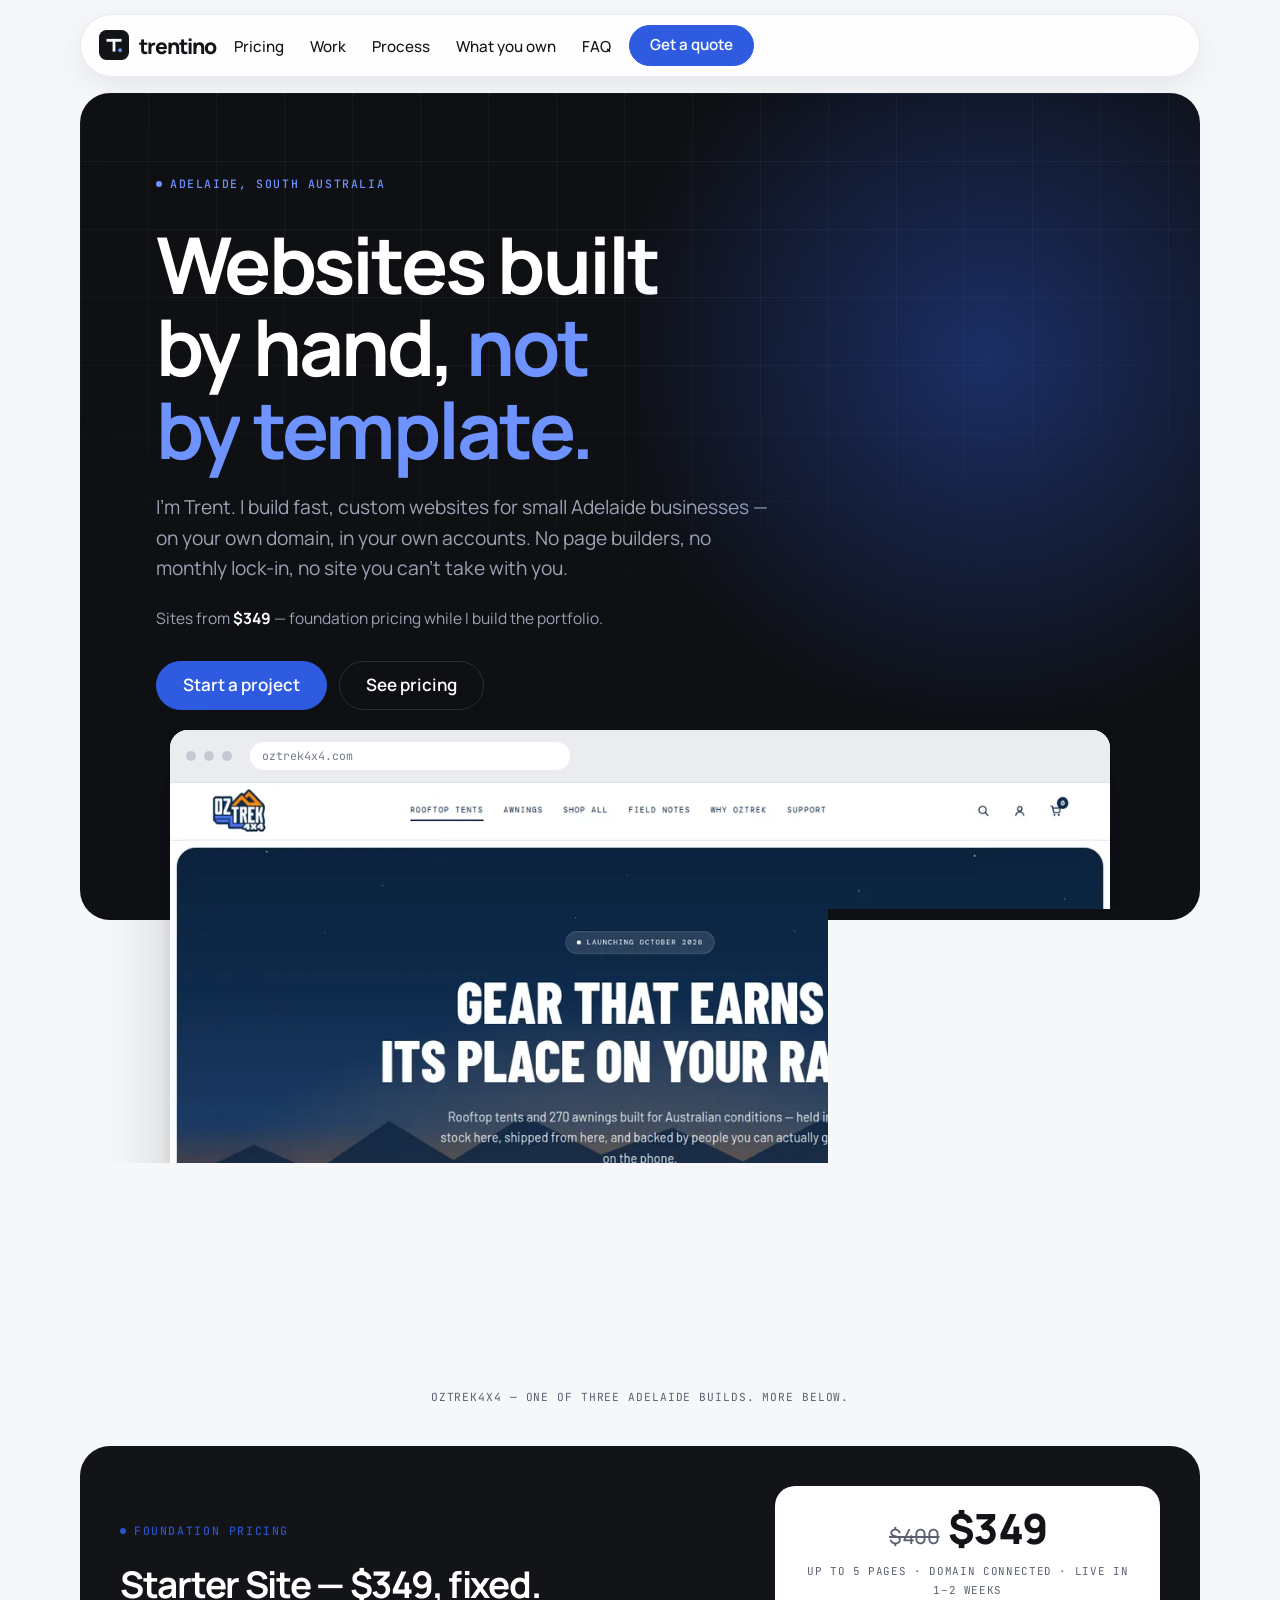
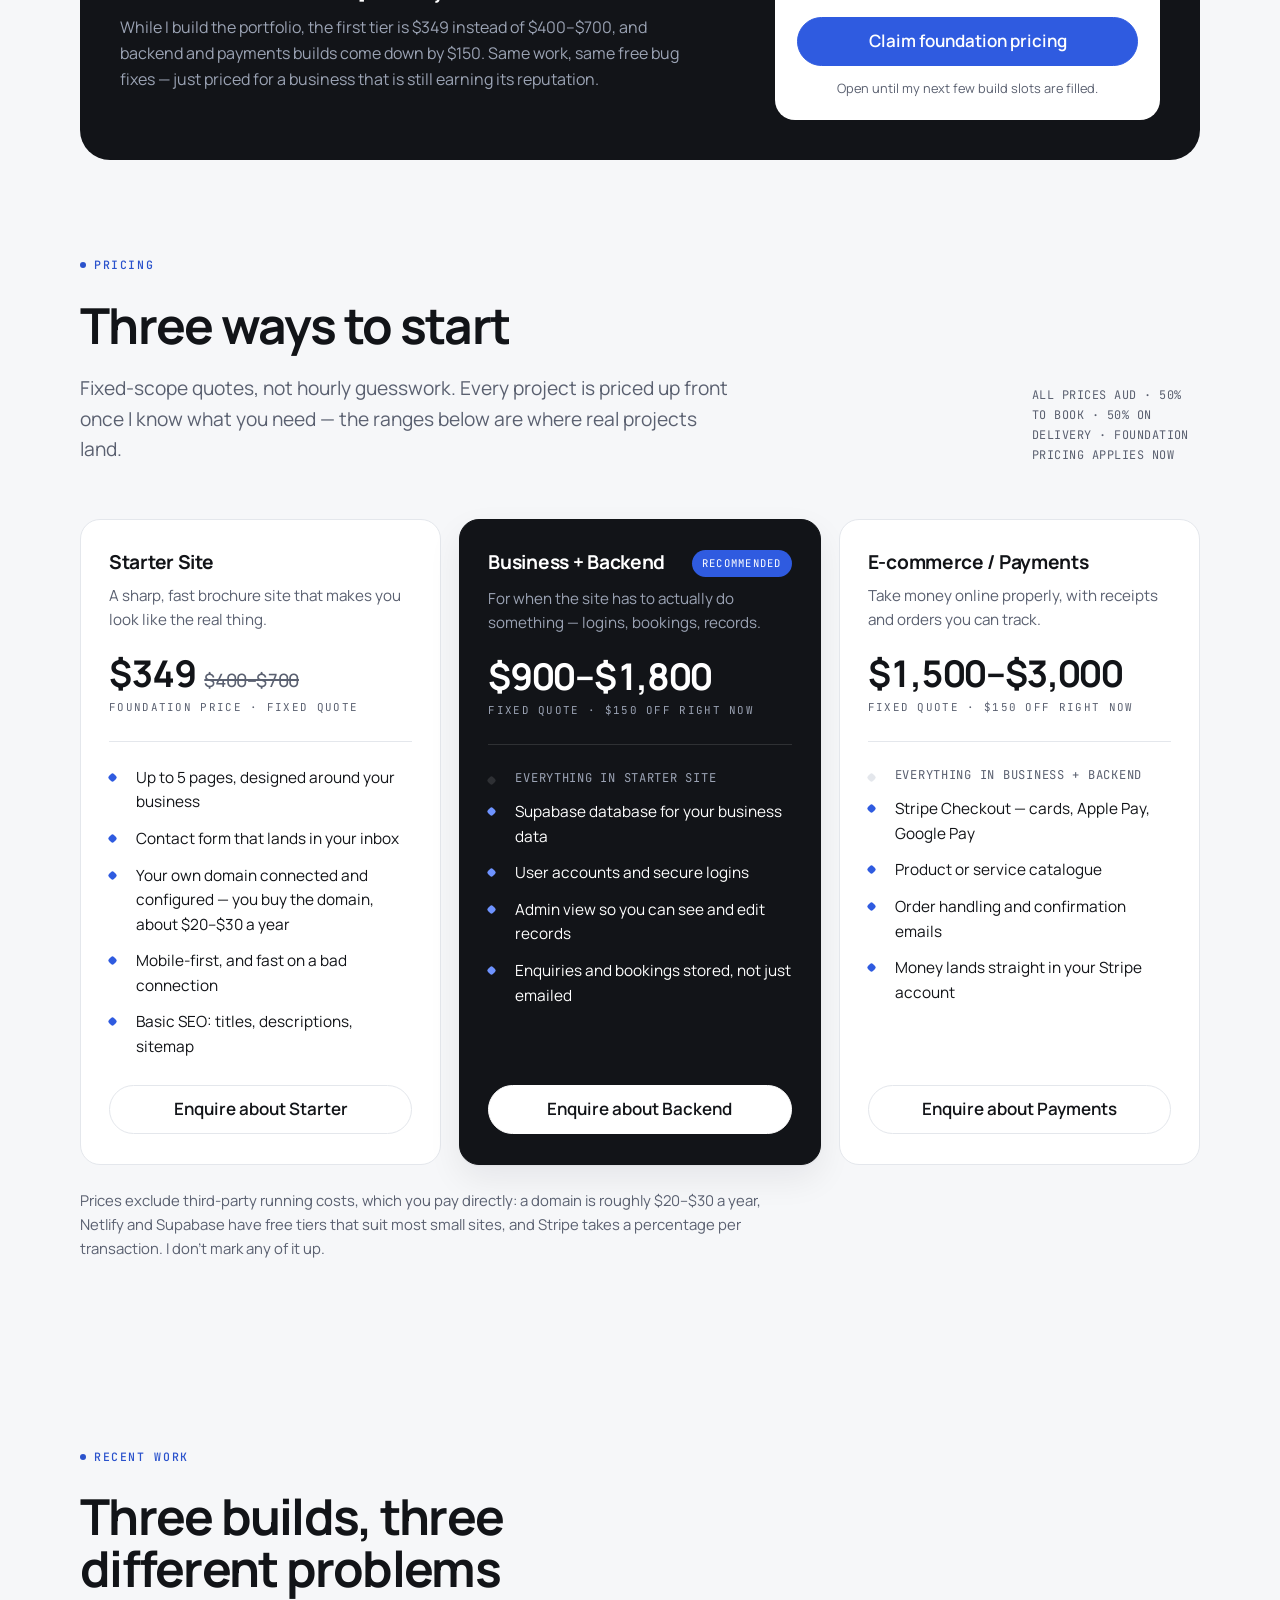
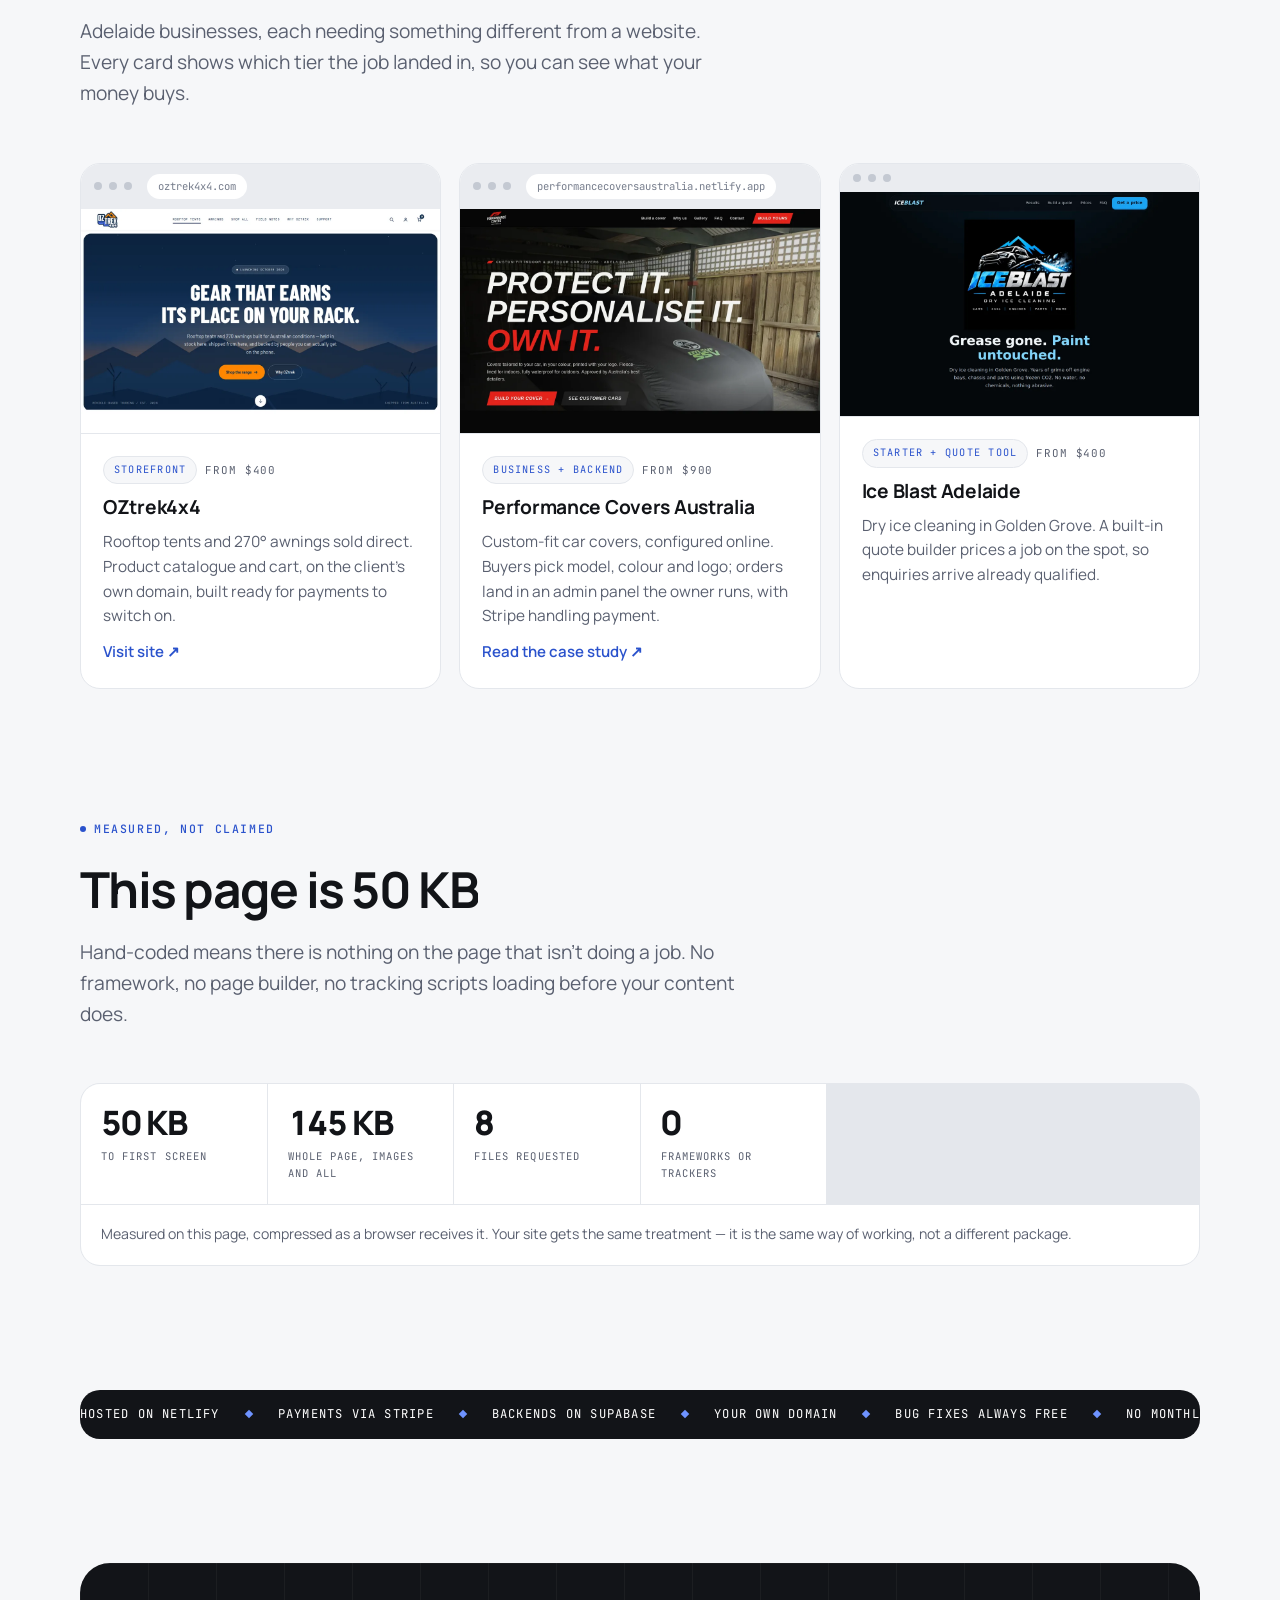
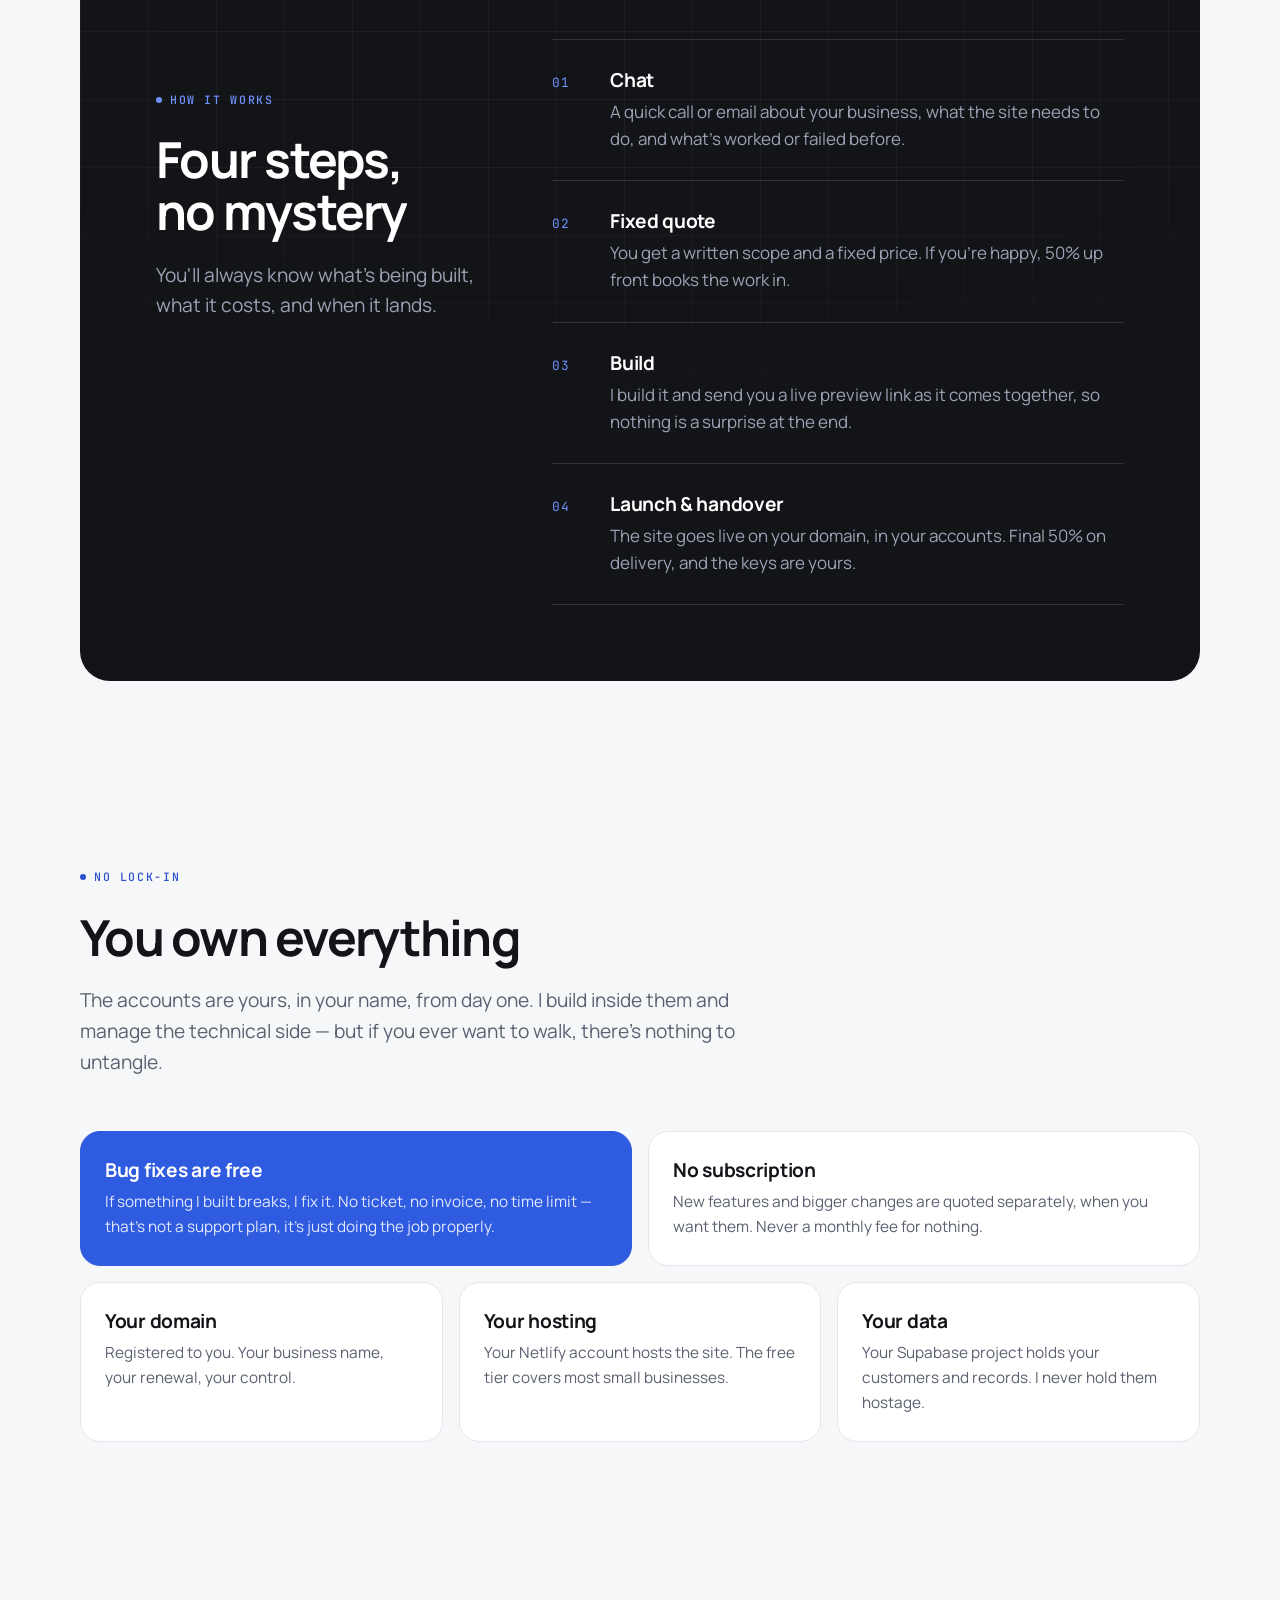
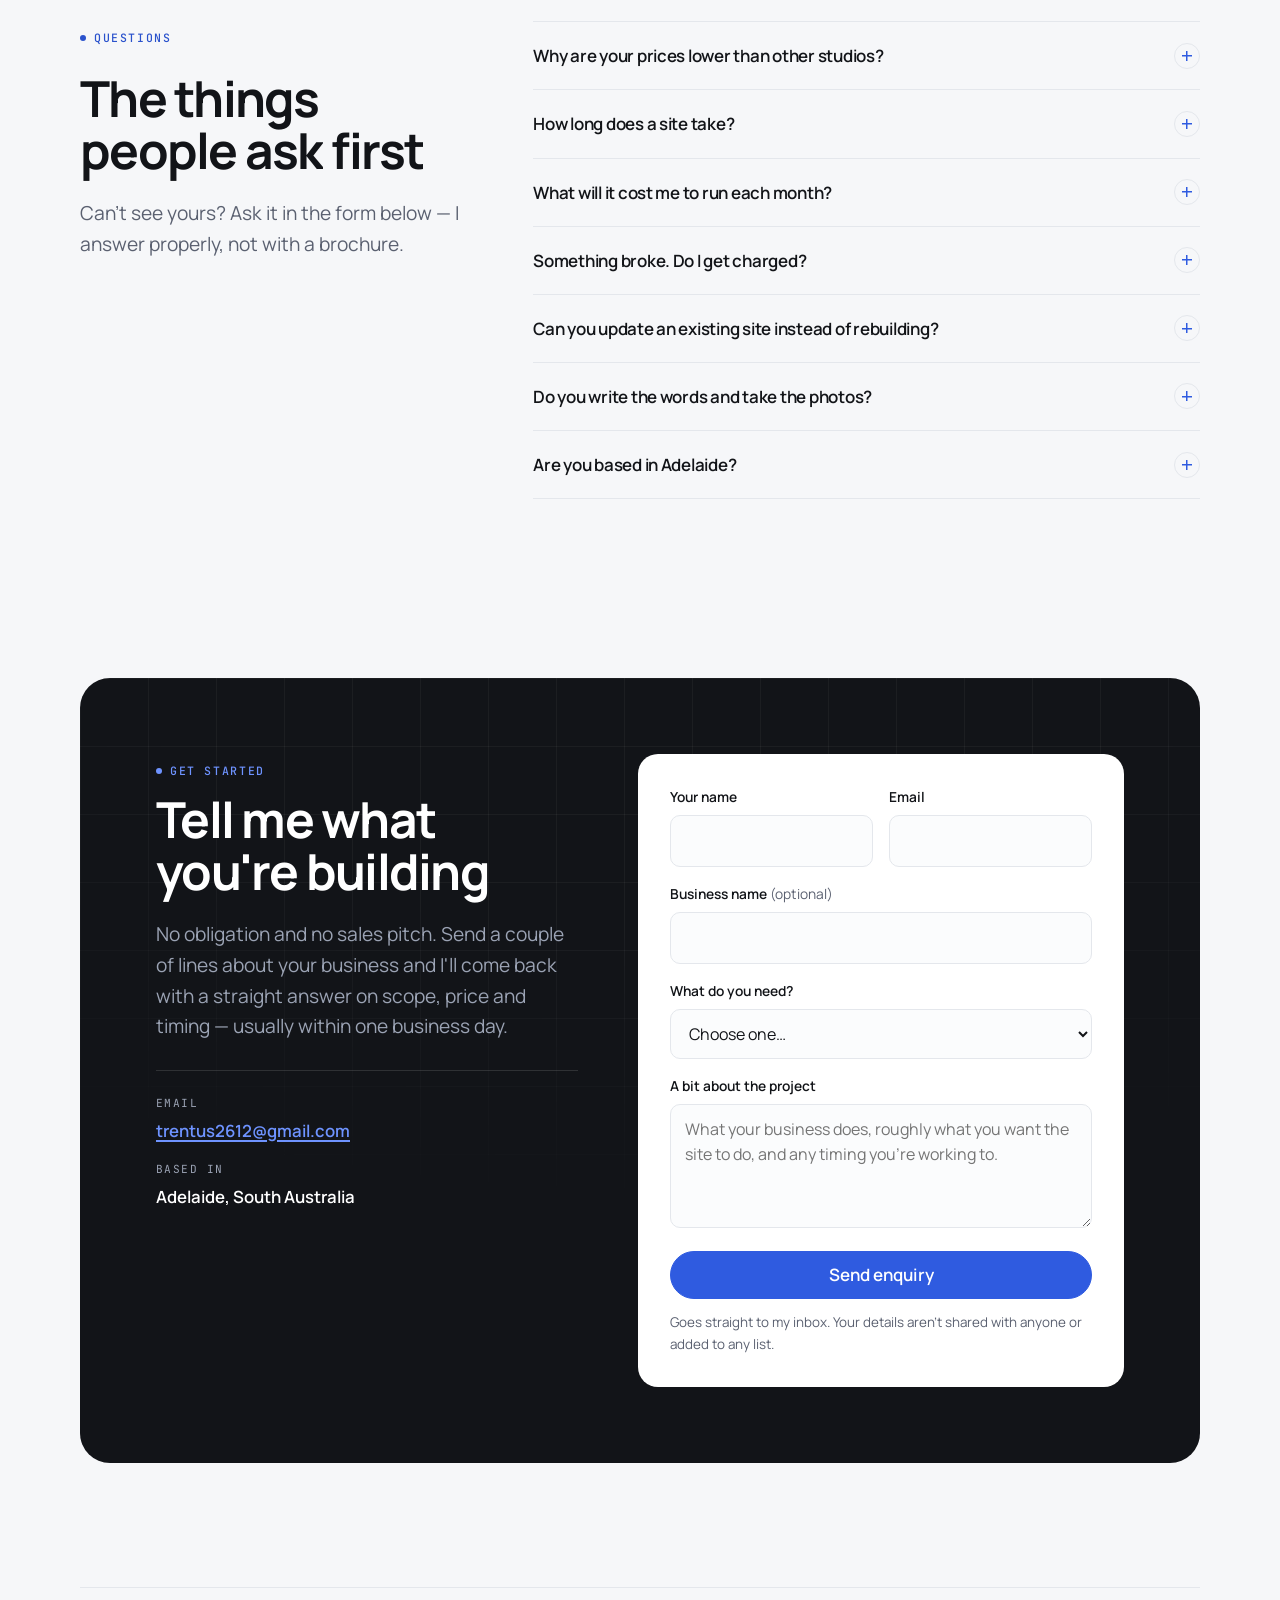
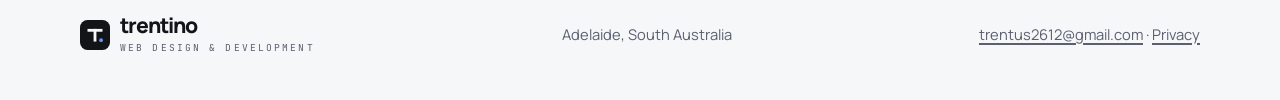
==== index.html @ 26097603 "Add a sticky mobile CTA, FAQ structured data and a privacy page [skip ci] Three additions, batched i" ====
<!doctype html>
<html lang="en-AU">
<head>
<meta charset="utf-8">
<meta name="viewport" content="width=device-width, initial-scale=1">
<title>Trentino — Custom Websites for Adelaide Businesses</title>
<meta name="description" content="Trentino builds fast, hand-coded websites for Adelaide businesses — on your own domain, your own accounts. Starter sites from $349, Supabase backends, Stripe payments. Bug fixes always free.">
<link rel="canonical" href="https://trentino-adelaide.netlify.app/">

<meta property="og:type" content="website">
<meta property="og:title" content="Trentino — Custom Websites for Adelaide Businesses">
<meta property="og:description" content="Fast, hand-coded websites on your own domain and your own accounts. Starter sites from $349. Bug fixes always free.">
<meta property="og:url" content="https://trentino-adelaide.netlify.app/">
<meta property="og:image" content="https://trentino-adelaide.netlify.app/assets/img/og-image.png">
<meta property="og:image:width" content="1200">
<meta property="og:image:height" content="630">
<meta property="og:image:alt" content="Trentino — websites built by hand, not by template. Adelaide, SA.">
<meta name="twitter:image" content="https://trentino-adelaide.netlify.app/assets/img/og-image.png">
<meta name="twitter:card" content="summary_large_image">
<meta name="theme-color" content="#0e1014">

<script>document.documentElement.className += " js";</script>
<link rel="icon" href="/favicon.svg" type="image/svg+xml">
<link rel="preconnect" href="https://fonts.googleapis.com">
<link rel="preconnect" href="https://fonts.gstatic.com" crossorigin>
<link rel="stylesheet" href="https://fonts.googleapis.com/css2?family=JetBrains+Mono:wght@400;500&family=Manrope:wght@400;500;700;800&display=swap">
<link rel="stylesheet" href="/assets/css/styles.css?v=2">

<script type="application/ld+json">
{
  "@context": "https://schema.org",
  "@type": "ProfessionalService",
  "name": "Trentino",
  "description": "Custom website design and development for small businesses in Adelaide, South Australia.",
  "url": "https://trentino-adelaide.netlify.app/",
  "email": "trentus2612@gmail.com",
  "founder": { "@type": "Person", "name": "Trent Harrison" },
  "areaServed": { "@type": "City", "name": "Adelaide", "address": { "@type": "PostalAddress", "addressRegion": "SA", "addressCountry": "AU" } },
  "priceRange": "$349-$3000"
}
</script>

<script type="application/ld+json">
{
  "@context": "https://schema.org",
  "@type": "FAQPage",
  "mainEntity": [
    {
      "@type": "Question",
      "name": "Why are your prices lower than other studios?",
      "acceptedAnswer": {
        "@type": "Answer",
        "text": "Because Trentino is early. I have real builds behind me — three of them are above — but not the long back catalogue an established studio charges against. You get a hand-built site for less than the going rate, and I get work I'm proud to point at. That's the trade, and I'd rather say it plainly than pretend otherwise. Prices will go up as the list of finished work does."
      }
    },
    {
      "@type": "Question",
      "name": "How long does a site take?",
      "acceptedAnswer": {
        "@type": "Answer",
        "text": "A Starter Site is usually 1–2 weeks from the day content is ready. Backend and payments work typically runs 2–4 weeks. The honest bottleneck is almost always getting copy and photos, not the code."
      }
    },
    {
      "@type": "Question",
      "name": "What will it cost me to run each month?",
      "acceptedAnswer": {
        "@type": "Answer",
        "text": "Usually close to nothing. A domain is about $20–$30 a year. Netlify and Supabase both have free tiers that comfortably handle a small business site. Stripe only charges a percentage when you actually take a payment. You pay these directly — I don't mark them up."
      }
    },
    {
      "@type": "Question",
      "name": "Something broke. Do I get charged?",
      "acceptedAnswer": {
        "@type": "Answer",
        "text": "No. If it's something I built and it stops working, fixing it is free. New features or changes of direction get quoted separately so you're never paying for work you didn't ask for."
      }
    },
    {
      "@type": "Question",
      "name": "Can you update an existing site instead of rebuilding?",
      "acceptedAnswer": {
        "@type": "Answer",
        "text": "Sometimes. If it's on a platform I can work with, I'll tell you honestly whether fixing it or rebuilding it is better value. I'd rather give you the cheaper answer than sell you a rebuild you don't need."
      }
    },
    {
      "@type": "Question",
      "name": "Do you write the words and take the photos?",
      "acceptedAnswer": {
        "@type": "Answer",
        "text": "I'll help shape the copy and lay it out so it reads well, and I'll work with photos you provide. Full copywriting or a photo shoot isn't included, but I can point you at people in Adelaide who do it well."
      }
    },
    {
      "@type": "Question",
      "name": "Are you based in Adelaide?",
      "acceptedAnswer": {
        "@type": "Answer",
        "text": "Yes — Adelaide based, and happy to meet in person if that's easier. Remote works fine too; plenty of the process is a shared preview link and a few messages."
      }
    }
  ]
}
</script>
</head>
<body>

<a class="skip-link" href="#main">Skip to content</a>

<header class="site-header">
  <div class="wrap">
    <div class="nav-bar">
      <a class="brand" href="/" aria-label="Trentino home">
        <svg class="brand-mark" viewBox="0 0 64 64" aria-hidden="true" focusable="false">
          <rect width="64" height="64" rx="16" fill="#121418"/>
          <rect x="16" y="19" width="32" height="6" fill="#F6F7F9"/>
          <rect x="29" y="19" width="6" height="27" fill="#F6F7F9"/>
          <circle cx="45" cy="43" r="4" fill="#6E93FF"/>
        </svg>
        <span class="brand-word">Trentino</span>
      </a>
      <nav aria-label="Primary" id="primary-nav">
        <ul class="nav-links">
          <li><a href="#pricing">Pricing</a></li>
          <li><a href="#work">Work</a></li>
          <li><a href="#process">Process</a></li>
          <li><a href="#ownership">What you own</a></li>
          <li><a href="#faq">FAQ</a></li>
        </ul>
      </nav>
      <a class="btn btn-primary" href="#contact">Get a quote</a>
      <button class="nav-toggle" type="button" aria-expanded="false" aria-label="Open menu" aria-controls="primary-nav"><span></span></button>
      <span class="scroll-progress"></span>
    </div>
  </div>
</header>

<main id="main">

  <!-- ===================== Hero ===================== -->
  <section class="hero">
    <div class="wrap">
      <div class="slab hero-slab">
        <div class="hero-inner">
          <p class="label" data-enter="1">Adelaide, South Australia</p>
          <h1 data-split>Websites built by hand, <span class="accent">not by template.</span></h1>
          <p class="lede" data-enter="3">
            I'm Trent. I build fast, custom websites for small Adelaide businesses —
            on your own domain, in your own accounts. No page builders, no monthly
            lock-in, no site you can't take with you.
          </p>
          <p class="hero-price" data-enter="4">Sites from <strong>$349</strong> — foundation pricing while I build the portfolio.</p>
          <div class="hero-actions" data-enter="5">
            <a class="btn btn-primary" href="#contact">Start a project</a>
            <a class="btn btn-outline" href="#pricing">See pricing</a>
          </div>
        </div>
      </div>

      <div class="hero-visual" data-enter="6">
        <div class="mockup">
          <div class="mockup-bar">
            <span class="mockup-dot"></span>
            <span class="mockup-dot"></span>
            <span class="mockup-dot"></span>
            <span class="mockup-url">oztrek4x4.com</span>
          </div>
          <img src="/assets/img/work/oztrek4x4.webp" width="1120" height="700"
               alt="The OZtrek4x4 storefront homepage, built by Trentino." loading="eager" decoding="async">
        </div>
      </div>

      <p class="mockup-caption">OZtrek4x4 — one of three Adelaide builds. More below.</p>
    </div>
  </section>

  <!-- ===================== Offer ===================== -->
  <section class="section" id="offer" style="padding-block:clamp(22px,3.5vw,40px)">
    <div class="wrap">
      <div class="promo" data-reveal>
        <div class="promo-copy">
          <p class="label">Foundation pricing</p>
          <h2 data-split>Starter Site — $349, fixed.</h2>
          <p class="lede">
            While I build the portfolio, the first tier is $349 instead of $400–$700, and
            backend and payments builds come down by $150. Same work, same free bug fixes —
            just priced for a business that is still earning its reputation.
          </p>
        </div>
        <div class="promo-act">
          <span class="promo-price"><s>$400</s> $349</span>
          <span class="promo-terms">Up to 5 pages · domain connected · live in 1–2 weeks</span>
          <a class="btn btn-primary btn-block" href="#contact">Claim foundation pricing</a>
          <p class="promo-fine">Open until my next few build slots are filled.</p>
        </div>
      </div>
    </div>
  </section>

  <!-- ===================== Pricing ===================== -->
  <section class="section" id="pricing" style="padding-top:clamp(28px,4vw,48px)">
    <div class="wrap">
      <div class="pricing-head">
        <div class="section-head" data-reveal>
          <p class="label">Pricing</p>
          <h2 data-split>Three ways to start</h2>
          <p class="lede">
            Fixed-scope quotes, not hourly guesswork. Every project is priced up front
            once I know what you need — the ranges below are where real projects land.
          </p>
        </div>
        <p class="note">All prices AUD · 50% to book · 50% on delivery · foundation pricing applies now</p>
      </div>

      <div class="tiers" data-stagger>

        <article class="tier">
          <div class="tier-top"><h3>Starter Site</h3></div>
          <p class="tier-note">A sharp, fast brochure site that makes you look like the real thing.</p>
          <span class="tier-price">$349 <s>$400–$700</s></span>
          <span class="tier-terms">Foundation price · fixed quote</span>
          <ul>
            <li>Up to 5 pages, designed around your business</li>
            <li>Contact form that lands in your inbox</li>
            <li>Your own domain connected and configured &mdash; you buy the domain, about $20&ndash;$30 a year</li>
            <li>Mobile-first, and fast on a bad connection</li>
            <li>Basic SEO: titles, descriptions, sitemap</li>
          </ul>
          <a class="btn btn-outline btn-block" href="#contact">Enquire about Starter</a>
        </article>

        <article class="tier tier-dark">
          <div class="tier-top">
            <h3>Business&nbsp;+&nbsp;Backend</h3>
            <span class="tier-mark">Recommended</span>
          </div>
          <p class="tier-note">For when the site has to actually do something — logins, bookings, records.</p>
          <span class="tier-price">$900–$1,800</span>
          <span class="tier-terms">Fixed quote · $150 off right now</span>
          <ul>
            <li class="carried">Everything in Starter Site</li>
            <li>Supabase database for your business data</li>
            <li>User accounts and secure logins</li>
            <li>Admin view so you can see and edit records</li>
            <li>Enquiries and bookings stored, not just emailed</li>
          </ul>
          <a class="btn btn-light btn-block" href="#contact">Enquire about Backend</a>
        </article>

        <article class="tier">
          <div class="tier-top"><h3>E-commerce&nbsp;/&nbsp;Payments</h3></div>
          <p class="tier-note">Take money online properly, with receipts and orders you can track.</p>
          <span class="tier-price">$1,500–$3,000</span>
          <span class="tier-terms">Fixed quote · $150 off right now</span>
          <ul>
            <li class="carried">Everything in Business + Backend</li>
            <li>Stripe Checkout — cards, Apple&nbsp;Pay, Google&nbsp;Pay</li>
            <li>Product or service catalogue</li>
            <li>Order handling and confirmation emails</li>
            <li>Money lands straight in your Stripe account</li>
          </ul>
          <a class="btn btn-outline btn-block" href="#contact">Enquire about Payments</a>
        </article>

      </div>

      <p class="pricing-foot" data-reveal>
        Prices exclude third-party running costs, which you pay directly: a domain is roughly
        $20–$30 a year, Netlify and Supabase have free tiers that suit most small sites, and
        Stripe takes a percentage per transaction. I don't mark any of it up.
      </p>
    </div>
  </section>

  <!-- ===================== Work ===================== -->
  <section class="section" id="work">
    <div class="wrap">
      <div class="section-head" data-reveal>
        <p class="label">Recent work</p>
        <h2 data-split>Three builds, three different problems</h2>
        <p class="lede">
          Adelaide businesses, each needing something different from a website. Every card
          shows which tier the job landed in, so you can see what your money buys.
        </p>
      </div>

      <div class="work-grid" data-stagger>

        <article class="work-card">
          <div class="work-shot">
            <div class="work-chrome">
              <span class="work-dot"></span><span class="work-dot"></span><span class="work-dot"></span>
              <span class="work-url">oztrek4x4.com</span>
            </div>
            <img src="/assets/img/work/oztrek4x4.webp" width="1120" height="700" alt="OZtrek4x4 homepage: a dark hero reading Gear that earns its place on your rack, above a product navigation bar." loading="lazy" decoding="async">
          </div>
          <div class="work-body">
            <div class="work-meta">
              <span class="work-tag">Storefront</span>
              <span class="work-price">from $400</span>
            </div>
            <h3>OZtrek4x4</h3>
            <p>Rooftop tents and 270° awnings sold direct. Product catalogue and cart, on the client's own domain, built ready for payments to switch on.</p>
            <a class="work-link" href="https://oztrek4x4.com" target="_blank" rel="noopener">Visit site</a>
          </div>
        </article>

        <article class="work-card">
          <div class="work-shot">
            <div class="work-chrome">
              <span class="work-dot"></span><span class="work-dot"></span><span class="work-dot"></span>
              <span class="work-url">performancecoversaustralia.netlify.app</span>
            </div>
            <img src="/assets/img/work/performance-covers.webp" width="1120" height="700" alt="Performance Covers Australia homepage: a car under a fitted cover behind the headline Protect it. Personalise it. Own it." loading="lazy" decoding="async">
          </div>
          <div class="work-body">
            <div class="work-meta">
              <span class="work-tag">Business + Backend</span>
              <span class="work-price">from $900</span>
            </div>
            <h3>Performance Covers Australia</h3>
            <p>Custom-fit car covers, configured online. Buyers pick model, colour and logo; orders land in an admin panel the owner runs, with Stripe handling payment.</p>
            <a class="work-link" href="/work/performance-covers.html">Read the case study</a>
          </div>
        </article>

        <article class="work-card">
          <div class="work-shot">
            <div class="work-chrome">
              <span class="work-dot"></span><span class="work-dot"></span><span class="work-dot"></span>
            </div>
            <img src="/assets/img/work/ice-blast-adelaide.webp" width="1120" height="700" alt="Ice Blast Adelaide homepage: the business logo above the headline Grease gone. Paint untouched." loading="lazy" decoding="async">
          </div>
          <div class="work-body">
            <div class="work-meta">
              <span class="work-tag">Starter + quote tool</span>
              <span class="work-price">from $400</span>
            </div>
            <h3>Ice Blast Adelaide</h3>
            <p>Dry ice cleaning in Golden Grove. A built-in quote builder prices a job on the spot, so enquiries arrive already qualified.</p>
          </div>
        </article>
      </div>
    </div>
  </section>

  <!-- ===================== Proof ===================== -->
  <section class="section" id="speed" style="padding-top:clamp(20px,3vw,34px)">
    <div class="wrap">
      <div class="section-head" data-reveal>
        <p class="label">Measured, not claimed</p>
        <h2 data-split>This page is 50 KB</h2>
        <p class="lede">
          Hand-coded means there is nothing on the page that isn't doing a job. No framework,
          no page builder, no tracking scripts loading before your content does.
        </p>
      </div>
      <div class="proof" data-reveal>
        <div><span class="proof-n">50 KB</span><span class="proof-l">to first screen</span></div>
        <div><span class="proof-n">145 KB</span><span class="proof-l">whole page, images and all</span></div>
        <div><span class="proof-n">8</span><span class="proof-l">files requested</span></div>
        <div><span class="proof-n">0</span><span class="proof-l">frameworks or trackers</span></div>
        <p class="proof-note">
          Measured on this page, compressed as a browser receives it. Your site gets the same
          treatment — it is the same way of working, not a different package.
        </p>
      </div>
    </div>
  </section>

  <!-- ===================== Marquee ===================== -->
  <section class="section" style="padding-block:clamp(20px,3vw,34px)" aria-label="How Trentino builds">
    <div class="wrap">
      <div class="marquee-band" data-reveal>
        <div class="marquee">
        <ul>
          <li>Hosted on Netlify</li>
          <li>Payments via Stripe</li>
          <li>Backends on Supabase</li>
          <li>Your own domain</li>
          <li>Bug fixes always free</li>
          <li>No monthly lock-in</li>
        </ul>
        <ul aria-hidden="true">
          <li>Hosted on Netlify</li>
          <li>Payments via Stripe</li>
          <li>Backends on Supabase</li>
          <li>Your own domain</li>
          <li>Bug fixes always free</li>
          <li>No monthly lock-in</li>
        </ul>
        </div>
      </div>
    </div>
  </section>

  <!-- ===================== Testimonials =====================
       SWITCH THIS ON once you have quotes: delete this comment line and the
       closing one below it. Replace each quote and name with the real thing.
       Do not publish it with these placeholders in place.

  <section class="section" id="quotes">
    <div class="wrap">
      <div class="section-head" data-reveal>
        <p class="label">What clients say</p>
        <h2 data-split>In their words</h2>
      </div>
      <div class="quotes" data-stagger>
        <figure class="quote">
          <blockquote>&ldquo;QUOTE GOES HERE.&rdquo;</blockquote>
          <figcaption>Name · Business name</figcaption>
        </figure>
        <figure class="quote">
          <blockquote>&ldquo;QUOTE GOES HERE.&rdquo;</blockquote>
          <figcaption>Name · Business name</figcaption>
        </figure>
        <figure class="quote">
          <blockquote>&ldquo;QUOTE GOES HERE.&rdquo;</blockquote>
          <figcaption>Name · Business name</figcaption>
        </figure>
      </div>
    </div>
  </section>

       ===================== end testimonials ===================== -->

  <!-- ===================== Process ===================== -->
  <section class="section" id="process">
    <div class="wrap">
      <div class="slab">
        <div class="slab-inner">
          <div class="process-grid">
          <div class="section-head" data-reveal>
            <p class="label">How it works</p>
            <h2 data-split>Four steps, no mystery</h2>
            <p class="lede">You'll always know what's being built, what it costs, and when it lands.</p>
          </div>

          <ol class="track" data-stagger>
            <li>
              <div>
                <h3>Chat</h3>
                <p>A quick call or email about your business, what the site needs to do, and what's worked or failed before.</p>
              </div>
            </li>
            <li>
              <div>
                <h3>Fixed quote</h3>
                <p>You get a written scope and a fixed price. If you're happy, 50% up front books the work in.</p>
              </div>
            </li>
            <li>
              <div>
                <h3>Build</h3>
                <p>I build it and send you a live preview link as it comes together, so nothing is a surprise at the end.</p>
              </div>
            </li>
            <li>
              <div>
                <h3>Launch &amp; handover</h3>
                <p>The site goes live on your domain, in your accounts. Final 50% on delivery, and the keys are yours.</p>
              </div>
            </li>
          </ol>
          </div>
        </div>
      </div>
    </div>
  </section>

  <!-- ===================== Ownership ===================== -->
  <section class="section" id="ownership">
    <div class="wrap">
      <div class="section-head" data-reveal>
        <p class="label">No lock-in</p>
        <h2 data-split>You own everything</h2>
        <p class="lede">
          The accounts are yours, in your name, from day one. I build inside them and manage
          the technical side — but if you ever want to walk, there's nothing to untangle.
        </p>
      </div>

      <div class="bento" data-stagger>
        <div class="cell cell-accent">
          <h3>Bug fixes are free</h3>
          <p>If something I built breaks, I fix it. No ticket, no invoice, no time limit — that's not a support plan, it's just doing the job properly.</p>
        </div>
        <div class="cell cell-wide">
          <h3>No subscription</h3>
          <p>New features and bigger changes are quoted separately, when you want them. Never a monthly fee for nothing.</p>
        </div>
        <div class="cell">
          <h3>Your domain</h3>
          <p>Registered to you. Your business name, your renewal, your control.</p>
        </div>
        <div class="cell">
          <h3>Your hosting</h3>
          <p>Your Netlify account hosts the site. The free tier covers most small businesses.</p>
        </div>
        <div class="cell">
          <h3>Your data</h3>
          <p>Your Supabase project holds your customers and records. I never hold them hostage.</p>
        </div>
      </div>
    </div>
  </section>

  <!-- ===================== FAQ ===================== -->
  <section class="section" id="faq">
    <div class="wrap">
      <div class="faq-grid">
        <div class="section-head" data-reveal>
          <p class="label">Questions</p>
          <h2 data-split>The things people ask first</h2>
          <p class="lede">Can't see yours? Ask it in the form below — I answer properly, not with a brochure.</p>
        </div>

        <div class="faq" data-stagger>
          <details>
            <summary>Why are your prices lower than other studios?</summary>
            <p>
              Because Trentino is early. I have real builds behind me — three of them are
              above — but not the long back catalogue an established studio charges against.
              You get a hand-built site for less than the going rate, and I get work I'm
              proud to point at. That's the trade, and I'd rather say it plainly than
              pretend otherwise. Prices will go up as the list of finished work does.
            </p>
          </details>
          <details>
            <summary>How long does a site take?</summary>
            <p>
              A Starter Site is usually 1–2 weeks from the day content is ready. Backend and
              payments work typically runs 2–4 weeks. The honest bottleneck is almost always
              getting copy and photos, not the code.
            </p>
          </details>
          <details>
            <summary>What will it cost me to run each month?</summary>
            <p>
              Usually close to nothing. A domain is about $20–$30 a year. Netlify and Supabase
              both have free tiers that comfortably handle a small business site. Stripe only
              charges a percentage when you actually take a payment. You pay these directly —
              I don't mark them up.
            </p>
          </details>
          <details>
            <summary>Something broke. Do I get charged?</summary>
            <p>
              No. If it's something I built and it stops working, fixing it is free. New features
              or changes of direction get quoted separately so you're never paying for work you
              didn't ask for.
            </p>
          </details>
          <details>
            <summary>Can you update an existing site instead of rebuilding?</summary>
            <p>
              Sometimes. If it's on a platform I can work with, I'll tell you honestly whether
              fixing it or rebuilding it is better value. I'd rather give you the cheaper answer
              than sell you a rebuild you don't need.
            </p>
          </details>
          <details>
            <summary>Do you write the words and take the photos?</summary>
            <p>
              I'll help shape the copy and lay it out so it reads well, and I'll work with photos
              you provide. Full copywriting or a photo shoot isn't included, but I can point you
              at people in Adelaide who do it well.
            </p>
          </details>
          <details>
            <summary>Are you based in Adelaide?</summary>
            <p>
              Yes — Adelaide based, and happy to meet in person if that's easier. Remote works
              fine too; plenty of the process is a shared preview link and a few messages.
            </p>
          </details>
        </div>
      </div>
    </div>
  </section>

  <!-- ===================== Contact ===================== -->
  <section class="section" id="contact">
    <div class="wrap">
      <div class="slab">
        <div class="slab-inner">
          <div class="contact-grid" data-stagger>

            <div>
              <p class="label">Get started</p>
              <h2 data-split>Tell me what you're building</h2>
              <p class="lede">
                No obligation and no sales pitch. Send a couple of lines about your business and
                I'll come back with a straight answer on scope, price and timing — usually within
                one business day.
              </p>
              <!-- BOOKING LINK: once you have one (Cal.com is free), paste it in and
                   delete the comment markers around this block.
              <p style="margin-top:22px">
                <a class="btn btn-light" href="PASTE_YOUR_BOOKING_LINK">Book a 15-minute call</a>
              </p>
              -->
              <dl class="contact-direct">
                <div>
                  <dt>Email</dt>
                  <dd><a href="mailto:trentus2612@gmail.com">trentus2612@gmail.com</a></dd>
                </div>
                <div>
                  <dt>Based in</dt>
                  <dd>Adelaide, South Australia</dd>
                </div>
              </dl>
            </div>

            <div class="form-card">
              <!-- Netlify detects this form while processing index.html during a deploy.
                   Detection must be ON in the dashboard BEFORE the deploy that carries this
                   file, and deploys are incremental: if index.html has not changed, it is not
                   re-uploaded and not re-scanned. Turning detection on later does nothing until
                   this file changes again. -->
              <form name="enquiry" method="POST" data-netlify="true" netlify-honeypot="company-website" action="/thanks.html">
                <input type="hidden" name="form-name" value="enquiry">
                <p class="form-hp">
                  <label>Leave this field empty: <input name="company-website" tabindex="-1" autocomplete="off"></label>
                </p>

                <div class="field-row">
                  <div class="field">
                    <label for="name">Your name</label>
                    <input id="name" name="name" type="text" autocomplete="name" required>
                  </div>
                  <div class="field">
                    <label for="email">Email</label>
                    <input id="email" name="email" type="email" autocomplete="email" required>
                  </div>
                </div>

                <div class="field">
                  <label for="business">Business name <span class="hint">(optional)</span></label>
                  <input id="business" name="business" type="text" autocomplete="organization">
                </div>

                <div class="field">
                  <label for="project">What do you need?</label>
                  <select id="project" name="project" required>
                    <option value="">Choose one…</option>
                    <option>Starter Site — up to 5 pages</option>
                    <option>Business + Backend — data &amp; logins</option>
                    <option>E-commerce / Payments — Stripe checkout</option>
                    <option>Not sure yet — need advice</option>
                  </select>
                </div>

                <div class="field">
                  <label for="message">A bit about the project</label>
                  <textarea id="message" name="message" required placeholder="What your business does, roughly what you want the site to do, and any timing you're working to."></textarea>
                </div>

                <button class="btn btn-primary btn-block" type="submit">Send enquiry</button>
                <p class="form-fine">Goes straight to my inbox. Your details aren't shared with anyone or added to any list.</p>
              </form>
            </div>

          </div>
        </div>
      </div>
    </div>
  </section>

</main>

<footer class="site-footer">
  <div class="wrap">
    <div class="footer-bar">
      <a class="brand" href="/" aria-label="Trentino home">
        <svg class="brand-mark" viewBox="0 0 64 64" aria-hidden="true" focusable="false">
          <rect width="64" height="64" rx="16" fill="#121418"/>
          <rect x="16" y="19" width="32" height="6" fill="#F6F7F9"/>
          <rect x="29" y="19" width="6" height="27" fill="#F6F7F9"/>
          <circle cx="45" cy="43" r="4" fill="#6E93FF"/>
        </svg>
        <span class="brand-lockup">
          <span class="brand-word">Trentino</span>
          <span class="brand-tagline">Web design &amp; development</span>
        </span>
      </a>
      <p style="margin:0">Adelaide, South Australia</p>
      <p style="margin:0"><a href="mailto:trentus2612@gmail.com">trentus2612@gmail.com</a> · <a href="/privacy.html">Privacy</a></p>
    </div>
  </div>
</footer>

<!-- Phones only: a persistent way to act without scrolling back up. -->
<div class="action-bar">
  <a class="btn btn-outline" href="mailto:trentus2612@gmail.com">Email me</a>
  <a class="btn btn-primary" href="#contact">Get a quote</a>
</div>


<script src="/assets/js/nav.js?v=2" defer></script>
<script src="/assets/js/motion.js?v=2" defer></script>

</body>
</html>
---- assets/css/styles.css ----
/* ==========================================================================
   Trentino — design tokens
   Brand: graphite #121418 + signal blue #2F5BE0.
   The blue appears only where something is clickable or live; spending it on
   decoration is what would break this palette. Neutrals are cool and faintly
   blue rather than pure grey, so the accent belongs to the same family as
   the ground instead of sitting on top of it.
   ========================================================================== */

:root {
  /* Graphite — the ground. Cool and near-black, never pure grey. */
  --graphite-900: #0e1014;
  --graphite-800: #121418;
  --graphite-700: #1d2027;

  /* Signal — used only where something is clickable or live. Three values,
     by job: --signal for fills and graphics, --signal-ink for small text on
     light grounds, --signal-soft for anything on graphite. */
  --signal: #2f5be0;
  --signal-600: #244ac4;
  --signal-ink: #2a52cc;
  --signal-soft: #6e93ff;

  /* Light surfaces */
  --paper: #f6f7f9;
  --card: #ffffff;
  --line: #e4e7ec;
  --ink: #121418;
  --ink-muted: #5a6070;

  /* Dark surfaces */
  --d-ink: #ffffff;
  --d-muted: #9ba3b4;
  --d-line: rgba(255, 255, 255, 0.12);

  /* Type — one family plus a mono, rather than the four this carried before. */
  --display: "Manrope", -apple-system, BlinkMacSystemFont, "Segoe UI", sans-serif;
  --body: "Manrope", -apple-system, BlinkMacSystemFont, "Segoe UI", sans-serif;
  --mono: "JetBrains Mono", ui-monospace, "SFMono-Regular", Menlo, monospace;

  /* Shape */
  --r-slab: 30px;
  --r-card: 20px;
  --r-chip: 10px;
  --shadow-card: 0 1px 2px rgba(18, 20, 24, 0.04), 0 14px 34px rgba(18, 20, 24, 0.07);
  --shadow-float: 0 4px 10px rgba(18, 20, 24, 0.07), 0 30px 70px rgba(18, 20, 24, 0.20);

  /* Rhythm */
  --wrap: 1180px;
  --gutter: clamp(16px, 4vw, 30px);
  --section: clamp(54px, 7vw, 94px);
}

* , *::before, *::after { box-sizing: border-box; }

html {
  scroll-behavior: smooth;
  scroll-padding-top: 110px;
  -webkit-text-size-adjust: 100%;
}

body {
  margin: 0;
  background: var(--paper);
  color: var(--ink);
  font-family: var(--body);
  font-size: 17px;
  line-height: 1.6;
  -webkit-font-smoothing: antialiased;
}

h1, h2, h3 {
  font-family: var(--display);
  font-weight: 700;
  letter-spacing: -0.035em;
  line-height: 1.05;
  text-wrap: balance;
  margin: 0 0 0.45em;
}

h1 { font-size: clamp(2.7rem, 7vw, 4.9rem); }
h2 { font-size: clamp(2rem, 4.4vw, 3.1rem); }
h3 { font-size: 1.2rem; letter-spacing: -0.015em; line-height: 1.25; }

p { margin: 0 0 1.05em; }
p:last-child { margin-bottom: 0; }

a { color: var(--signal-ink); text-underline-offset: 3px; text-decoration-thickness: 1.5px; }
a:hover { color: var(--signal-600); }

img, svg { max-width: 100%; }

:focus-visible { outline: 3px solid var(--signal); outline-offset: 3px; border-radius: 6px; }

.skip-link { position: absolute; left: -9999px; top: 0; z-index: 100; background: var(--graphite-800); color: #fff; padding: 12px 18px; border-radius: 0 0 12px 0; }
.skip-link:focus { left: 0; color: #fff; }

/* --------------------------------------------------------------------------
   Layout primitives
   -------------------------------------------------------------------------- */

.wrap { width: 100%; max-width: var(--wrap); margin-inline: auto; padding-inline: var(--gutter); }

.section { padding-block: var(--section); }

/* A slab is a big rounded panel floating on the page ground, inset from the
   page edges — the page never uses edge-to-edge colour bands. */
.slab {
  position: relative;
  border-radius: var(--r-slab);
  background: var(--graphite-800);
  color: var(--d-ink);
  overflow: hidden;
}

/* Faint drafting-grid texture: this is a site about building sites. */
.slab::before {
  content: "";
  position: absolute;
  inset: 0;
  background-image:
    linear-gradient(rgba(255, 255, 255, 0.045) 1px, transparent 1px),
    linear-gradient(90deg, rgba(255, 255, 255, 0.045) 1px, transparent 1px);
  background-size: 68px 68px;
  mask-image: radial-gradient(120% 90% at 50% 0%, #000 35%, transparent 78%);
  pointer-events: none;
}

.slab-inner { position: relative; padding: clamp(32px, 6vw, 76px); }

.label {
  display: inline-flex;
  align-items: center;
  gap: 8px;
  font-family: var(--mono);
  font-size: 0.72rem;
  font-weight: 500;
  letter-spacing: 0.14em;
  text-transform: uppercase;
  color: var(--signal-ink);
}
.label::before { content: ""; width: 6px; height: 6px; border-radius: 50%; background: currentColor; }
.on-dark .label, .slab .label { color: var(--signal-soft); }

.lede { font-size: clamp(1.03rem, 1.6vw, 1.2rem); color: var(--ink-muted); max-width: 58ch; }
.slab .lede, .on-dark .lede { color: var(--d-muted); }

.section-head { max-width: 660px; margin-bottom: clamp(30px, 5vw, 54px); }
.section-head h2 { margin-top: 12px; }

/* --------------------------------------------------------------------------
   Buttons
   -------------------------------------------------------------------------- */

.btn {
  display: inline-flex;
  align-items: center;
  justify-content: center;
  gap: 9px;
  padding: 14px 26px;
  border: 1.5px solid transparent;
  border-radius: 999px;
  font: inherit;
  font-weight: 600;
  line-height: 1.1;
  text-decoration: none;
  cursor: pointer;
  transition: background-color 0.16s ease, border-color 0.16s ease, color 0.16s ease, transform 0.16s ease;
}
.btn:hover { transform: translateY(-1px); }
.btn:active { transform: translateY(0); }

.btn-primary { background: var(--signal); border-color: var(--signal); color: #fff; }
.btn-primary:hover { background: var(--signal-600); border-color: var(--signal-600); color: #fff; }

.btn-light { background: #fff; border-color: #fff; color: var(--graphite-800); }
.btn-light:hover { background: #e8ebf1; border-color: #e8ebf1; color: var(--graphite-800); }

.btn-outline { border-color: var(--line); color: var(--ink); background: transparent; }
.btn-outline:hover { border-color: var(--graphite-800); color: var(--graphite-800); }
.slab .btn-outline, .on-dark .btn-outline { border-color: var(--d-line); color: #fff; }
.slab .btn-outline:hover, .on-dark .btn-outline:hover { border-color: #fff; background: rgba(255, 255, 255, 0.07); color: #fff; }

.btn-block { width: 100%; }

/* --------------------------------------------------------------------------
   Header — a floating pill bar, not a full-width band
   -------------------------------------------------------------------------- */

.site-header { position: sticky; top: 0; z-index: 60; padding-top: 14px; padding-bottom: 6px; }

.nav-bar {
  display: flex;
  align-items: center;
  gap: 18px;
  padding: 10px 10px 10px 18px;
  background: rgba(255, 255, 255, 0.86);
  backdrop-filter: saturate(150%) blur(12px);
  border: 1px solid var(--line);
  border-radius: 999px;
  box-shadow: 0 10px 30px rgba(18, 20, 24, 0.07);
}

/* Logo lockup: the T monogram plus a lowercase Manrope wordmark, tightly
   tracked. Swap both for exported artwork when there is any — see README. */
.brand { display: inline-flex; align-items: center; gap: 10px; text-decoration: none; }
.brand:hover { color: inherit; }
.brand-mark { width: 30px; height: 30px; flex: none; }
.brand-word {
  font-family: var(--display);
  font-weight: 800;
  font-size: 1.32rem;
  line-height: 1;
  letter-spacing: -0.045em;
  text-transform: lowercase;
  color: var(--graphite-800);
}
.on-dark .brand-word, .slab .brand-word { color: #fff; }

.brand-lockup { display: inline-flex; flex-direction: column; gap: 5px; }
.brand-tagline {
  font-family: var(--mono);
  font-size: 0.6rem;
  letter-spacing: 0.22em;
  text-transform: uppercase;
  color: var(--ink-muted);
}

.nav-links { margin-left: auto; display: flex; gap: 26px; list-style: none; margin-block: 0; padding: 0; }
.nav-links a { color: var(--ink); text-decoration: none; font-size: 0.95rem; font-weight: 500; }
.nav-links a:hover { color: var(--signal-ink); }

.nav-bar .btn { padding: 11px 20px; font-size: 0.95rem; }

/* The hamburger only exists when JS is there to run it. */
.nav-toggle { display: none; }

@media (max-width: 880px) {
  .nav-bar { position: relative; flex-wrap: wrap; gap: 10px; align-items: center; }
  /* A pill that has wrapped to three rows renders as an ellipse — once the
     menu is open the bar has to become an ordinary rounded rectangle. */
  .nav-bar.is-open { border-radius: 24px; }
  /* With no JS the links are always shown, so the bar is never a pill. */
  html:not(.js) .nav-bar { border-radius: 24px; }

  /* The flex child here is the <nav> wrapper, not the list inside it. */
  .nav-bar > nav { order: 3; flex-basis: 100%; }
  .js .nav-bar > nav { display: none; }
  .js .nav-bar.is-open > nav { display: block; }
  .nav-bar .btn { padding: 10px 17px; font-size: 0.9rem; }

  /* Without JS the links simply stack under the bar: plain, but usable. */
  .nav-links {
    flex-direction: column;
    align-items: stretch;
    gap: 0;
    margin-top: 6px;
    padding-top: 6px;
    border-top: 1px solid var(--line);
  }
  .nav-links a { display: block; padding: 13px 8px; font-size: 1rem; text-align: left; }
  .nav-links a::after { display: none; }

  .js .nav-toggle {
    display: inline-flex;
    align-items: center;
    justify-content: center;
    order: 2;
    width: 42px;
    height: 42px;
    flex: none;
    padding: 0;
    background: transparent;
    border: 1px solid var(--line);
    border-radius: 999px;
    color: var(--ink);
    cursor: pointer;
  }
  .js .nav-toggle span {
    position: relative;
    display: block;
    width: 16px;
    height: 1.5px;
    background: currentColor;
    transition: transform 0.22s ease, opacity 0.22s ease;
  }
  .js .nav-toggle span::before,
  .js .nav-toggle span::after {
    content: "";
    position: absolute;
    left: 0;
    width: 16px;
    height: 1.5px;
    background: currentColor;
    transition: transform 0.22s ease;
  }
  .js .nav-toggle span::before { top: -5px; }
  .js .nav-toggle span::after { top: 5px; }

  .js .nav-bar.is-open .nav-toggle span { background: transparent; }
  .js .nav-bar.is-open .nav-toggle span::before { transform: translateY(5px) rotate(45deg); }
  .js .nav-bar.is-open .nav-toggle span::after { transform: translateY(-5px) rotate(-45deg); }


  .nav-bar > .btn { margin-left: auto; order: 1; }
}

/* --------------------------------------------------------------------------
   Hero
   -------------------------------------------------------------------------- */

.hero { padding-top: 10px; }

.hero .slab { background: var(--graphite-900); }
.hero .slab::after {
  content: "";
  position: absolute;
  top: -28%;
  right: -12%;
  width: 62%;
  height: 120%;
  background: radial-gradient(circle at 50% 50%, rgba(47, 91, 224, 0.40), transparent 62%);
  pointer-events: none;
}

/* The slab leaves a deep footwell; the mockup below is pulled up into it so
   the browser window straddles the edge of the dark panel. */
.hero-inner {
  position: relative;
  padding: clamp(34px, 6vw, 74px) clamp(24px, 6vw, 76px) clamp(130px, 17vw, 210px);
}
.hero h1 { margin: 18px 0 22px; color: #fff; max-width: 15ch; }
.hero h1 .accent { color: var(--signal-soft); }
.hero .lede { max-width: 52ch; }
.hero-actions { display: flex; flex-wrap: wrap; gap: 12px; margin-top: 30px; }

.hero-visual {
  position: relative;
  z-index: 2;
  margin-top: clamp(-190px, -15vw, -110px);
  padding-inline: clamp(12px, 4vw, 56px);
}

.mockup {
  border-radius: 18px;
  background: #fff;
  box-shadow: var(--shadow-float);
  overflow: hidden;
  max-width: 940px;
  margin-inline: auto;
}

.mockup-bar {
  display: flex;
  align-items: center;
  gap: 8px;
  padding: 12px 16px;
  background: #eaecf0;
  border-bottom: 1px solid #dfe2e8;
}
.mockup-dot { width: 10px; height: 10px; border-radius: 50%; background: #c4c9d2; flex: none; }
.mockup-url {
  margin-left: 10px;
  flex: 1;
  max-width: 320px;
  padding: 5px 12px;
  background: #fff;
  border-radius: 999px;
  font-family: var(--mono);
  font-size: 0.72rem;
  color: #767d8c;
}

.mockup img { display: block; width: 100%; height: auto; }

.mockup-caption {
  margin: 18px 0 0;
  text-align: center;
  font-family: var(--mono);
  font-size: 0.7rem;
  letter-spacing: 0.08em;
  text-transform: uppercase;
  color: var(--ink-muted);
}

/* --------------------------------------------------------------------------
   Fact strip
   -------------------------------------------------------------------------- */

.facts {
  display: grid;
  grid-template-columns: repeat(auto-fit, minmax(210px, 1fr));
  gap: 1px;
  margin: 0;
  padding: 0;
  background: var(--line);
  border: 1px solid var(--line);
  border-radius: var(--r-card);
  overflow: hidden;
}
.facts > div { background: var(--paper); padding: 24px 22px; }
.facts dt { font-family: var(--mono); font-size: 0.7rem; letter-spacing: 0.13em; text-transform: uppercase; color: var(--signal-ink); }
.facts dd { margin: 8px 0 0; font-family: var(--display); font-size: 1.1rem; font-weight: 600; letter-spacing: -0.02em; color: var(--ink); }


/* --------------------------------------------------------------------------
   Hero price line + the foundation offer
   -------------------------------------------------------------------------- */

.hero-price { margin: 22px 0 0; color: var(--d-muted); font-size: 0.97rem; }
.hero-price strong { color: #fff; font-weight: 700; }

.promo {
  display: grid;
  grid-template-columns: minmax(0, 1.5fr) minmax(0, 0.95fr);
  gap: clamp(24px, 4vw, 48px);
  align-items: center;
  padding: clamp(26px, 4vw, 40px);
  background: var(--graphite-800);
  color: var(--d-ink);
  border-radius: var(--r-slab);
}
@media (max-width: 860px) { .promo { grid-template-columns: 1fr; } }

.promo-copy h2 { color: #fff; font-size: clamp(1.6rem, 3.2vw, 2.3rem); margin: 12px 0 12px; }
.promo-copy .lede { color: var(--d-muted); font-size: 1rem; }

/* The action panel is the only place on the page that inverts to a light card
   on a dark slab — it should read as the one thing to act on. */
.promo-act {
  background: var(--card);
  color: var(--ink);
  border-radius: var(--r-card);
  padding: 22px;
  text-align: center;
}
.promo-price {
  display: block;
  font-size: clamp(2rem, 4vw, 2.6rem);
  font-weight: 800;
  letter-spacing: -0.04em;
  line-height: 1;
  font-variant-numeric: tabular-nums;
  color: var(--ink);
}
.promo-price s, .tier-price s {
  font-size: 0.5em;
  font-weight: 500;
  letter-spacing: -0.02em;
  color: var(--ink-muted);
  text-decoration-thickness: 1.5px;
  margin-right: 0.1em;
}
.tier-price s { display: inline-block; margin-left: 0.15em; margin-right: 0; }
.promo-terms {
  display: block;
  margin: 12px 0 18px;
  font-family: var(--mono);
  font-size: 0.68rem;
  letter-spacing: 0.06em;
  text-transform: uppercase;
  color: var(--ink-muted);
  line-height: 1.7;
}
.promo-fine { margin: 12px 0 0; font-size: 0.8rem; color: var(--ink-muted); }

/* --------------------------------------------------------------------------
   Work
   -------------------------------------------------------------------------- */

.work-grid { display: grid; grid-template-columns: repeat(auto-fit, minmax(298px, 1fr)); gap: 18px; }

.work-card {
  display: flex;
  flex-direction: column;
  background: var(--card);
  border: 1px solid var(--line);
  border-radius: var(--r-card);
  overflow: hidden;
}

.work-shot { background: #eaecf0; border-bottom: 1px solid var(--line); }
.work-chrome { display: flex; align-items: center; gap: 7px; padding: 10px 13px; }
.work-dot { width: 8px; height: 8px; border-radius: 50%; background: #c4c9d2; flex: none; }
.work-url {
  margin-left: 8px;
  padding: 4px 11px;
  background: #fff;
  border-radius: 999px;
  font-family: var(--mono);
  font-size: 0.66rem;
  color: #767d8c;
  overflow: hidden;
  text-overflow: ellipsis;
  white-space: nowrap;
}
.work-shot img { display: block; width: 100%; height: auto; }

.work-body { padding: 22px 22px 24px; display: flex; flex-direction: column; gap: 11px; flex: 1; }
.work-meta { display: flex; flex-wrap: wrap; align-items: center; gap: 8px; }
.work-price {
  font-family: var(--mono);
  font-size: 0.68rem;
  letter-spacing: 0.08em;
  text-transform: uppercase;
  color: var(--ink-muted);
}
.work-body h3 { color: var(--graphite-800); margin: 0; }
.work-body p { color: var(--ink-muted); font-size: 0.96rem; margin: 0; }

.work-tag {
  font-family: var(--mono);
  font-size: 0.64rem;
  letter-spacing: 0.12em;
  text-transform: uppercase;
  padding: 5px 10px;
  border-radius: 999px;
  background: var(--paper);
  border: 1px solid var(--line);
  color: var(--signal-ink);
}

.work-stack { display: flex; flex-wrap: wrap; gap: 7px; margin-top: auto; padding-top: 4px; }
.work-stack span {
  font-family: var(--mono);
  font-size: 0.66rem;
  letter-spacing: 0.06em;
  color: var(--ink-muted);
  padding: 4px 9px;
  border: 1px solid var(--line);
  border-radius: 7px;
}

.work-link { font-weight: 600; font-size: 0.94rem; text-decoration: none; align-self: flex-start; }
.work-link:hover { text-decoration: underline; }
.work-link::after { content: " \2197"; }

@media (max-width: 620px) {
  .work-grid { grid-template-columns: 1fr; }
}

/* --------------------------------------------------------------------------
   Pricing
   -------------------------------------------------------------------------- */

.pricing-head { display: flex; flex-wrap: wrap; gap: 24px; align-items: flex-end; justify-content: space-between; margin-bottom: clamp(30px, 5vw, 54px); }
.pricing-head .section-head { margin-bottom: 0; }
.pricing-head .note { font-family: var(--mono); font-size: 0.74rem; line-height: 1.7; letter-spacing: 0.04em; text-transform: uppercase; color: var(--ink-muted); max-width: 24ch; }

.tiers { display: grid; grid-template-columns: repeat(auto-fit, minmax(292px, 1fr)); gap: 18px; align-items: stretch; }

.tier {
  display: flex;
  flex-direction: column;
  padding: 30px 28px;
  background: var(--card);
  border: 1px solid var(--line);
  border-radius: var(--r-card);
}
.tier-dark { background: var(--graphite-800); border-color: var(--graphite-800); color: var(--d-ink); box-shadow: var(--shadow-card); }

.tier-top { display: flex; align-items: flex-start; justify-content: space-between; gap: 12px; }
.tier h3 { margin: 0; color: var(--graphite-800); }
.tier-dark h3 { color: #fff; }

.tier-mark {
  font-family: var(--mono);
  font-size: 0.66rem;
  letter-spacing: 0.12em;
  text-transform: uppercase;
  padding: 5px 10px;
  border-radius: 999px;
  background: var(--signal);
  color: #fff;
  white-space: nowrap;
}

.tier-note { margin: 10px 0 22px; color: var(--ink-muted); font-size: 0.95rem; }
.tier-dark .tier-note { color: var(--d-muted); }

.tier-price {
  display: block;
  font-family: var(--display);
  font-size: clamp(1.9rem, 3vw, 2.3rem);
  font-weight: 700;
  letter-spacing: -0.035em;
  font-variant-numeric: tabular-nums;
  line-height: 1;
}
.tier-price + .tier-terms {
  display: block;
  margin-top: 8px;
  font-family: var(--mono);
  font-size: 0.68rem;
  letter-spacing: 0.12em;
  text-transform: uppercase;
  color: var(--ink-muted);
}
.tier-dark .tier-terms { color: var(--d-muted); }

.tier ul {
  list-style: none;
  margin: 24px 0 26px;
  padding: 24px 0 0;
  border-top: 1px solid var(--line);
  display: grid;
  gap: 12px;
  font-size: 0.96rem;
}
.tier-dark ul { border-top-color: var(--d-line); }
.tier ul li { display: grid; grid-template-columns: 16px 1fr; gap: 11px; align-items: start; }
.tier ul li::before {
  content: "";
  width: 7px;
  height: 7px;
  margin-top: 8px;
  border-radius: 2px;
  background: var(--signal);
  transform: rotate(45deg);
}
.tier-dark ul li::before { background: var(--signal-soft); }

/* "Everything in X" is not a feature — it is a pointer to the tier below. */
.tier ul li.carried { color: var(--ink-muted); font-family: var(--mono); font-size: 0.76rem; letter-spacing: 0.06em; text-transform: uppercase; }
.tier ul li.carried::before { background: var(--line); }
.tier-dark ul li.carried { color: var(--d-muted); }
.tier-dark ul li.carried::before { background: var(--d-line); }

.tier .btn { margin-top: auto; }

.pricing-foot { margin-top: 24px; font-size: 0.93rem; color: var(--ink-muted); max-width: 80ch; }

/* --------------------------------------------------------------------------
   Speed proof — measured, not claimed
   -------------------------------------------------------------------------- */

.proof {
  display: grid;
  grid-template-columns: repeat(auto-fit, minmax(160px, 1fr));
  gap: 1px;
  background: var(--line);
  border: 1px solid var(--line);
  border-radius: var(--r-card);
  overflow: hidden;
}
.proof > div { background: var(--card); padding: 22px 20px; }
.proof-n {
  display: block;
  font-size: clamp(1.7rem, 3vw, 2.1rem);
  font-weight: 800;
  letter-spacing: -0.04em;
  line-height: 1;
  font-variant-numeric: tabular-nums;
  color: var(--ink);
}
.proof-l {
  display: block;
  margin-top: 8px;
  font-family: var(--mono);
  font-size: 0.66rem;
  letter-spacing: 0.1em;
  text-transform: uppercase;
  color: var(--ink-muted);
}
.proof-note { grid-column: 1 / -1; background: var(--card); margin: 0; padding: 18px 20px 20px; font-size: 0.88rem; color: var(--ink-muted); }

/* --------------------------------------------------------------------------
   Case study page
   -------------------------------------------------------------------------- */

.case-head h1 { font-size: clamp(2.2rem, 5vw, 3.4rem); margin: 14px 0 18px; max-width: 18ch; }
.case-facts {
  display: flex;
  flex-wrap: wrap;
  gap: 10px 40px;
  margin: 30px 0 0;
  padding-top: 24px;
  border-top: 1px solid var(--line);
}
.case-facts dt { font-family: var(--mono); font-size: 0.66rem; letter-spacing: 0.12em; text-transform: uppercase; color: var(--ink-muted); }
.case-facts dd { margin: 6px 0 0; font-weight: 600; font-size: 0.97rem; }
.case-shot { border: 1px solid var(--line); border-radius: var(--r-card); overflow: hidden; }
.case-body { max-width: 68ch; }
.case-body h2 { font-size: clamp(1.5rem, 3vw, 2rem); margin-top: 48px; }
.case-body h2:first-child { margin-top: 0; }
.case-body h3 { margin-top: 34px; }
.case-list { list-style: none; margin: 18px 0 0; padding: 0; display: grid; gap: 12px; }
/* Not a grid: these items hold a <b> plus a text node, and grid would make
   those two separate items — the sentence would drop onto the next row and
   wrap inside the 16px marker column, one word per line. The marker is
   positioned instead, so the text flows as one paragraph. */
.case-list li { position: relative; padding-left: 27px; color: var(--ink-muted); }
.case-list li::before {
  content: "";
  position: absolute;
  left: 0;
  top: 0.62em;
  width: 7px;
  height: 7px;
  border-radius: 2px;
  background: var(--signal);
  transform: rotate(45deg);
}
.case-list b { color: var(--ink); font-weight: 600; }

/* --------------------------------------------------------------------------
   Testimonials — hidden until there are real ones (see README)
   -------------------------------------------------------------------------- */

.quotes { display: grid; grid-template-columns: repeat(auto-fit, minmax(280px, 1fr)); gap: 18px; }
.quote {
  padding: 26px 24px;
  background: var(--card);
  border: 1px solid var(--line);
  border-radius: var(--r-card);
}
.quote blockquote { margin: 0 0 16px; font-size: 1.04rem; line-height: 1.55; color: var(--ink); }
.quote figcaption { font-family: var(--mono); font-size: 0.68rem; letter-spacing: 0.08em; text-transform: uppercase; color: var(--ink-muted); }

/* --------------------------------------------------------------------------
   Process — a real sequence, so it is numbered and tracked
   -------------------------------------------------------------------------- */

.track { counter-reset: step; margin: 0; padding: 0; list-style: none; display: grid; gap: 0; }

.track li {
  counter-increment: step;
  display: grid;
  grid-template-columns: 96px 1fr;
  gap: clamp(16px, 4vw, 48px);
  padding: 28px 0;
  border-top: 1px solid var(--d-line);
}
.track li:last-child { border-bottom: 1px solid var(--d-line); }

.track li::before {
  content: counter(step, decimal-leading-zero);
  font-family: var(--mono);
  font-size: 0.8rem;
  letter-spacing: 0.1em;
  color: var(--signal-soft);
  padding-top: 5px;
}
.track h3 { color: #fff; margin-bottom: 6px; }
.track p { color: var(--d-muted); margin: 0; max-width: 62ch; }

@media (max-width: 620px) {
  .track li { grid-template-columns: 1fr; gap: 6px; }
}

/* --------------------------------------------------------------------------
   Ownership — bento grid
   -------------------------------------------------------------------------- */

.bento { display: grid; grid-template-columns: repeat(6, 1fr); gap: 16px; }

.bento .cell {
  grid-column: span 2;
  padding: 26px 24px;
  background: var(--card);
  border: 1px solid var(--line);
  border-radius: var(--r-card);
}
.bento .cell h3 { color: var(--graphite-800); margin-bottom: 8px; }
.bento .cell p { color: var(--ink-muted); font-size: 0.96rem; margin: 0; }

/* The free-bug-fix promise is the strongest thing on the page, so it gets
   the wide cell and the only filled background in the grid. */
.bento .cell-wide { grid-column: span 3; }
.bento .cell-accent {
  grid-column: span 3;
  background: var(--signal);
  border-color: var(--signal);
  color: #fff;
}
.bento .cell-accent h3 { color: #fff; }
.bento .cell-accent p { color: rgba(255, 255, 255, 0.86); }

@media (max-width: 900px) {
  .bento { grid-template-columns: repeat(2, 1fr); }
  .bento .cell, .bento .cell-wide, .bento .cell-accent { grid-column: span 1; }
}
@media (max-width: 560px) {
  .bento { grid-template-columns: 1fr; }
}

/* --------------------------------------------------------------------------
   FAQ
   -------------------------------------------------------------------------- */

.faq-grid { display: grid; grid-template-columns: minmax(0, 0.8fr) minmax(0, 1.4fr); gap: clamp(28px, 6vw, 72px); align-items: start; }
.faq-grid .section-head { position: sticky; top: 110px; margin-bottom: 0; }

@media (max-width: 860px) {
  .faq-grid { grid-template-columns: 1fr; }
  .faq-grid .section-head { position: static; }
}

.faq details { border-bottom: 1px solid var(--line); }
.faq details:first-child { border-top: 1px solid var(--line); }
.faq summary {
  display: flex;
  align-items: center;
  justify-content: space-between;
  gap: 20px;
  padding: 20px 0;
  cursor: pointer;
  list-style: none;
  font-family: var(--display);
  font-weight: 600;
  font-size: 1.06rem;
  letter-spacing: -0.015em;
  color: var(--graphite-800);
}
.faq summary::-webkit-details-marker { display: none; }
.faq summary::after {
  content: "";
  flex: none;
  width: 26px;
  height: 26px;
  border-radius: 50%;
  border: 1.5px solid var(--line);
  background:
    linear-gradient(var(--signal), var(--signal)) center / 10px 1.5px no-repeat,
    linear-gradient(var(--signal), var(--signal)) center / 1.5px 10px no-repeat;
  transition: transform 0.18s ease, border-color 0.18s ease;
}
.faq details[open] summary::after {
  transform: rotate(45deg);
  border-color: var(--signal);
}
.faq details p { margin: 0 0 22px; padding-right: 46px; color: var(--ink-muted); }

/* --------------------------------------------------------------------------
   Contact
   -------------------------------------------------------------------------- */

.contact-grid { display: grid; grid-template-columns: minmax(0, 1fr) minmax(0, 1.15fr); gap: clamp(30px, 5vw, 60px); align-items: start; }
@media (max-width: 880px) { .contact-grid { grid-template-columns: 1fr; } }

.contact-direct { margin: 28px 0 0; padding-top: 24px; border-top: 1px solid var(--d-line); display: grid; gap: 16px; }
.contact-direct dt { font-family: var(--mono); font-size: 0.7rem; letter-spacing: 0.13em; text-transform: uppercase; color: var(--d-muted); }
.contact-direct dd { margin: 5px 0 0; font-size: 1.05rem; font-weight: 600; }
.contact-direct a { color: var(--signal-soft); }
.contact-direct a:hover { color: #fff; }

.form-card { background: #fff; color: var(--ink); border-radius: var(--r-card); padding: clamp(22px, 4vw, 32px); }

.field { margin-bottom: 16px; }
.field label { display: block; margin-bottom: 7px; font-size: 0.86rem; font-weight: 600; color: var(--graphite-800); }
.field .hint { font-weight: 400; color: var(--ink-muted); }
.field input, .field select, .field textarea {
  width: 100%;
  padding: 12px 14px;
  border: 1px solid var(--line);
  border-radius: var(--r-chip);
  background: #fbfcfd;
  color: var(--ink);
  font: inherit;
  font-size: 1rem;
}
.field textarea { min-height: 124px; resize: vertical; }
.field input:focus, .field select:focus, .field textarea:focus {
  border-color: var(--signal);
  outline: 2px solid rgba(47, 91, 224, 0.18);
  background: #fff;
}
.field-row { display: grid; grid-template-columns: 1fr 1fr; gap: 16px; }
@media (max-width: 540px) { .field-row { grid-template-columns: 1fr; } }

.form-hp { position: absolute; left: -9999px; }
.form-fine { margin: 13px 0 0; font-size: 0.84rem; color: var(--ink-muted); }

.form-sent h3 { color: var(--graphite-800); font-size: 1.45rem; }
.form-sent p { color: var(--ink-muted); }

/* --------------------------------------------------------------------------
   Sticky action bar — phones only
   A visitor two-thirds down a long page should not have to scroll anywhere to
   act. Hidden on desktop, where the nav CTA is always in view anyway.
   -------------------------------------------------------------------------- */

.action-bar { display: none; }

@media (max-width: 880px) {
  .action-bar {
    position: fixed;
    left: 0;
    right: 0;
    bottom: 0;
    z-index: 55;
    display: flex;
    gap: 9px;
    padding: 10px 14px calc(10px + env(safe-area-inset-bottom, 0px));
    background: rgba(255, 255, 255, 0.94);
    backdrop-filter: saturate(150%) blur(12px);
    border-top: 1px solid var(--line);
  }
  .action-bar .btn { flex: 1; padding: 13px 14px; font-size: 0.95rem; }
  /* Keep the footer clear of the bar. */
  body { padding-bottom: 74px; }
}

/* --------------------------------------------------------------------------
   Footer
   -------------------------------------------------------------------------- */

.site-footer { padding: 34px 0 44px; }
.footer-bar {
  display: flex;
  flex-wrap: wrap;
  gap: 14px 28px;
  align-items: center;
  justify-content: space-between;
  padding-top: 26px;
  border-top: 1px solid var(--line);
  font-size: 0.92rem;
  color: var(--ink-muted);
}
.footer-bar a { color: var(--ink-muted); }
.footer-bar a:hover { color: var(--signal-ink); }


/* --------------------------------------------------------------------------
   Motion
   Everything here is gated on the `.js` class, set inline in the head, so the
   page renders fully visible when JS is off. The reduced-motion block at the
   bottom of this file turns all of it off.
   -------------------------------------------------------------------------- */

/* Reveal on scroll. Opacity + transform only, so it stays on the compositor. */
.js [data-reveal],
.js [data-stagger] > * {
  opacity: 0;
  transform: translateY(20px);
  transition:
    opacity 0.7s cubic-bezier(0.22, 0.61, 0.36, 1) var(--reveal-delay, 0ms),
    transform 0.7s cubic-bezier(0.22, 0.61, 0.36, 1) var(--reveal-delay, 0ms);
  will-change: opacity, transform;
}
.js [data-reveal].is-in,
.js [data-stagger] > *.is-in { opacity: 1; transform: none; will-change: auto; }

/* Hero entrance: the same idea, but time-based rather than scroll-based. */
.js .hero [data-enter] {
  opacity: 0;
  transform: translateY(22px);
  transition: opacity 0.75s cubic-bezier(0.22, 0.61, 0.36, 1) var(--enter-delay, 0ms),
              transform 0.75s cubic-bezier(0.22, 0.61, 0.36, 1) var(--enter-delay, 0ms);
}
.js.is-loaded .hero [data-enter] { opacity: 1; transform: none; }

.js .hero [data-enter="1"] { --enter-delay: 40ms; }
.js .hero [data-enter="2"] { --enter-delay: 140ms; }
.js .hero [data-enter="3"] { --enter-delay: 240ms; }
.js .hero [data-enter="4"] { --enter-delay: 330ms; }
.js .hero [data-enter="5"] { --enter-delay: 420ms; }
.js .hero [data-enter="6"] { --enter-delay: 510ms; }

/* The hero screenshot also scales up slightly as it arrives. */
.js .hero [data-enter="6"] { transform: translateY(34px) scale(0.985); }
.js.is-loaded .hero [data-enter="6"] { transform: none; }

/* Reading progress, pinned under the nav pill. */
.scroll-progress {
  position: absolute;
  left: 0;
  right: 0;
  bottom: 0;
  height: 2px;
  background: var(--signal);
  transform: scaleX(0);
  transform-origin: 0 50%;
  pointer-events: none;
}


/* --- 3. Word-by-word headings ------------------------------------------- */
/* Each word sits in a masked wrapper and rises out of it. The padding/margin
   pair keeps descenders (g, y, p) from being clipped by that mask. */
.js .split .w {
  display: inline-block;
  overflow: hidden;
  vertical-align: top;
  padding-bottom: 0.14em;
  margin-bottom: -0.14em;
}
.js .split .w-i {
  display: inline-block;
  transform: translateY(108%);
  transition: transform 0.85s cubic-bezier(0.22, 0.61, 0.36, 1) var(--wd, 0ms);
}
.js .split.is-in .w-i { transform: none; }
/* The hero headline waits for the eyebrow above it. */
.js .hero h1 .w-i { transition-delay: calc(var(--wd, 0ms) + 130ms); }

/* --- 4. Work screenshots uncovered by a wipe ----------------------------- */
.work-shot { position: relative; }
.js .work-card .work-shot::after {
  content: "";
  position: absolute;
  inset: 0;
  z-index: 2;
  background: var(--paper);
  transform-origin: 100% 50%;
  transition: transform 0.9s cubic-bezier(0.76, 0, 0.24, 1) 0.15s;
}
.js .work-card.is-in .work-shot::after { transform: scaleX(0); }
.js .work-card .work-shot img { transform: scale(1.08); transition: transform 1.2s cubic-bezier(0.22, 0.61, 0.36, 1); }
.js .work-card.is-in .work-shot img { transform: none; }
/* Beat the .is-in rule above, or the hover zoom would never apply. */
.js .work-card.is-in:hover .work-shot img { transform: scale(1.035); }

/* --- 5. Pinned process column ------------------------------------------- */
.process-grid {
  display: grid;
  grid-template-columns: minmax(0, 0.85fr) minmax(0, 1.5fr);
  gap: clamp(28px, 6vw, 72px);
  align-items: start;
}
.process-grid .section-head {
  position: sticky;
  top: calc(env(safe-area-inset-top, 0px) + 120px);
  margin-bottom: 0;
}
/* The track now sits in a narrower column, so the number gutter that suited
   full width leaves the numbers stranded from their headings. */
.process-grid .track li { grid-template-columns: 38px minmax(0, 1fr); gap: 20px; }

@media (max-width: 880px) {
  .process-grid { grid-template-columns: 1fr; }
  .process-grid .section-head { position: static; }
}

/* --------------------------------------------------------------------------
   Marquee
   -------------------------------------------------------------------------- */

.marquee-band {
  background: var(--graphite-800);
  color: #fff;
  border-radius: var(--r-card);
  overflow: hidden;
  padding-block: 15px;
}

.marquee { display: flex; width: max-content; animation: marquee-slide 42s linear infinite; }
.marquee:hover, .marquee:focus-within { animation-play-state: paused; }

.marquee ul {
  display: flex;
  align-items: center;
  gap: 0;
  margin: 0;
  padding: 0;
  list-style: none;
}
.marquee li {
  display: flex;
  align-items: center;
  gap: 26px;
  padding-right: 26px;
  font-family: var(--mono);
  font-size: 0.76rem;
  letter-spacing: 0.1em;
  text-transform: uppercase;
  white-space: nowrap;
  color: #fff;
}
.marquee li::after {
  content: "";
  width: 6px;
  height: 6px;
  flex: none;
  background: var(--signal-soft);
  transform: rotate(45deg);
}

@keyframes marquee-slide { to { transform: translateX(-50%); } }

/* --------------------------------------------------------------------------
   Hover
   -------------------------------------------------------------------------- */

.work-card { transition: transform 0.3s cubic-bezier(0.22, 0.61, 0.36, 1), box-shadow 0.3s ease; }
.work-card:hover { transform: translateY(-4px); box-shadow: var(--shadow-card); }
.work-shot { overflow: hidden; }
.work-shot img { transition: transform 0.55s cubic-bezier(0.22, 0.61, 0.36, 1); }
.work-card:hover .work-shot img { transform: scale(1.035); }

.tier { transition: transform 0.3s cubic-bezier(0.22, 0.61, 0.36, 1), box-shadow 0.3s ease; }
.tier:hover { transform: translateY(-4px); box-shadow: var(--shadow-card); }

.bento .cell { transition: transform 0.3s cubic-bezier(0.22, 0.61, 0.36, 1); }
.bento .cell:hover { transform: translateY(-3px); }

/* Nav links get an underline that grows from the left. */
.nav-links a { position: relative; }
.nav-links a::after {
  content: "";
  position: absolute;
  left: 0;
  right: 0;
  bottom: -5px;
  height: 2px;
  background: var(--signal);
  transform: scaleX(0);
  transform-origin: 0 50%;
  transition: transform 0.28s cubic-bezier(0.22, 0.61, 0.36, 1);
}
.nav-links a:hover::after, .nav-links a:focus-visible::after { transform: scaleX(1); }

/* FAQ answers slide rather than snap. */
@keyframes faq-open {
  from { opacity: 0; transform: translateY(-6px); }
  to { opacity: 1; transform: none; }
}
.faq details[open] p { animation: faq-open 0.32s cubic-bezier(0.22, 0.61, 0.36, 1); }

/* --------------------------------------------------------------------------
   Thank-you page
   -------------------------------------------------------------------------- */

.centred { display: grid; place-items: center; text-align: center; padding: clamp(60px, 12vw, 130px) 0; }
.centred .inner { max-width: 560px; }
.centred h1 { font-size: clamp(2.1rem, 5vw, 3.2rem); color: #fff; }
.centred p { color: var(--d-muted); }

/* -------------------------------------------------------------------------- */

@media (prefers-reduced-motion: reduce) {
  html { scroll-behavior: auto; }
  *, *::before, *::after {
    animation-duration: 0.001ms !important;
    animation-iteration-count: 1 !important;
    transition-duration: 0.001ms !important;
  }
  .btn:hover, .work-card:hover, .tier:hover, .bento .cell:hover { transform: none; }
  .work-card:hover .work-shot img { transform: none; }
  /* Nothing stays hidden waiting on a scroll that will not be animated. */
  .js [data-reveal], .js [data-stagger] > *, .js .hero [data-enter] { opacity: 1 !important; transform: none !important; }
  .marquee { animation: none; }
  .js .split .w-i { transform: none !important; }
  .js .split .w { overflow: visible; }
  .js .work-card .work-shot::after { display: none; }
  .js .work-card .work-shot img { transform: none !important; }
  .marquee-band { overflow-x: auto; }
}
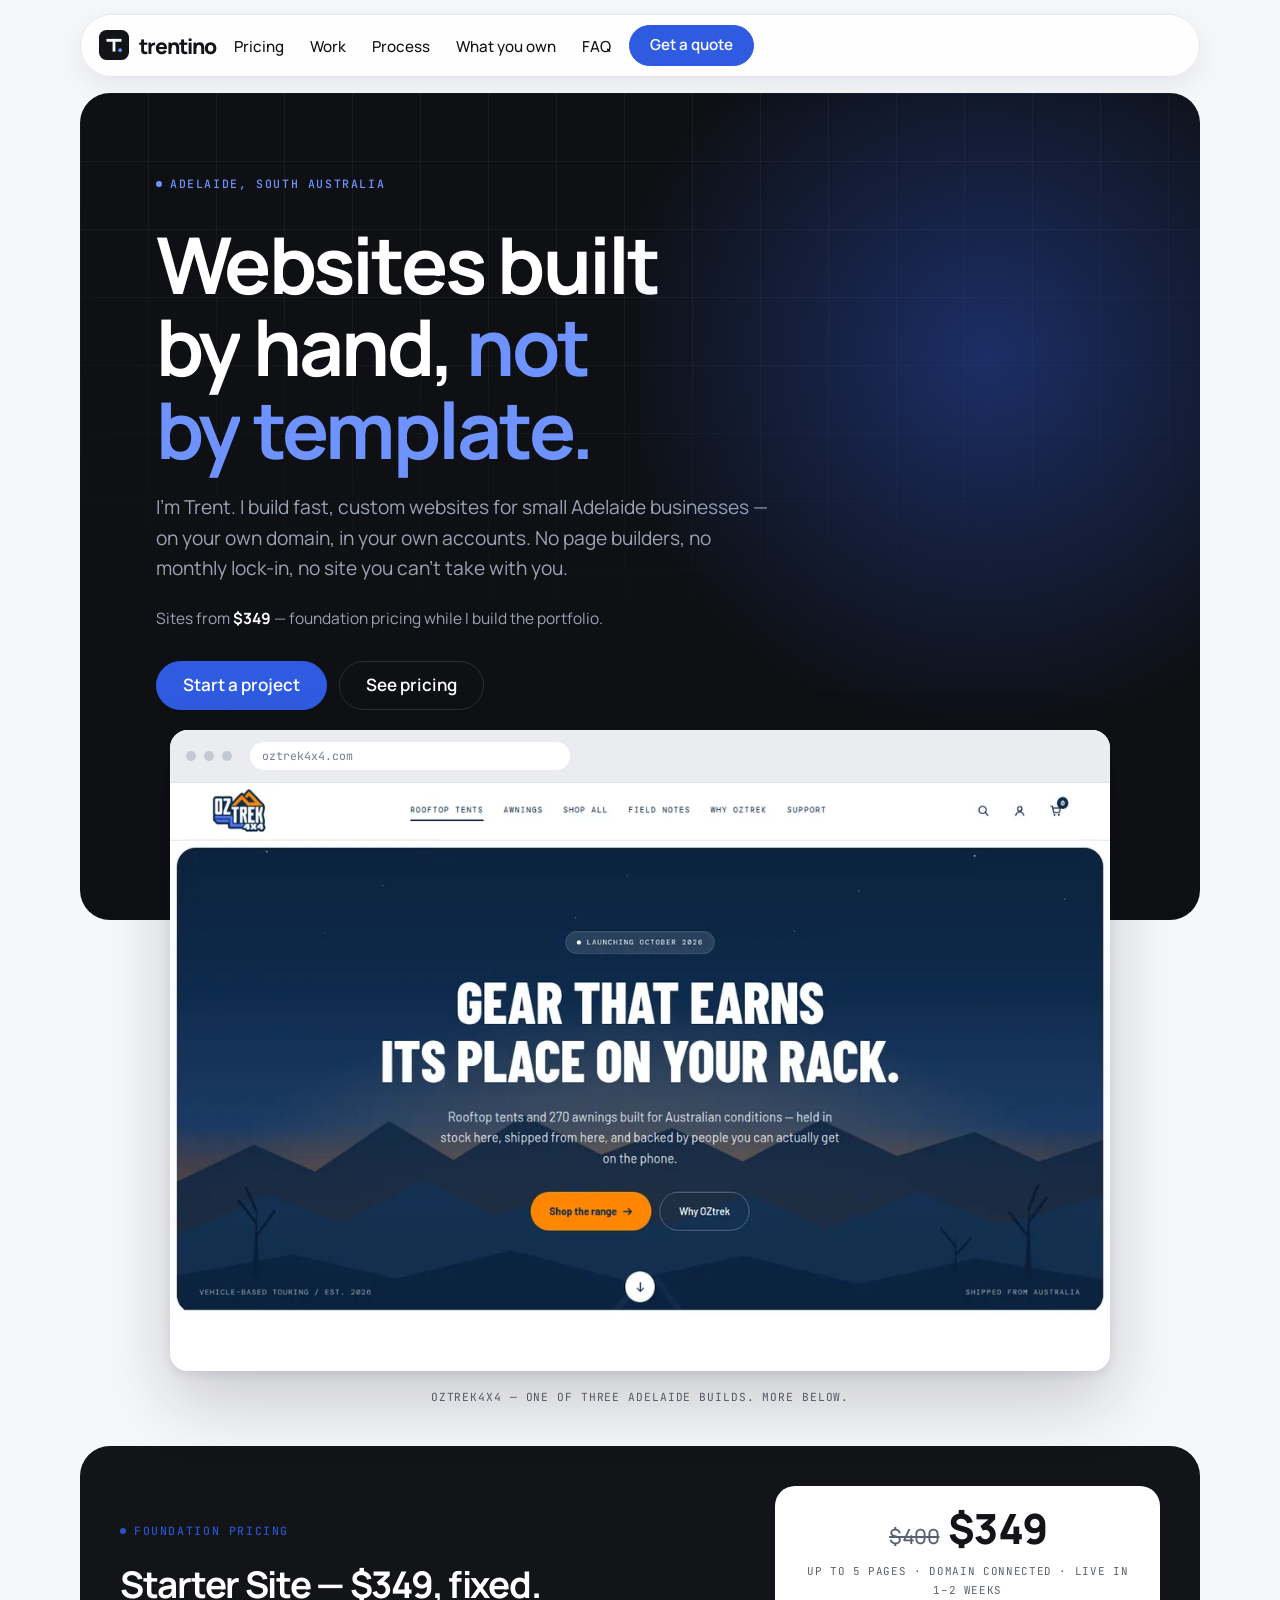
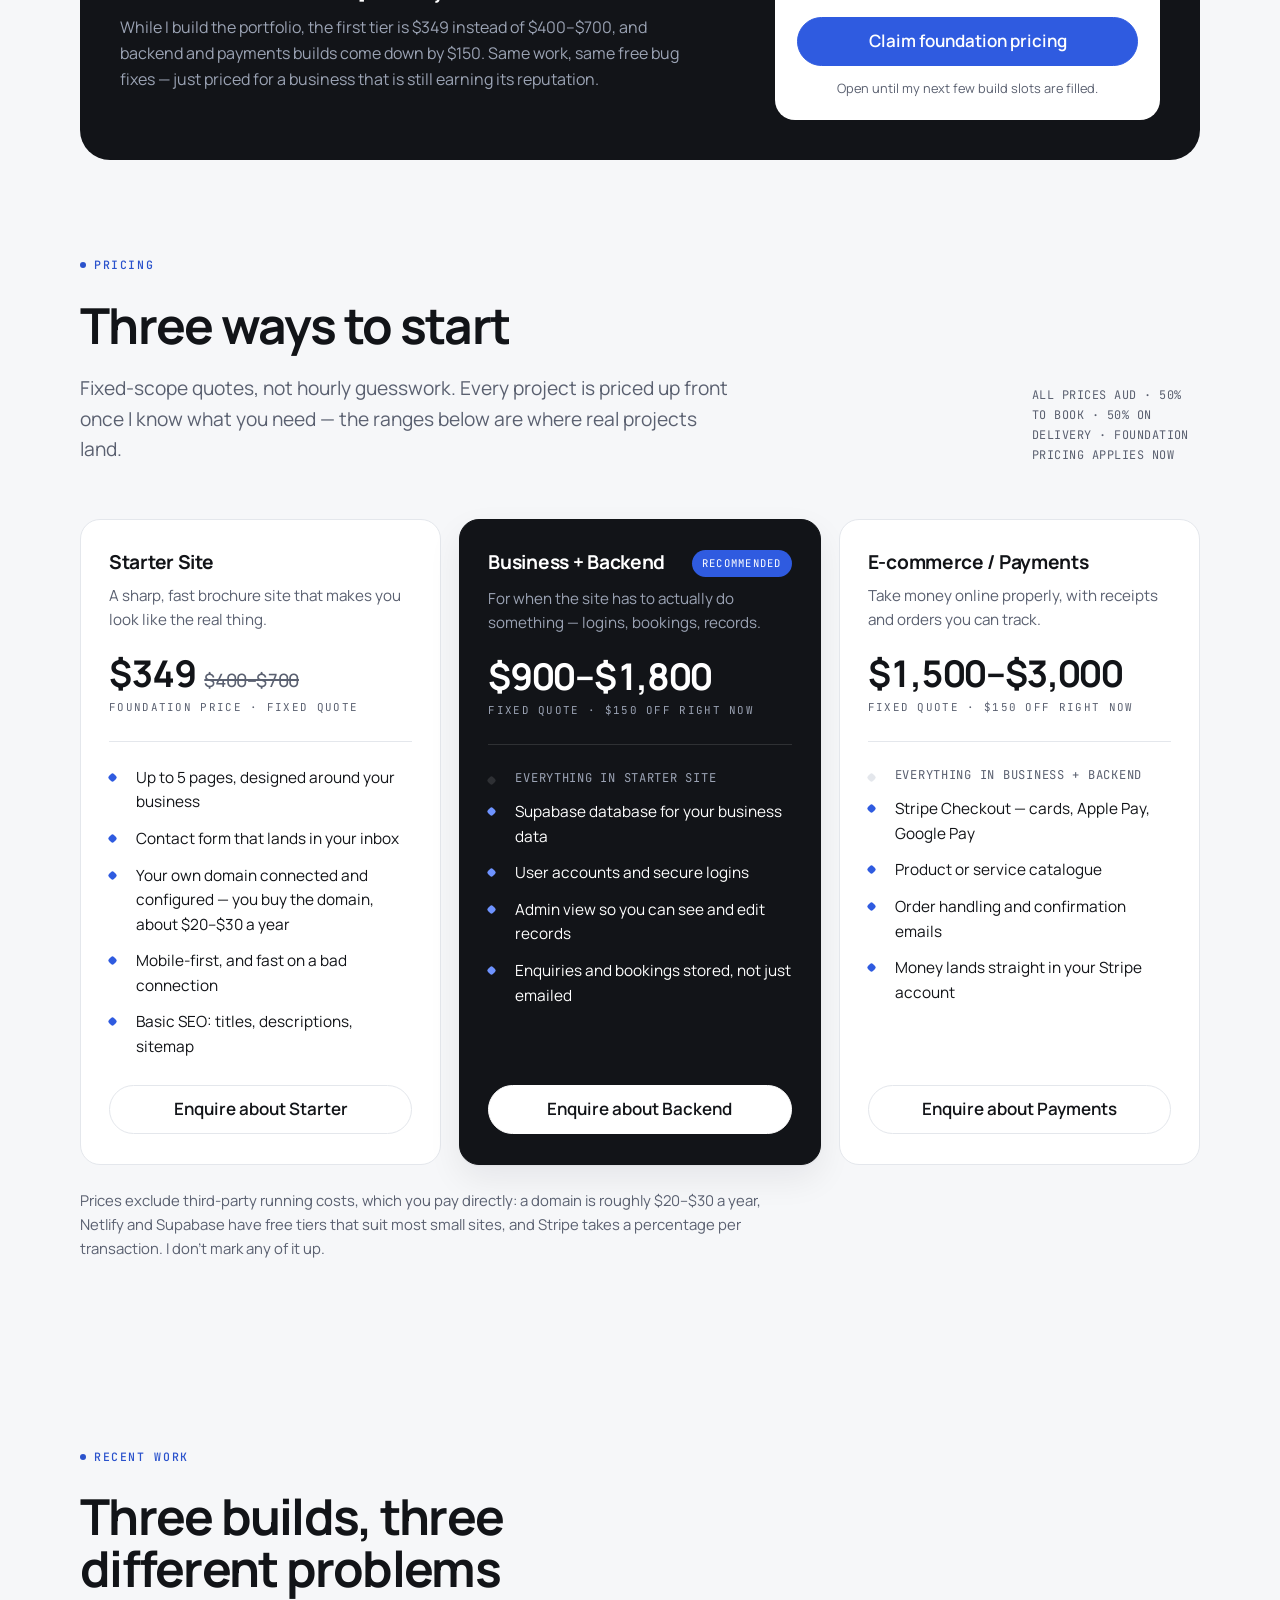
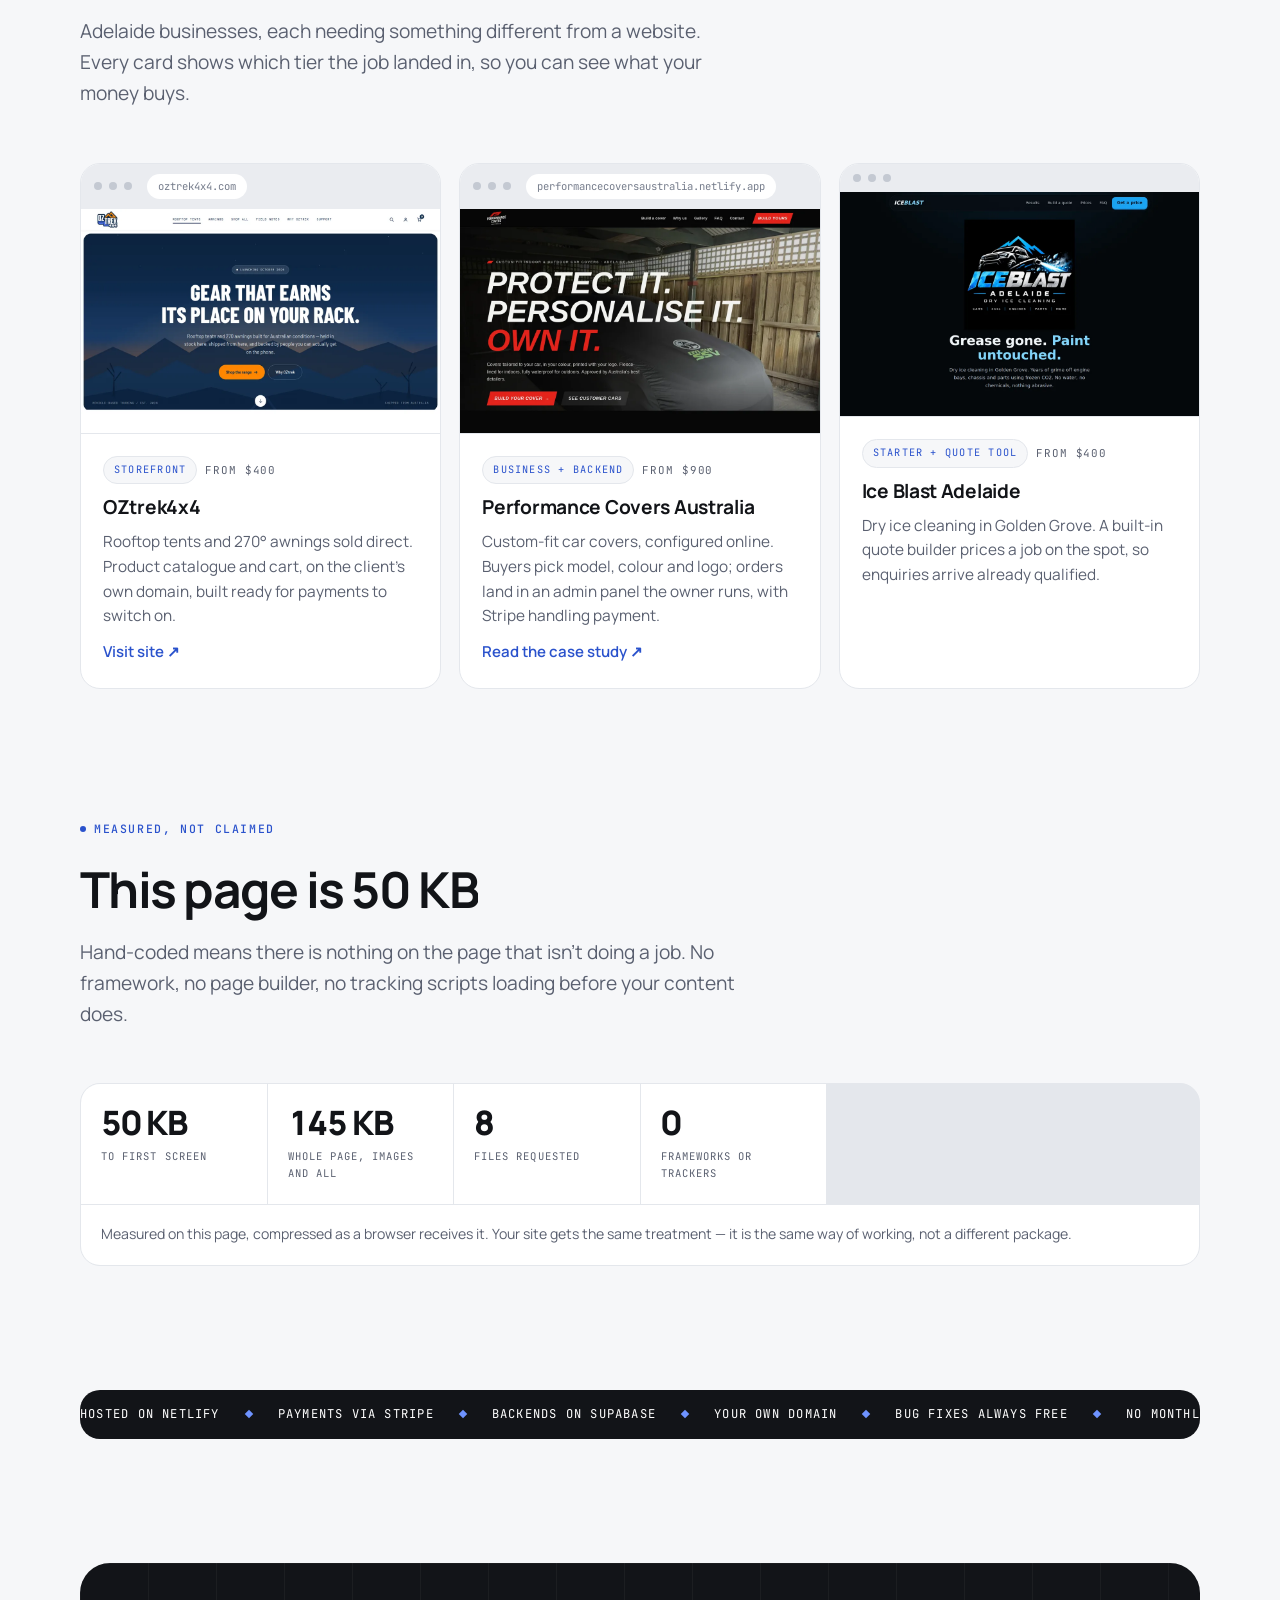
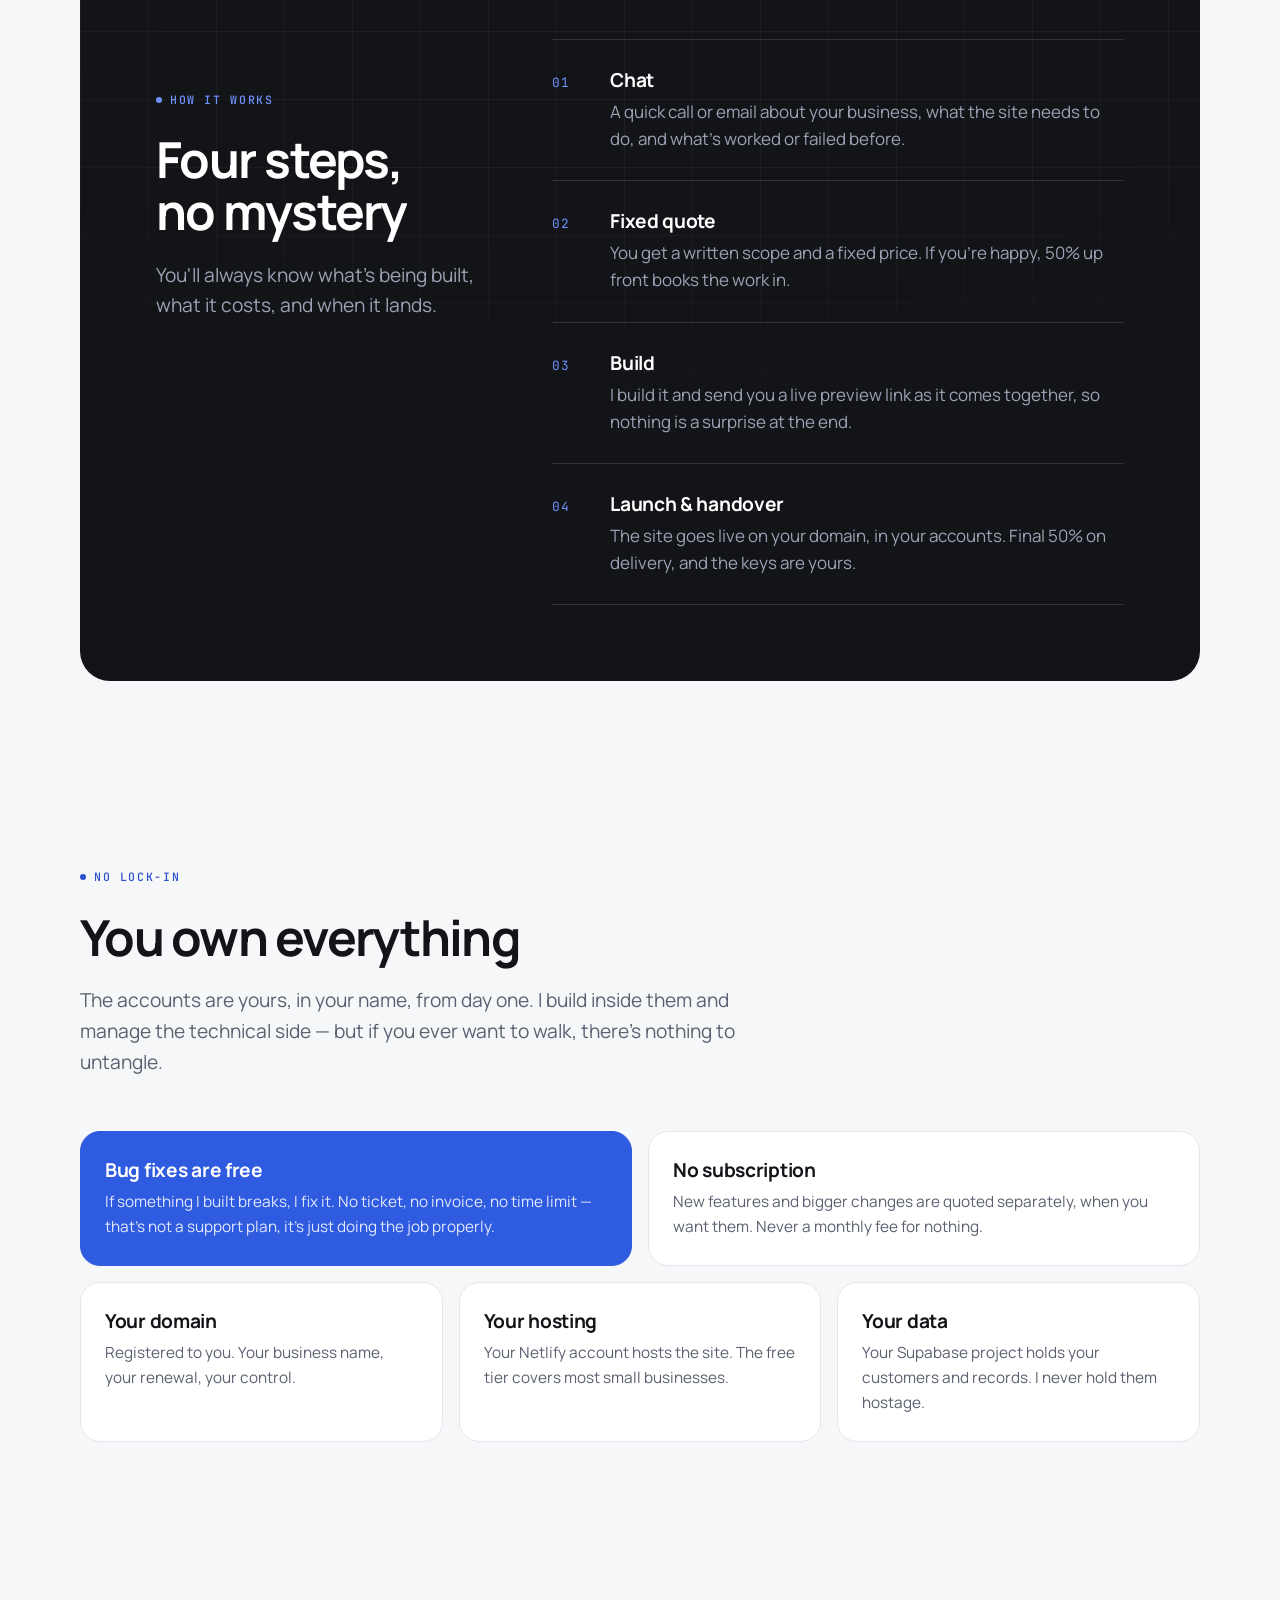
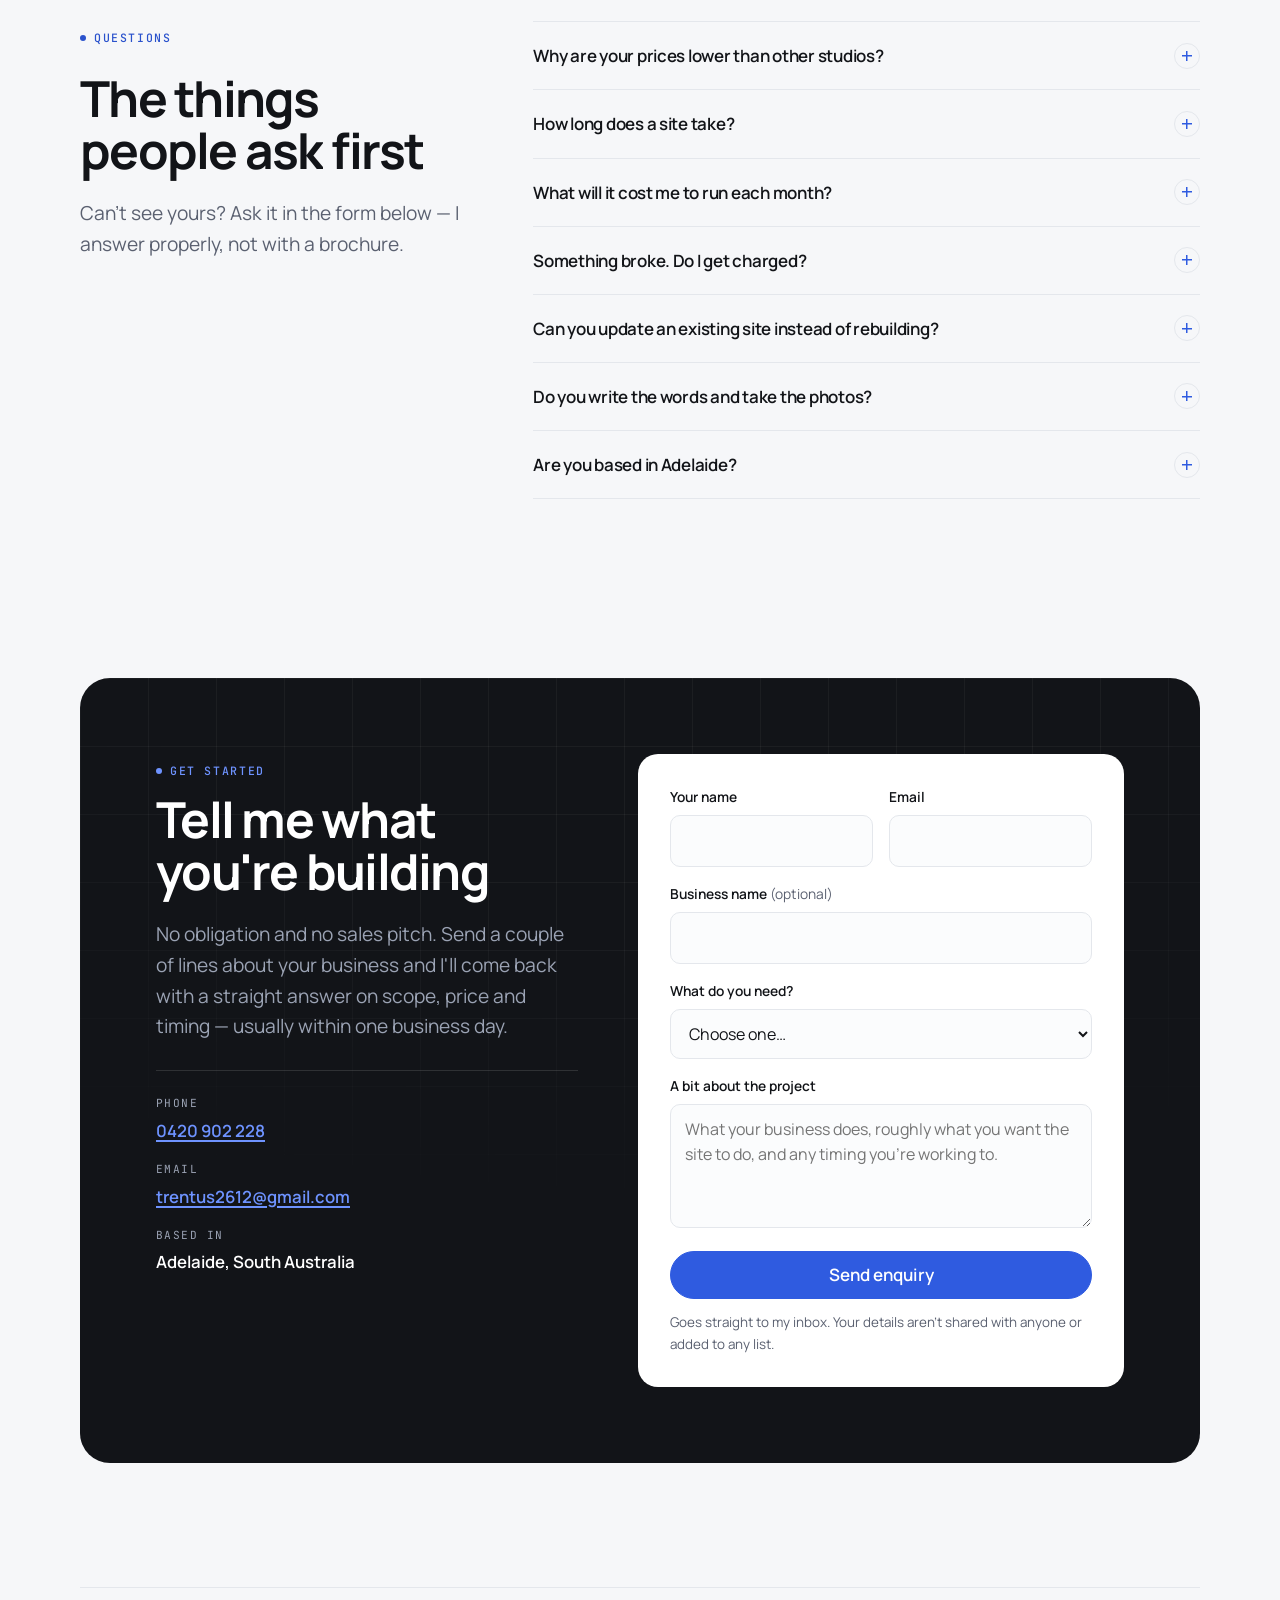
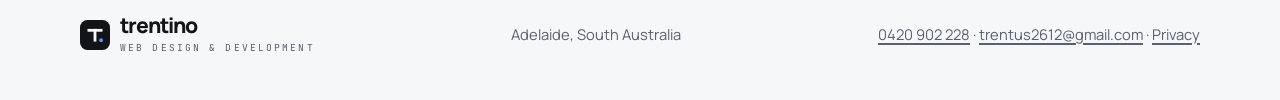
==== commit 7b4f4f14: "Add the phone number, and stage testimonial drafts behind a gate [skip ci] Phone (0420 902 228) adde" ====
--- a/index.html
+++ b/index.html
@@ -34,6 +34,7 @@
   "description": "Custom website design and development for small businesses in Adelaide, South Australia.",
   "url": "https://trentino-adelaide.netlify.app/",
   "email": "trentus2612@gmail.com",
+  "telephone": "+61420902228",
   "founder": { "@type": "Person", "name": "Trent Harrison" },
   "areaServed": { "@type": "City", "name": "Adelaide", "address": { "@type": "PostalAddress", "addressRegion": "SA", "addressCountry": "AU" } },
   "priceRange": "$349-$3000"
@@ -397,9 +398,22 @@
   </section>
 
   <!-- ===================== Testimonials =====================
-       SWITCH THIS ON once you have quotes: delete this comment line and the
-       closing one below it. Replace each quote and name with the real thing.
-       Do not publish it with these placeholders in place.
+
+       STOP. These quotes are DRAFTS Trent wrote for each client to approve.
+       Nobody has said them yet.
+
+       Publishing a testimonial a client has not agreed to is a false
+       testimonial representation under the Australian Consumer Law, and it
+       is the kind of thing that ends a client relationship. So:
+
+         1. Send each client their draft (the texts are in the chat log).
+         2. Wait for them to reply yes, or send back their own wording.
+         3. Use THEIR wording if they change it — the imperfect phrasing is
+            what makes a testimonial read as real.
+         4. Replace NAME with the person's actual first name.
+         5. Only then delete this comment block and the closing one.
+
+       A section with one real quote beats one with three invented ones.
 
   <section class="section" id="quotes">
     <div class="wrap">
@@ -409,16 +423,20 @@
       </div>
       <div class="quotes" data-stagger>
         <figure class="quote">
-          <blockquote>&ldquo;QUOTE GOES HERE.&rdquo;</blockquote>
-          <figcaption>Name · Business name</figcaption>
+          <blockquote>&ldquo;Customers build their own cover on the site now — car, colour, logo — and the
+          order comes through with the artwork already attached. I am not spending half my week
+          answering &lsquo;how much?&rsquo; any more.&rdquo;</blockquote>
+          <figcaption>NAME · Performance Covers Australia</figcaption>
         </figure>
         <figure class="quote">
-          <blockquote>&ldquo;QUOTE GOES HERE.&rdquo;</blockquote>
-          <figcaption>Name · Business name</figcaption>
+          <blockquote>&ldquo;People get a price before they ring me. The ones who do call have already
+          made up their mind, and that has changed how I spend my day.&rdquo;</blockquote>
+          <figcaption>NAME · Ice Blast Adelaide</figcaption>
         </figure>
         <figure class="quote">
-          <blockquote>&ldquo;QUOTE GOES HERE.&rdquo;</blockquote>
-          <figcaption>Name · Business name</figcaption>
+          <blockquote>&ldquo;Trent had the whole storefront built before we had even landed stock —
+          product pages, cart, our own domain, ready to switch payments on.&rdquo;</blockquote>
+          <figcaption>NAME · OZtrek4x4</figcaption>
         </figure>
       </div>
     </div>
@@ -604,6 +622,10 @@
               -->
               <dl class="contact-direct">
                 <div>
+                  <dt>Phone</dt>
+                  <dd><a href="tel:+61420902228">0420 902 228</a></dd>
+                </div>
+                <div>
                   <dt>Email</dt>
                   <dd><a href="mailto:trentus2612@gmail.com">trentus2612@gmail.com</a></dd>
                 </div>
@@ -687,14 +709,14 @@
         </span>
       </a>
       <p style="margin:0">Adelaide, South Australia</p>
-      <p style="margin:0"><a href="mailto:trentus2612@gmail.com">trentus2612@gmail.com</a> · <a href="/privacy.html">Privacy</a></p>
+      <p style="margin:0"><a href="tel:+61420902228">0420 902 228</a> · <a href="mailto:trentus2612@gmail.com">trentus2612@gmail.com</a> · <a href="/privacy.html">Privacy</a></p>
     </div>
   </div>
 </footer>
 
 <!-- Phones only: a persistent way to act without scrolling back up. -->
 <div class="action-bar">
-  <a class="btn btn-outline" href="mailto:trentus2612@gmail.com">Email me</a>
+  <a class="btn btn-outline" href="tel:+61420902228">Call Trent</a>
   <a class="btn btn-primary" href="#contact">Get a quote</a>
 </div>
 
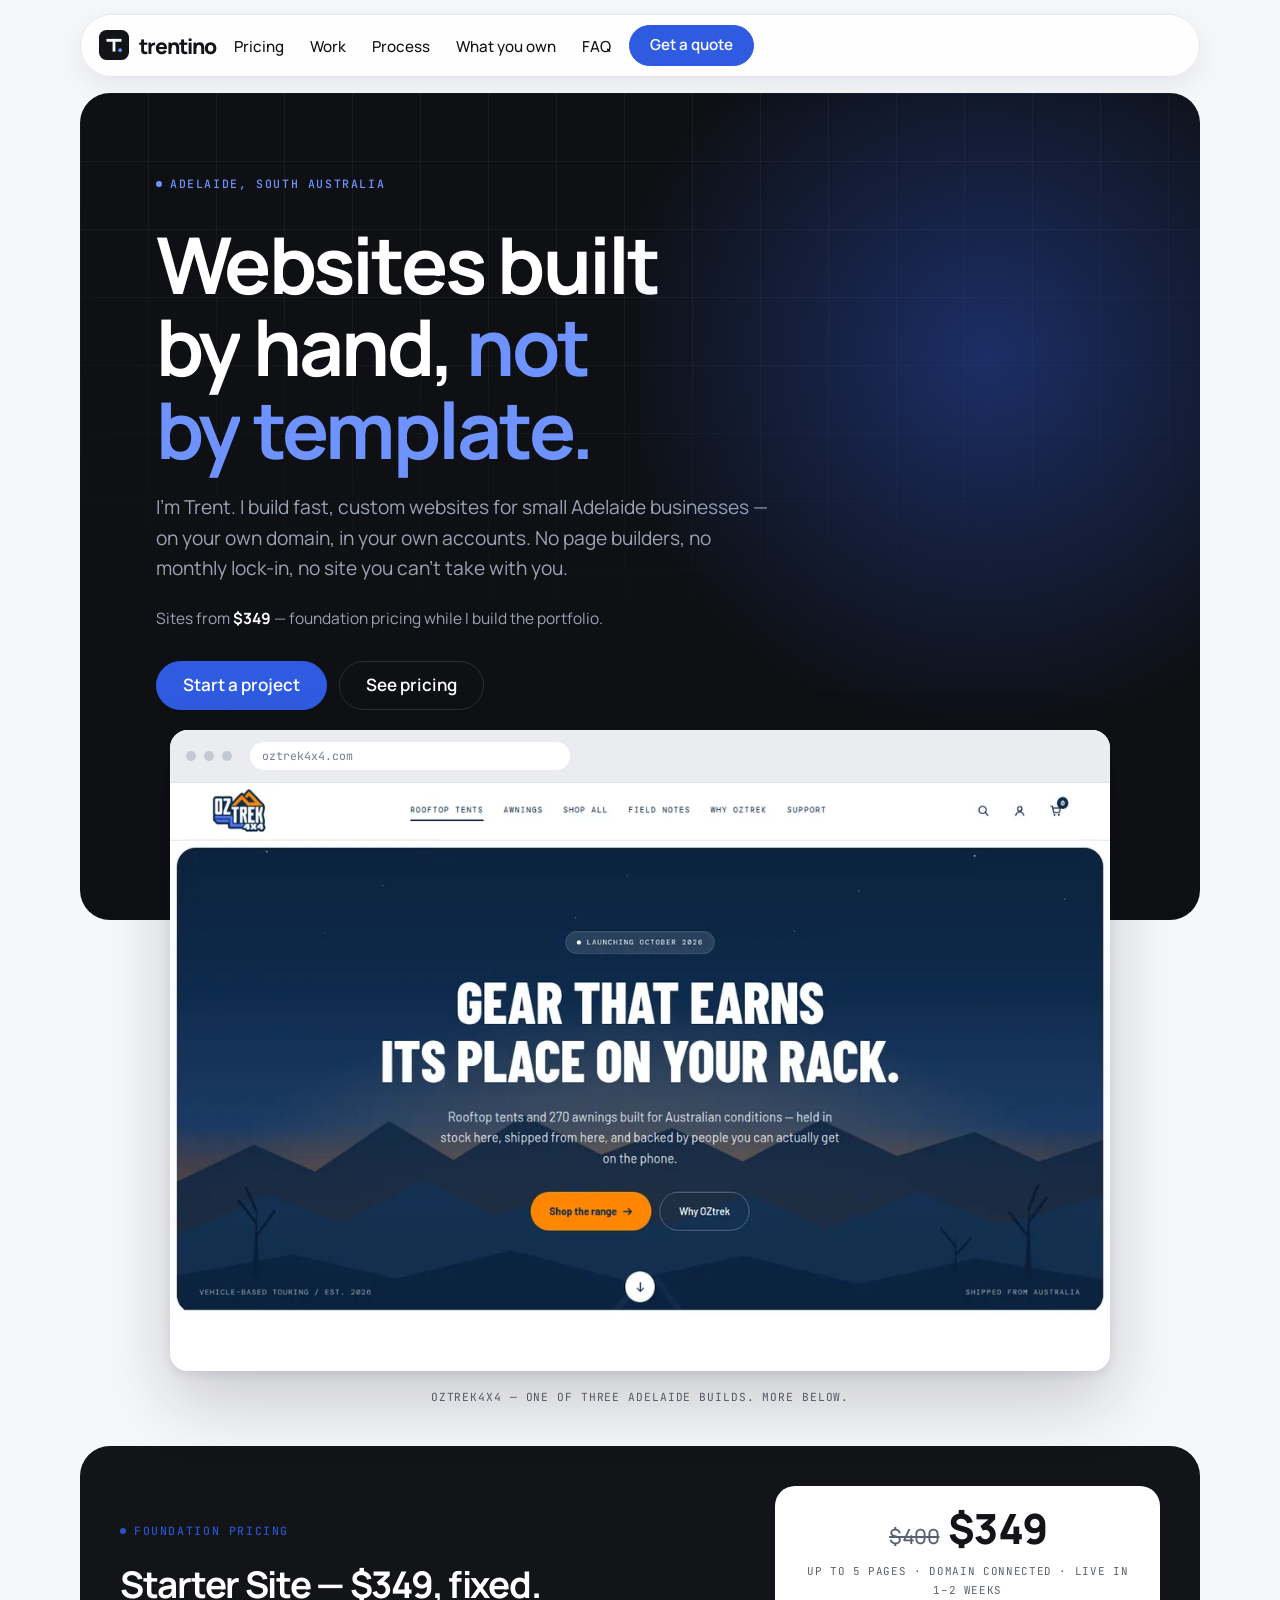
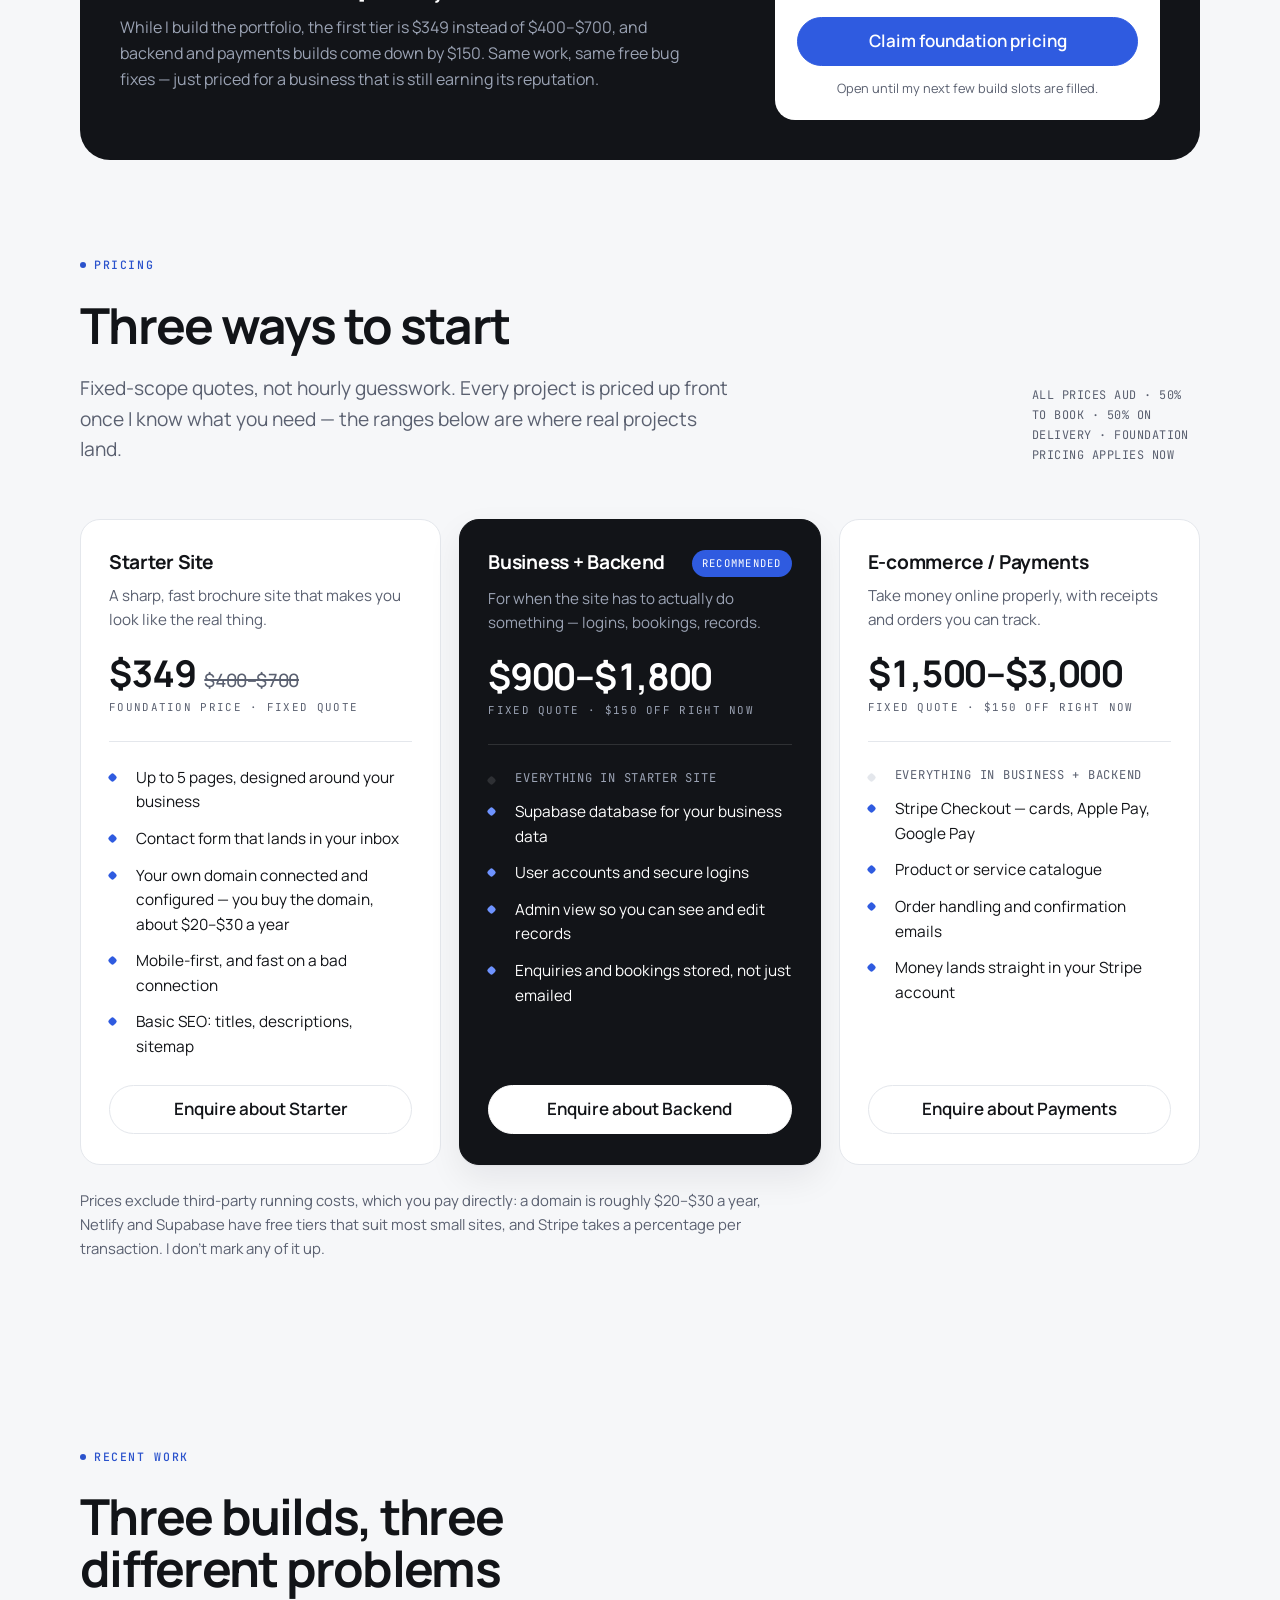
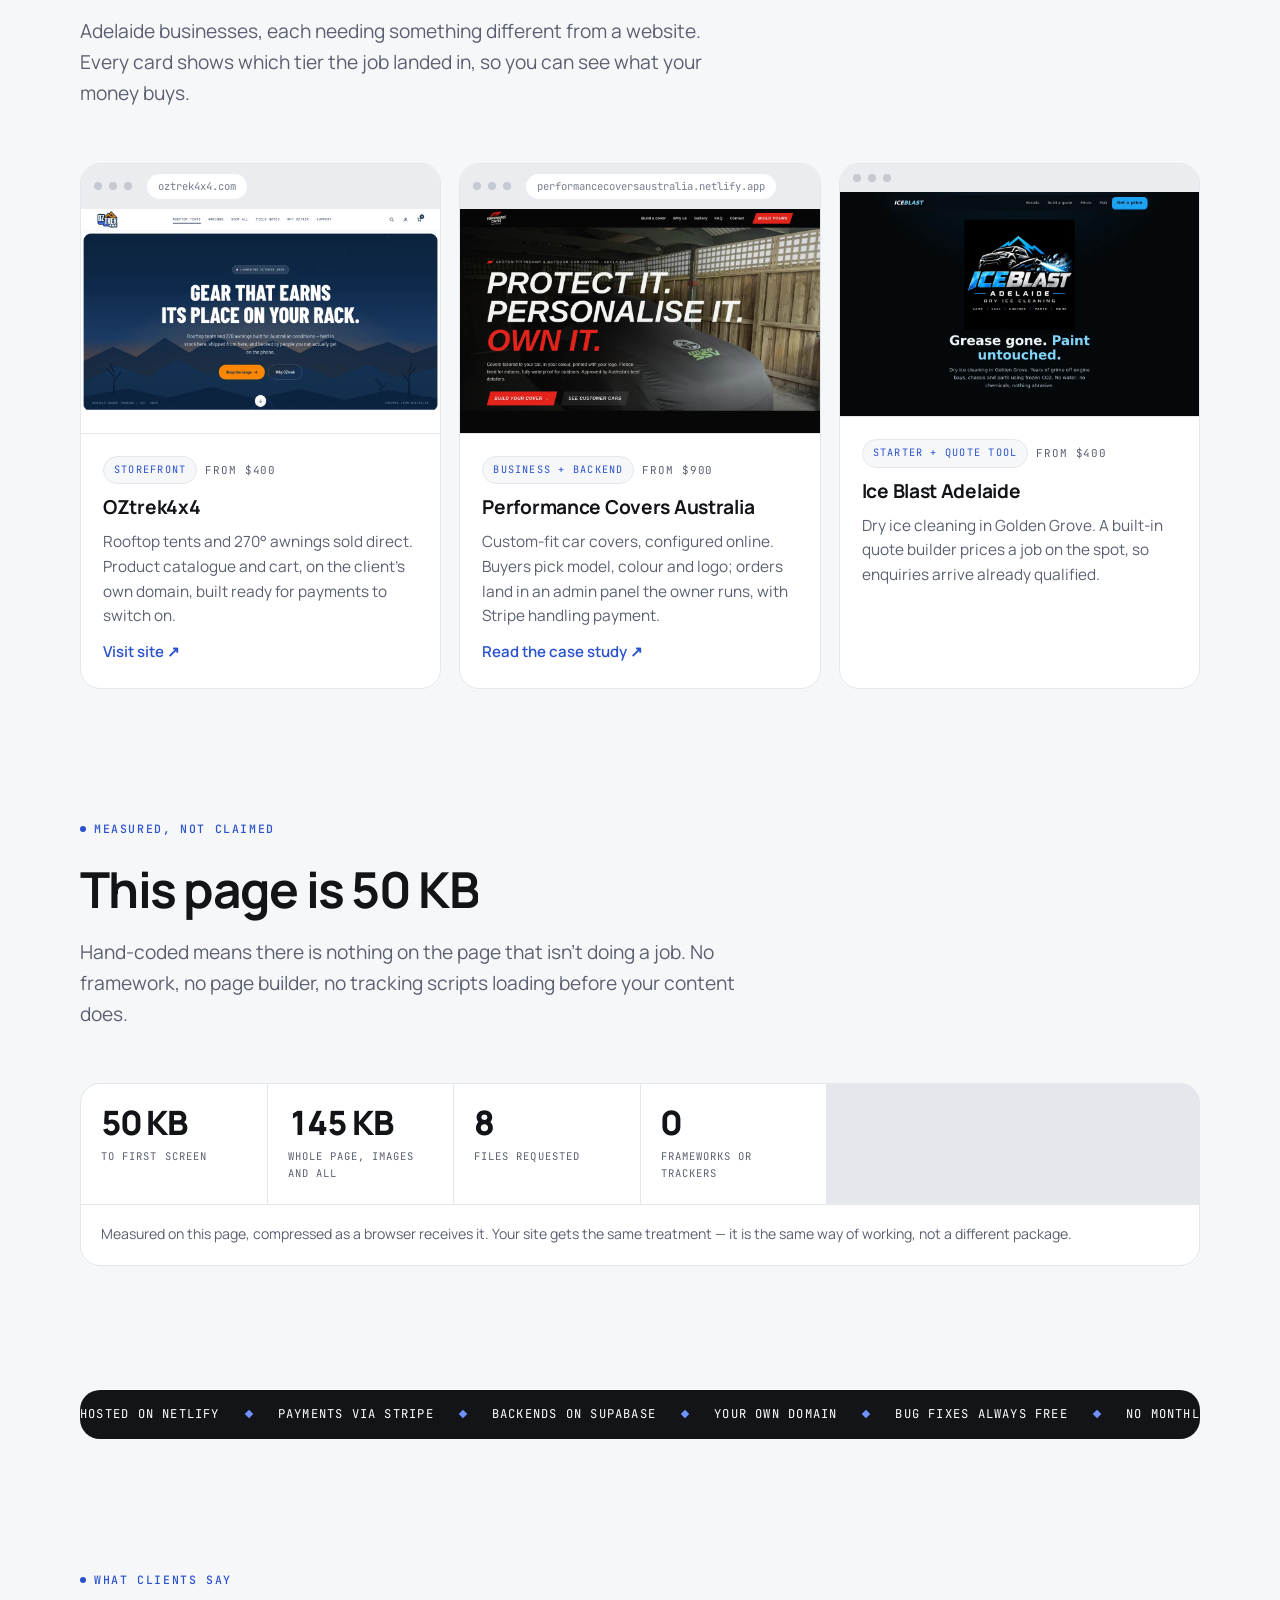
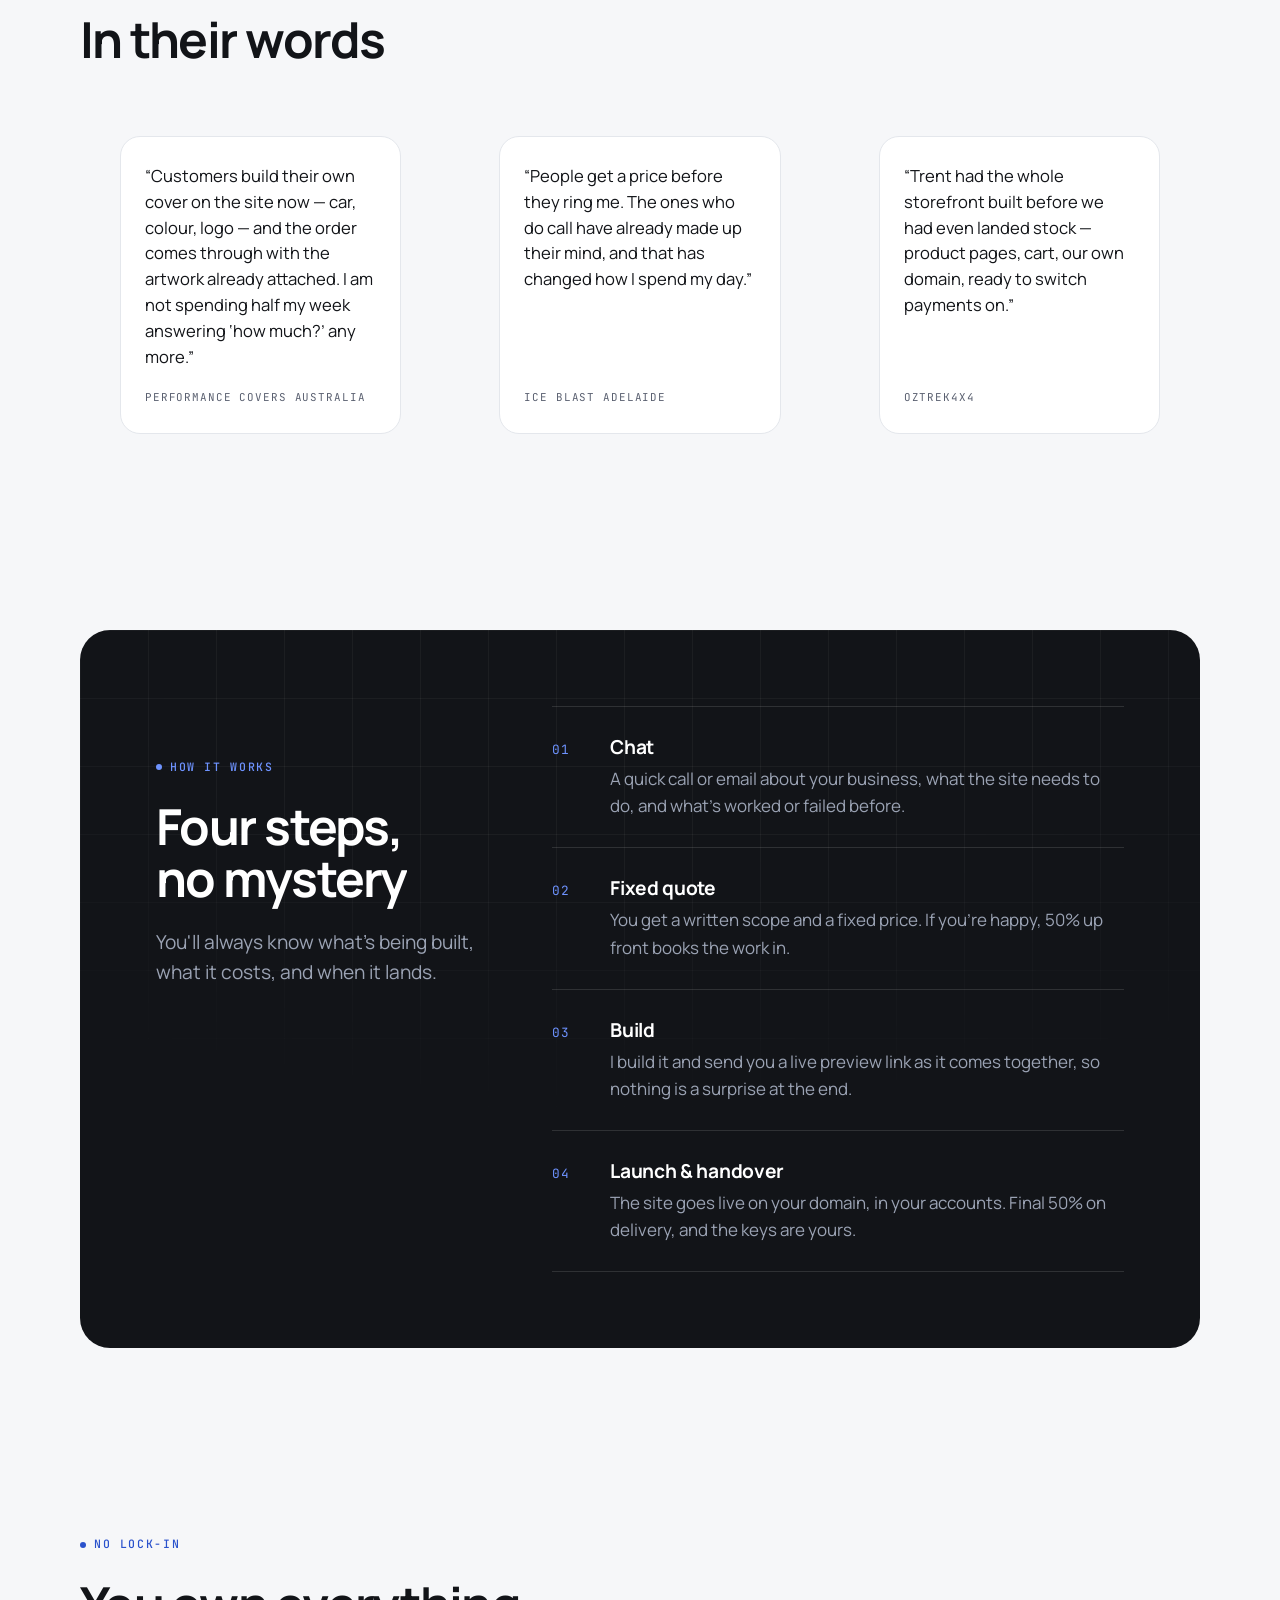
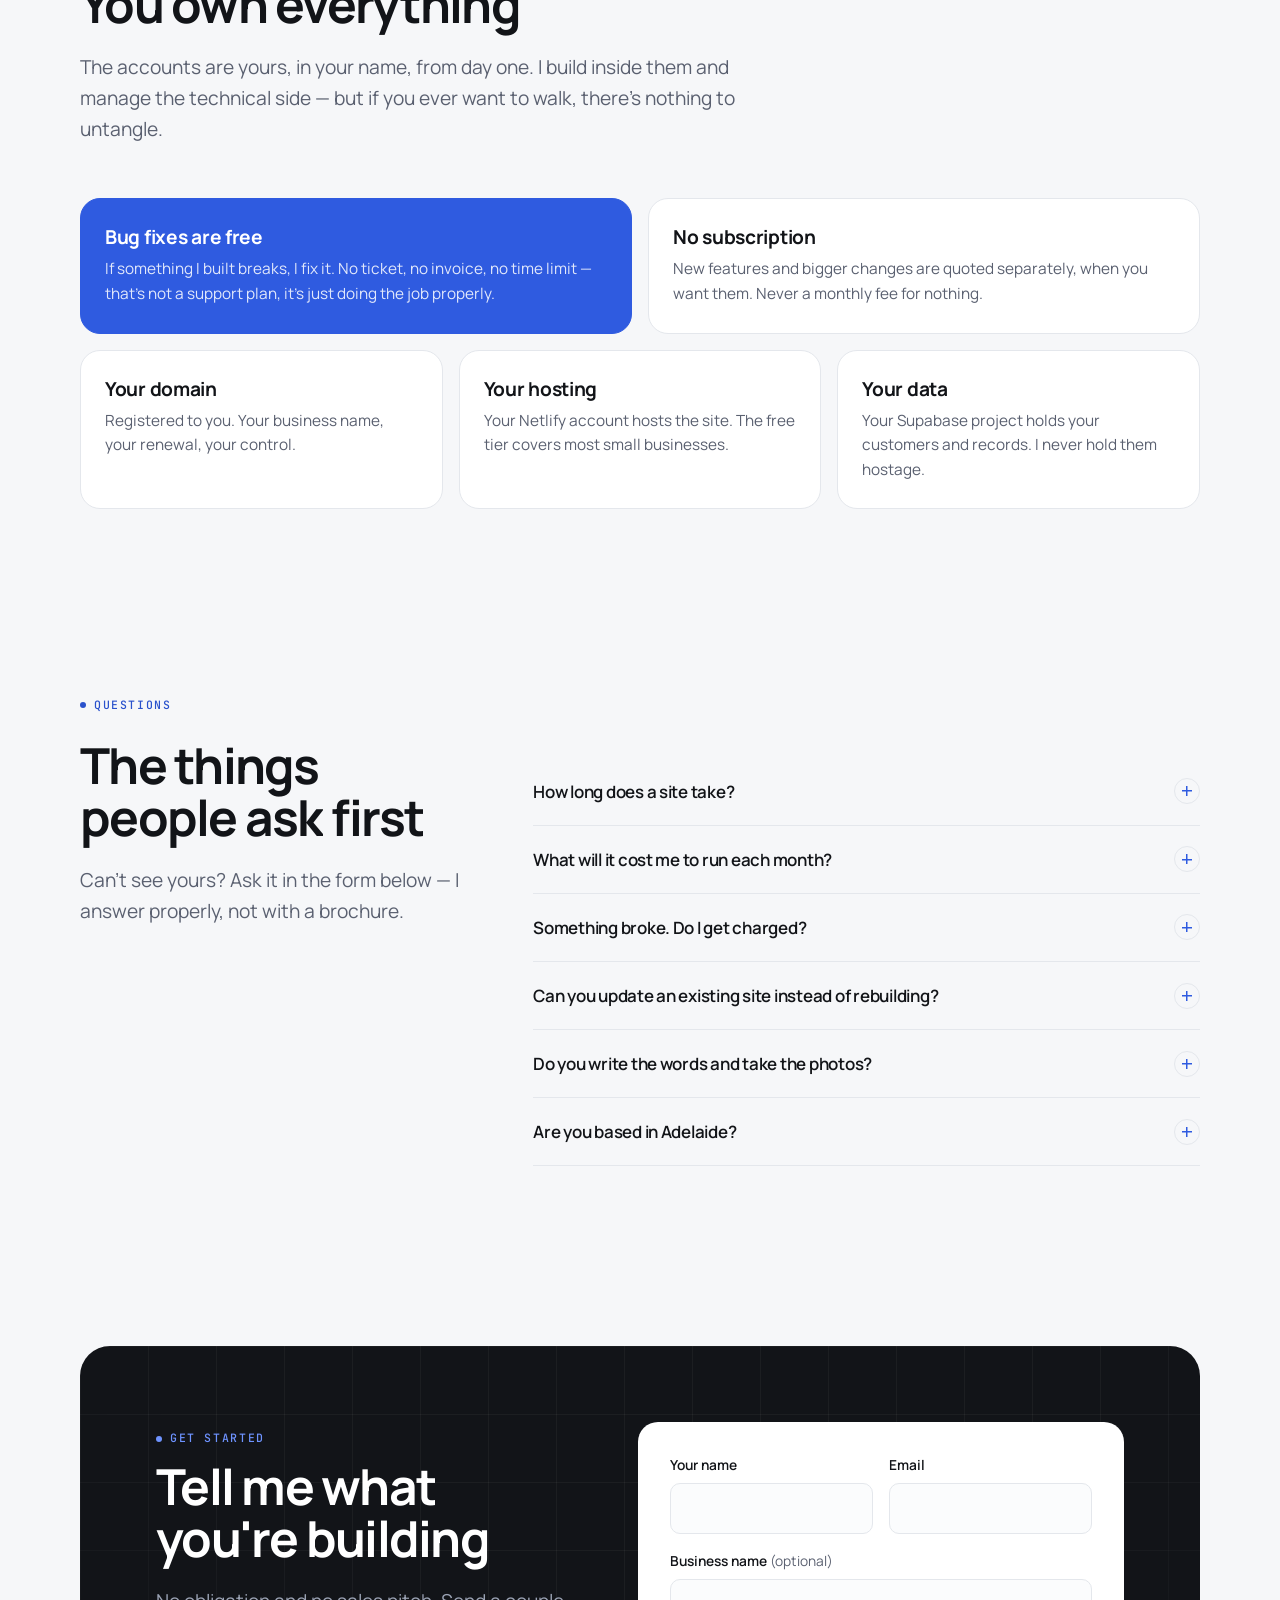
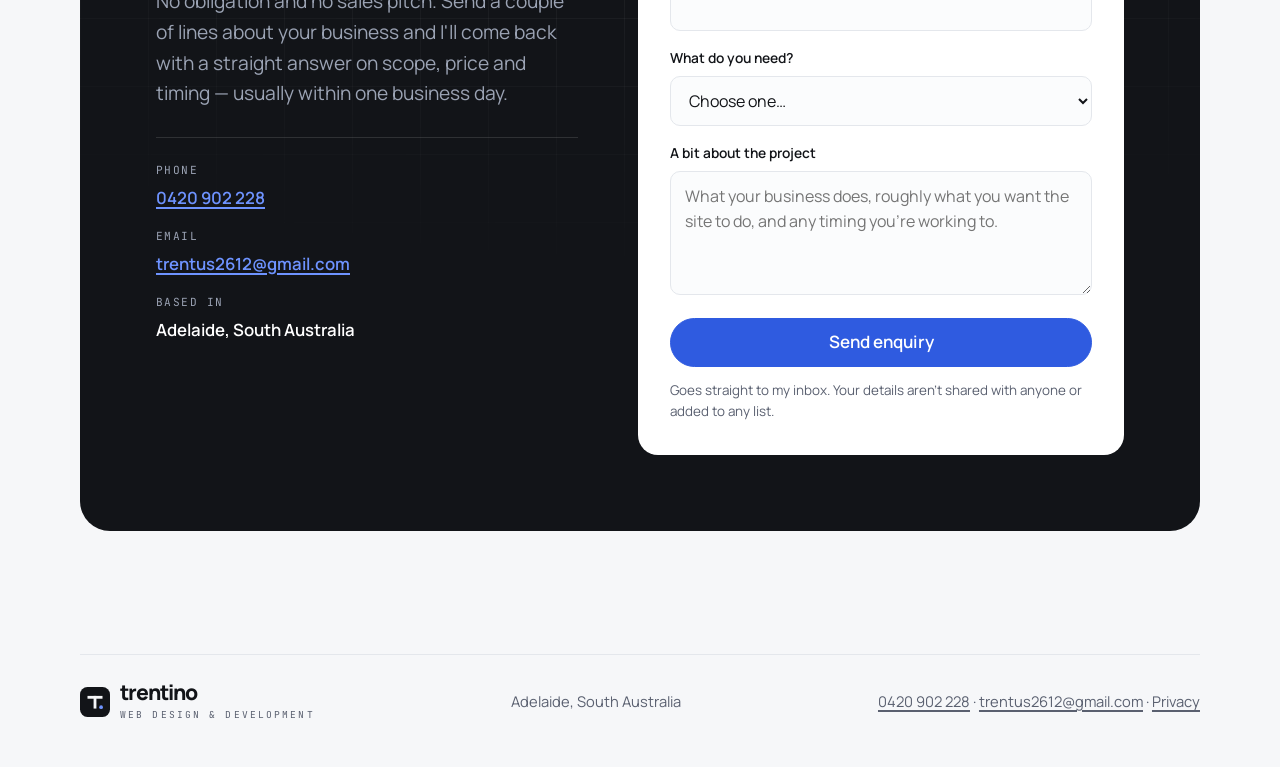
==== commit 5882c0a7: "Publish the three client testimonials [skip ci] All three clients approved their drafts, so the sect" ====
--- a/index.html
+++ b/index.html
@@ -397,24 +397,7 @@
     </div>
   </section>
 
-  <!-- ===================== Testimonials =====================
-
-       STOP. These quotes are DRAFTS Trent wrote for each client to approve.
-       Nobody has said them yet.
-
-       Publishing a testimonial a client has not agreed to is a false
-       testimonial representation under the Australian Consumer Law, and it
-       is the kind of thing that ends a client relationship. So:
-
-         1. Send each client their draft (the texts are in the chat log).
-         2. Wait for them to reply yes, or send back their own wording.
-         3. Use THEIR wording if they change it — the imperfect phrasing is
-            what makes a testimonial read as real.
-         4. Replace NAME with the person's actual first name.
-         5. Only then delete this comment block and the closing one.
-
-       A section with one real quote beats one with three invented ones.
-
+  <!-- ===================== Testimonials ===================== -->
   <section class="section" id="quotes">
     <div class="wrap">
       <div class="section-head" data-reveal>
@@ -426,23 +409,22 @@
           <blockquote>&ldquo;Customers build their own cover on the site now — car, colour, logo — and the
           order comes through with the artwork already attached. I am not spending half my week
           answering &lsquo;how much?&rsquo; any more.&rdquo;</blockquote>
-          <figcaption>NAME · Performance Covers Australia</figcaption>
+          <figcaption>Performance Covers Australia</figcaption>
         </figure>
         <figure class="quote">
           <blockquote>&ldquo;People get a price before they ring me. The ones who do call have already
           made up their mind, and that has changed how I spend my day.&rdquo;</blockquote>
-          <figcaption>NAME · Ice Blast Adelaide</figcaption>
+          <figcaption>Ice Blast Adelaide</figcaption>
         </figure>
         <figure class="quote">
           <blockquote>&ldquo;Trent had the whole storefront built before we had even landed stock —
           product pages, cart, our own domain, ready to switch payments on.&rdquo;</blockquote>
-          <figcaption>NAME · OZtrek4x4</figcaption>
+          <figcaption>OZtrek4x4</figcaption>
         </figure>
       </div>
     </div>
   </section>
 
-       ===================== end testimonials ===================== -->
 
   <!-- ===================== Process ===================== -->
   <section class="section" id="process">
--- a/assets/css/styles.css
+++ b/assets/css/styles.css
@@ -709,13 +709,17 @@
 
 .quotes { display: grid; grid-template-columns: repeat(auto-fit, minmax(280px, 1fr)); gap: 18px; }
 .quote {
+  display: flex;
+  flex-direction: column;
   padding: 26px 24px;
   background: var(--card);
   border: 1px solid var(--line);
   border-radius: var(--r-card);
 }
 .quote blockquote { margin: 0 0 16px; font-size: 1.04rem; line-height: 1.55; color: var(--ink); }
-.quote figcaption { font-family: var(--mono); font-size: 0.68rem; letter-spacing: 0.08em; text-transform: uppercase; color: var(--ink-muted); }
+.quote figcaption {
+  margin-top: auto;
+  padding-top: 4px; font-family: var(--mono); font-size: 0.68rem; letter-spacing: 0.08em; text-transform: uppercase; color: var(--ink-muted); }
 
 /* --------------------------------------------------------------------------
    Process — a real sequence, so it is numbered and tracked
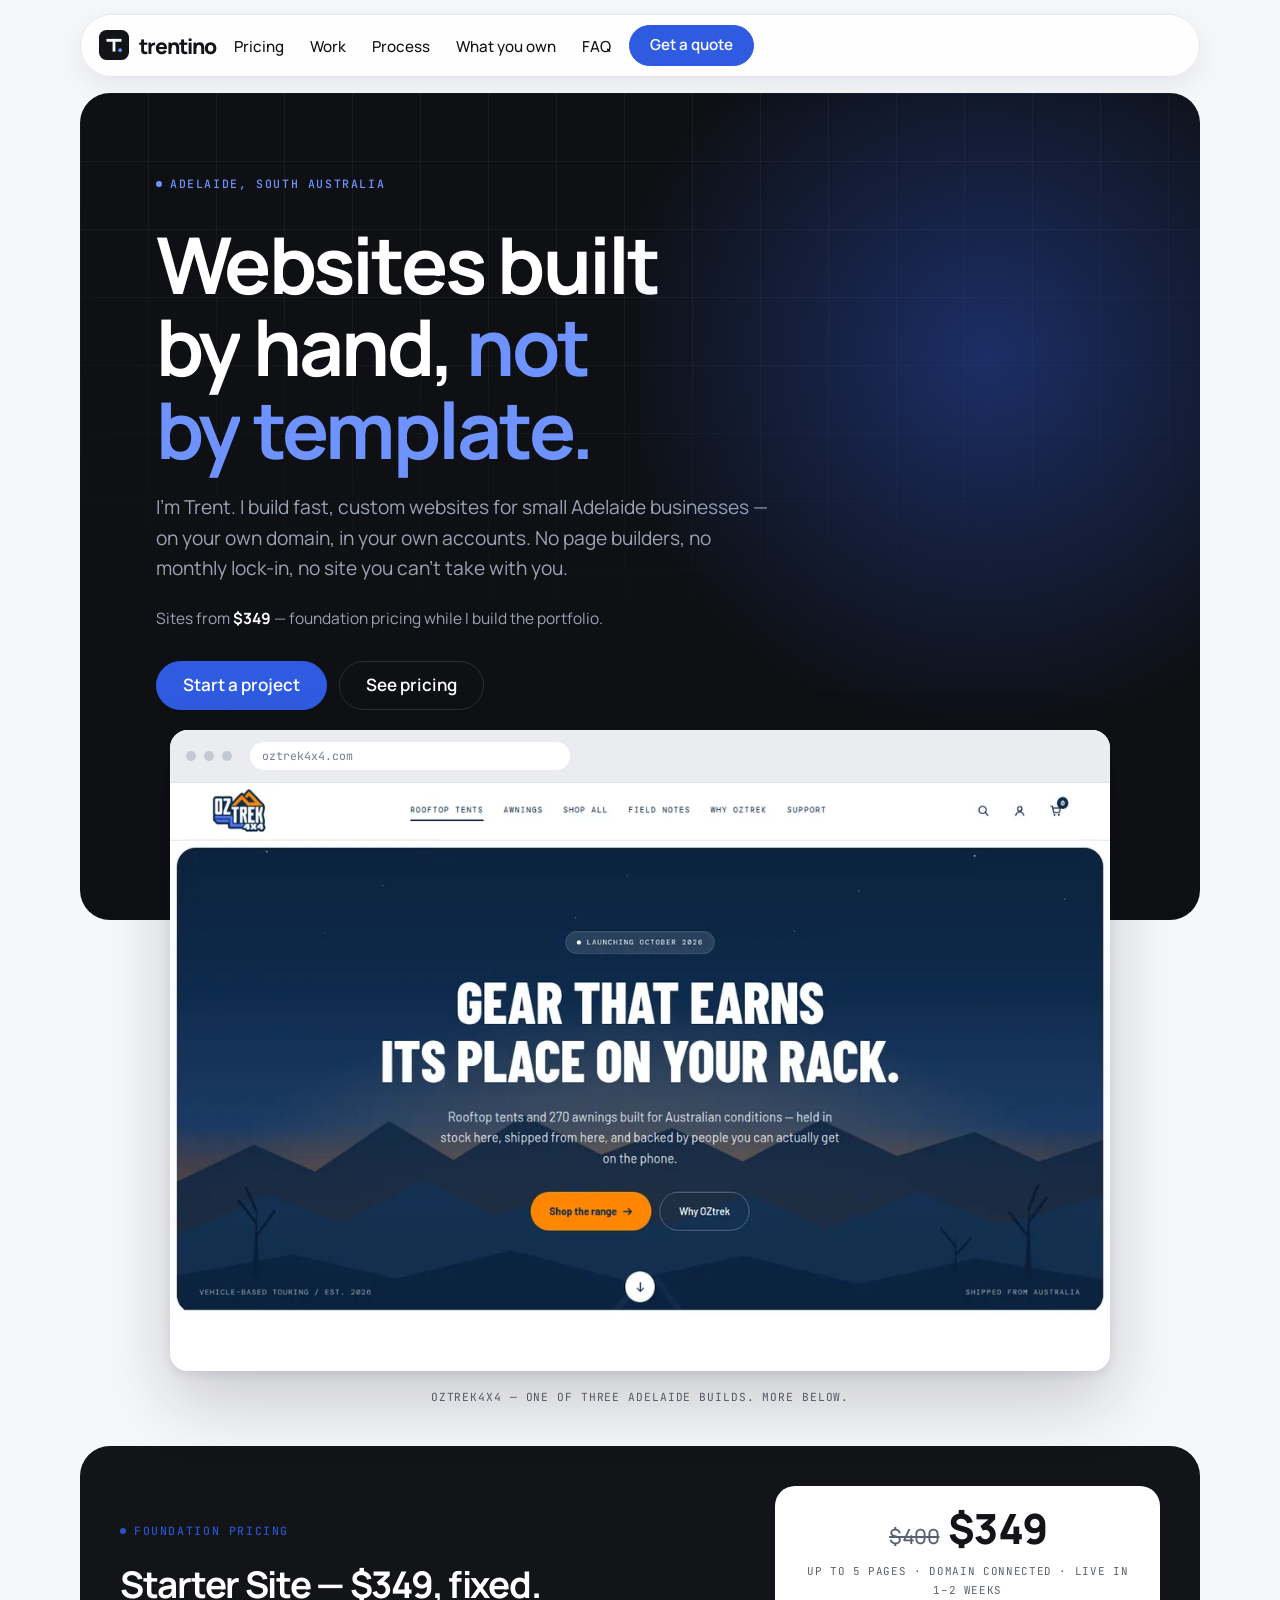
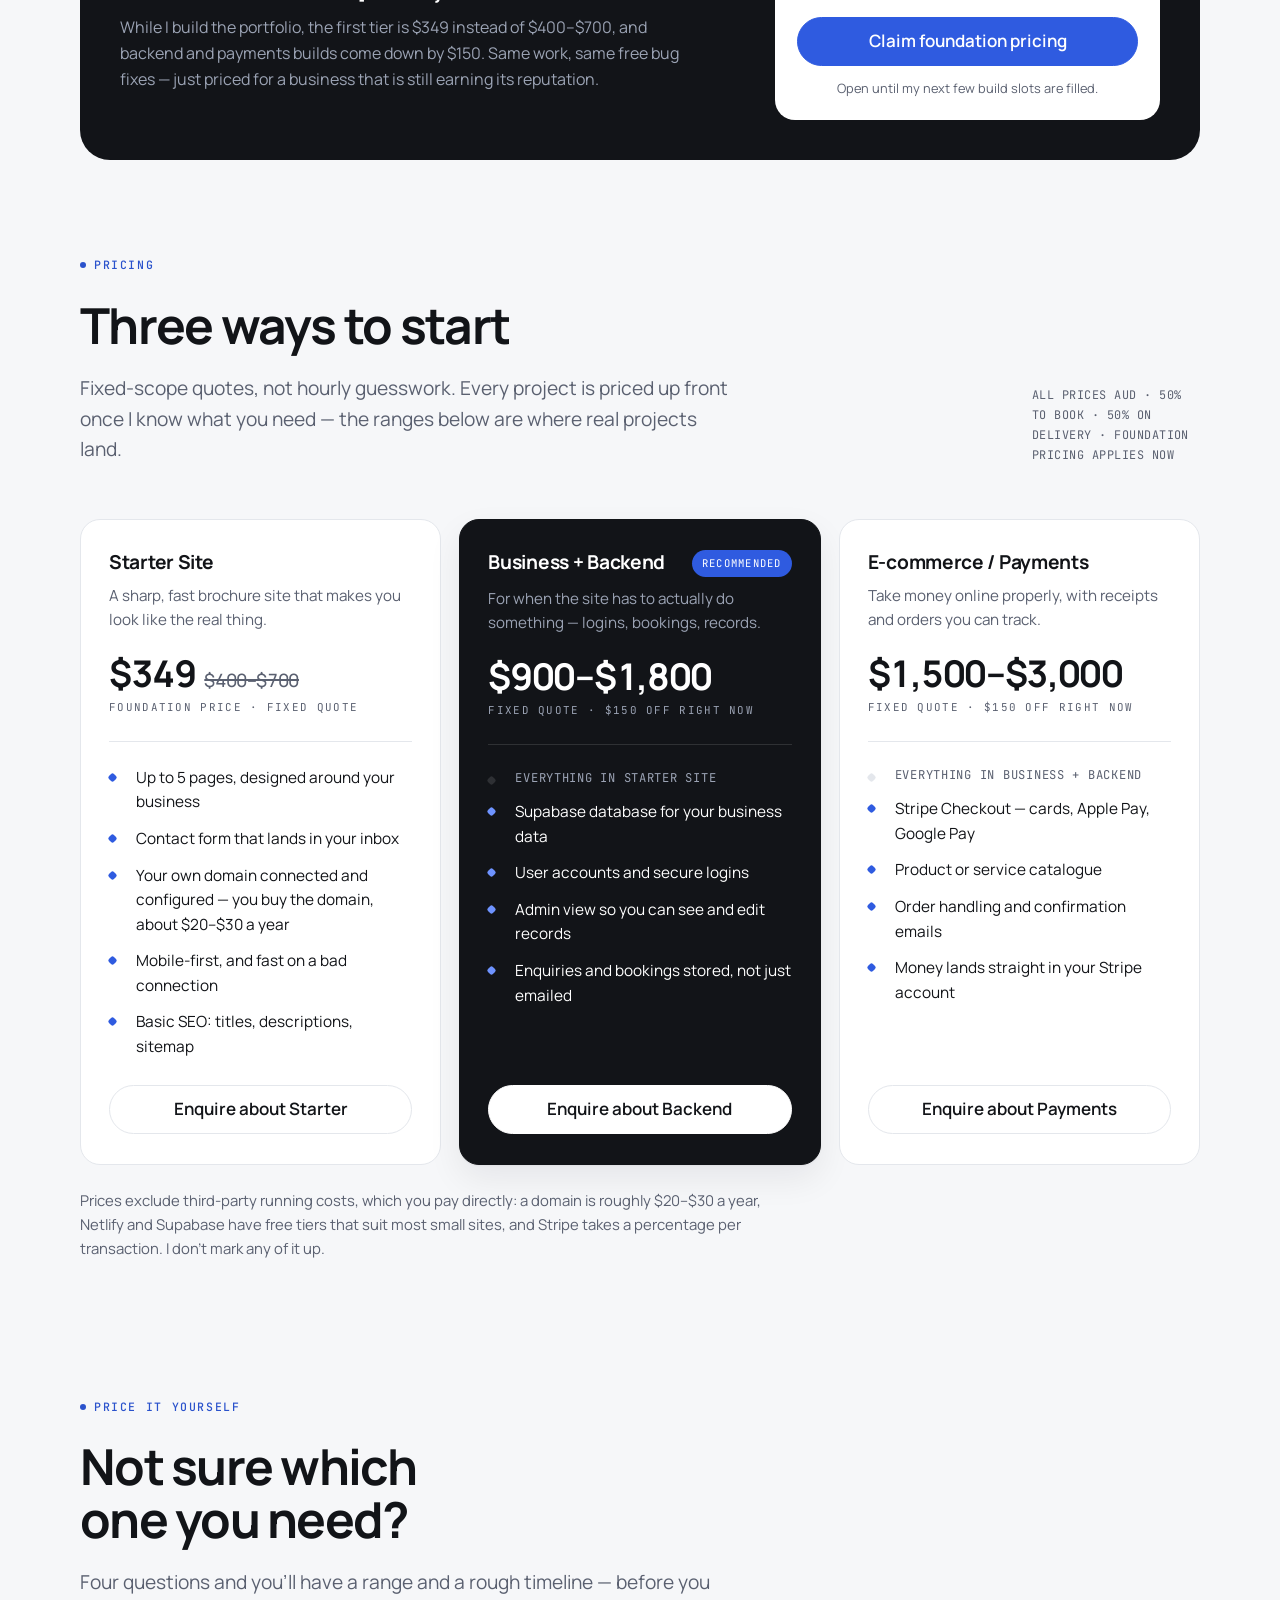
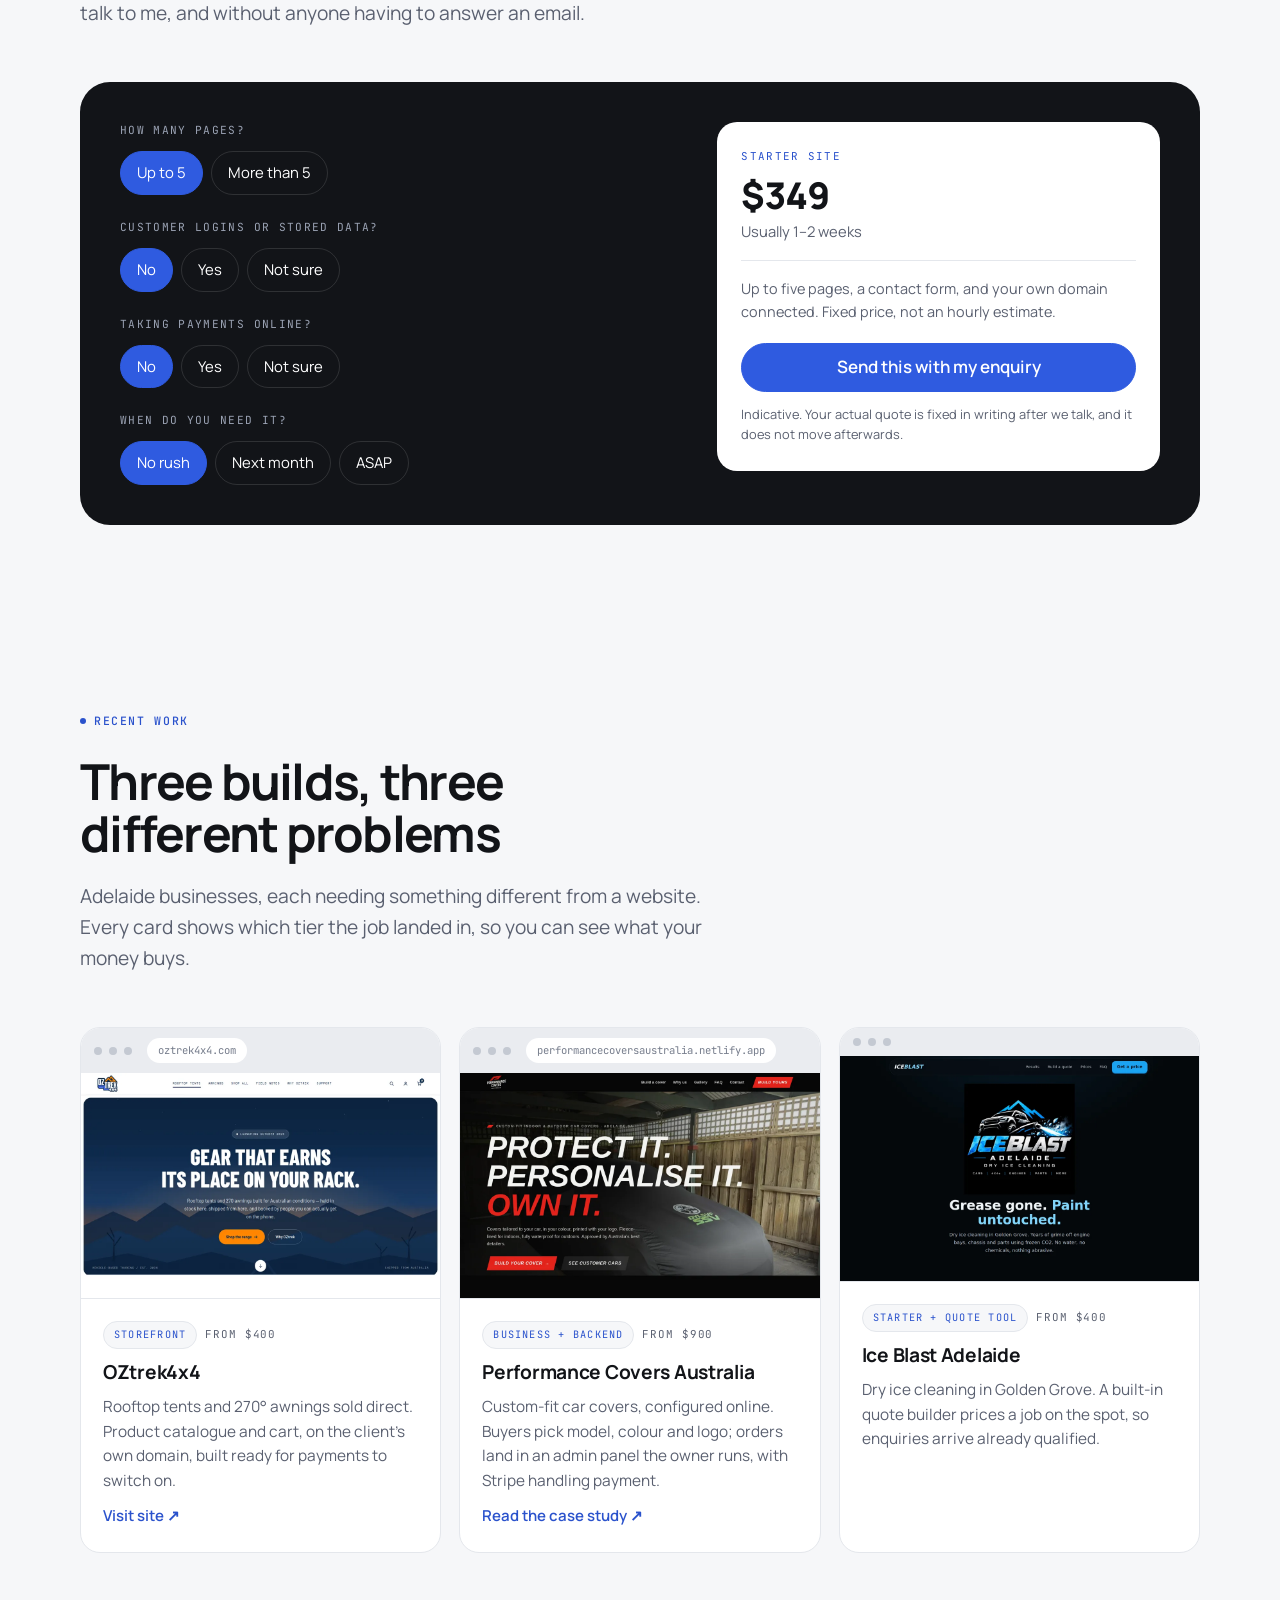
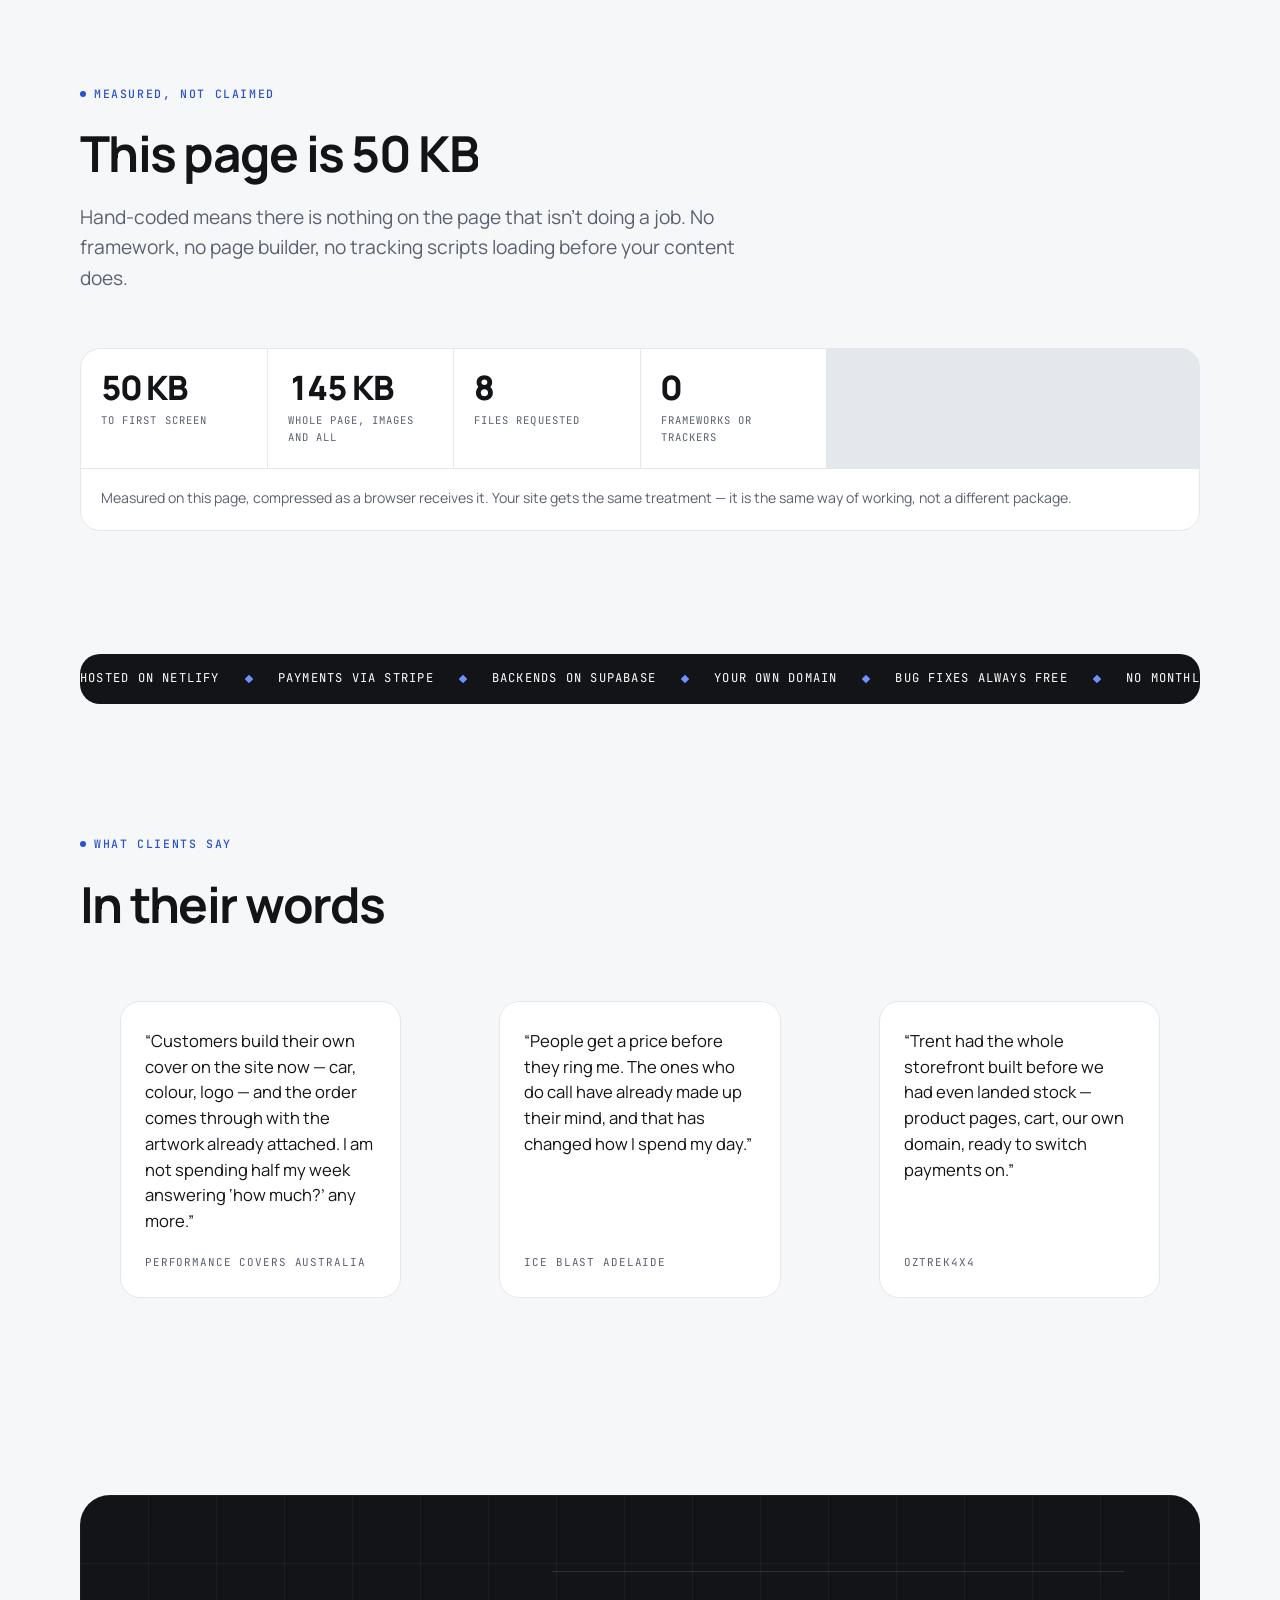
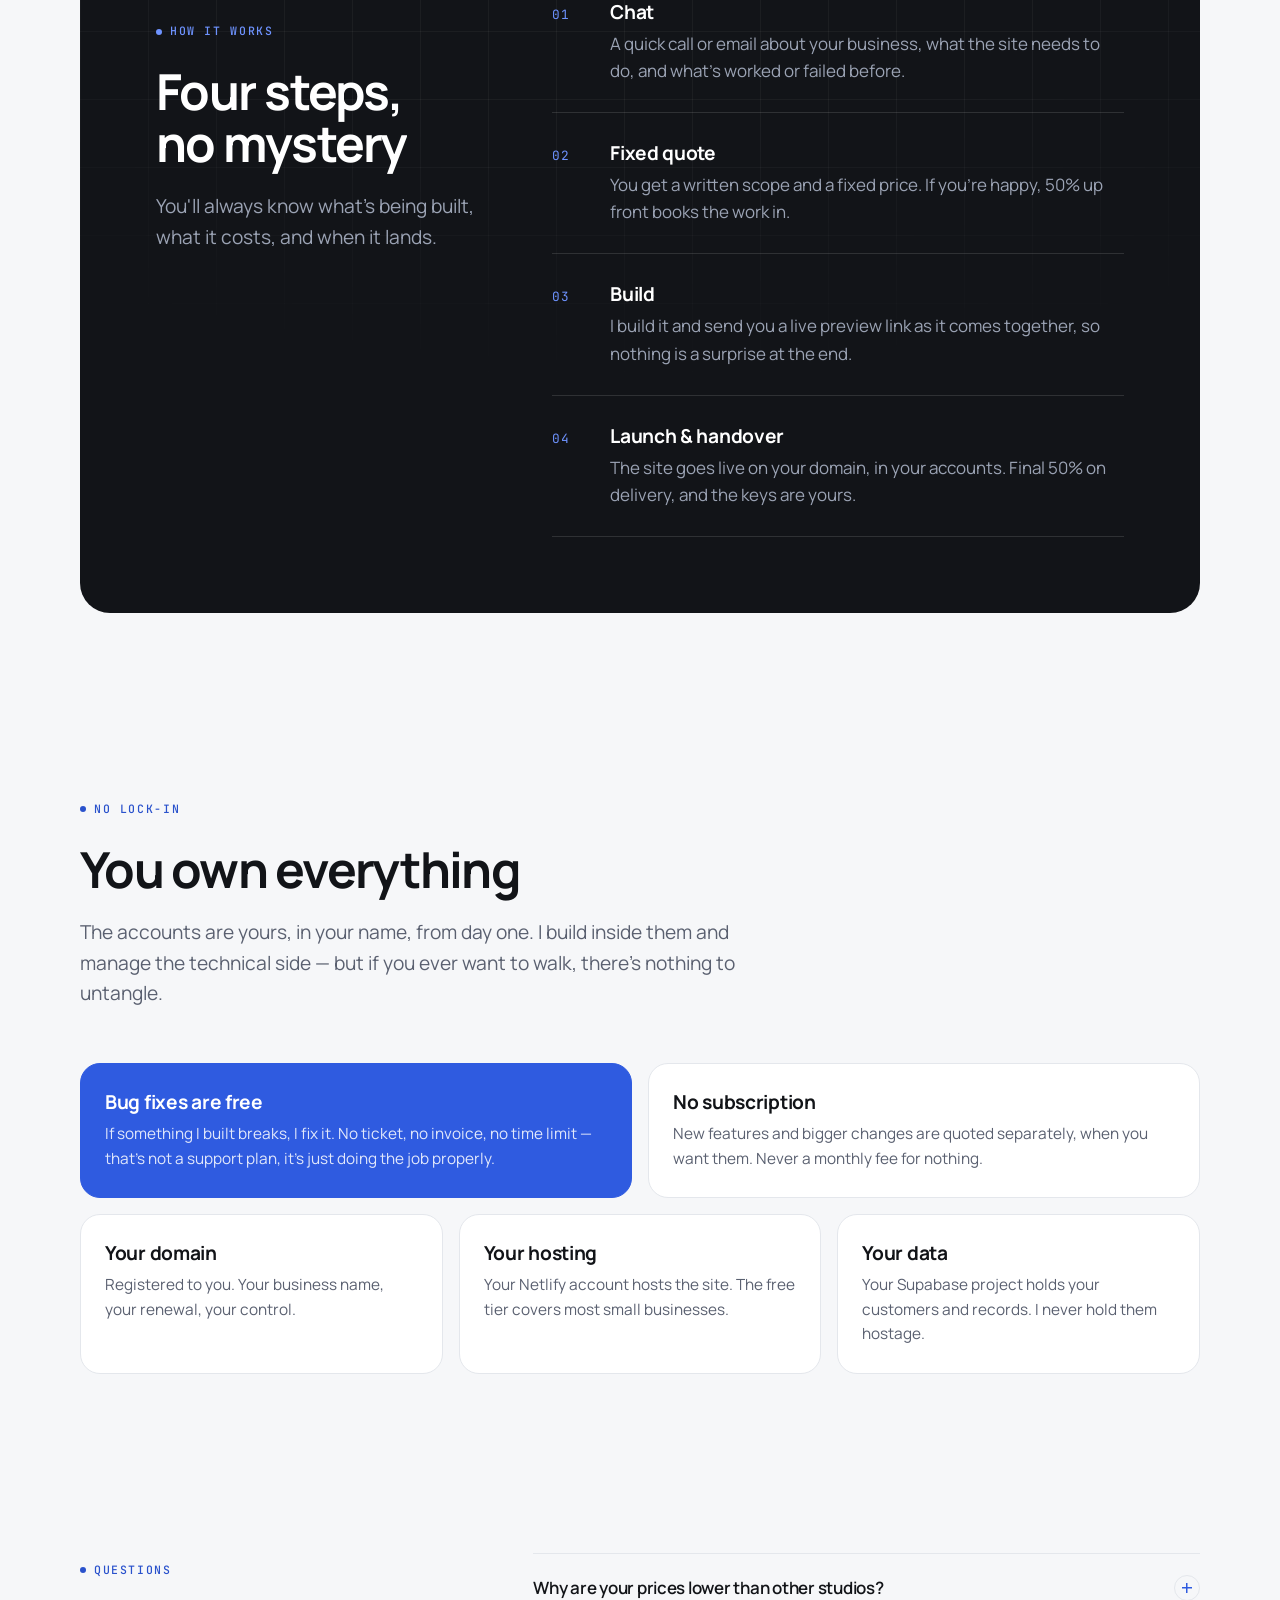
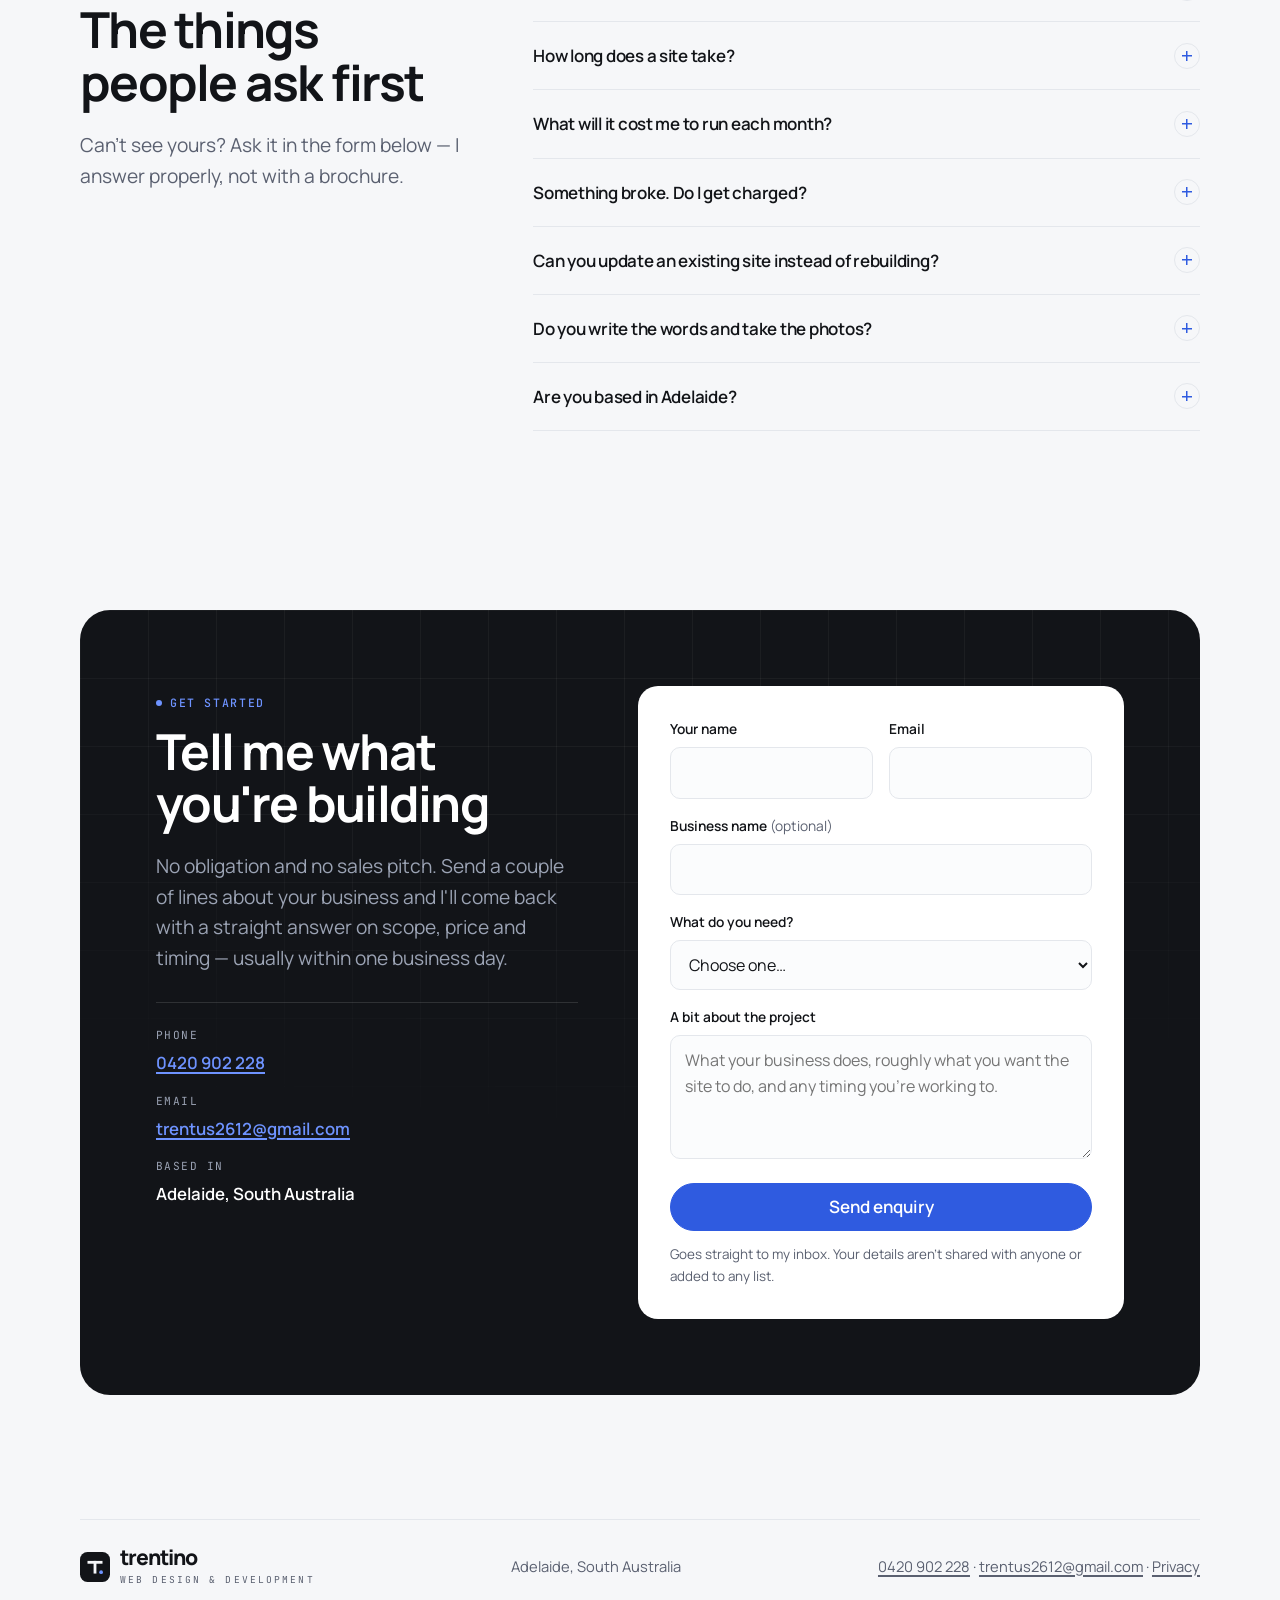
==== commit e3741254: "Add a price estimator and rewrite the "why are you cheaper" answer [skip ci] The estimator asks four" ====
--- a/index.html
+++ b/index.html
@@ -24,7 +24,7 @@
 <link rel="preconnect" href="https://fonts.googleapis.com">
 <link rel="preconnect" href="https://fonts.gstatic.com" crossorigin>
 <link rel="stylesheet" href="https://fonts.googleapis.com/css2?family=JetBrains+Mono:wght@400;500&family=Manrope:wght@400;500;700;800&display=swap">
-<link rel="stylesheet" href="/assets/css/styles.css?v=2">
+<link rel="stylesheet" href="/assets/css/styles.css?v=3">
 
 <script type="application/ld+json">
 {
@@ -275,6 +275,65 @@
     </div>
   </section>
 
+  <!-- ===================== Estimator ===================== -->
+  <section class="section est-section" id="estimate" style="padding-top:clamp(24px,3.5vw,40px)">
+    <div class="wrap">
+      <div class="section-head" data-reveal>
+        <p class="label">Price it yourself</p>
+        <h2 data-split>Not sure which one you need?</h2>
+        <p class="lede">
+          Four questions and you'll have a range and a rough timeline — before you talk to me,
+          and without anyone having to answer an email.
+        </p>
+      </div>
+
+      <div class="est" data-reveal>
+        <form id="estimator">
+          <fieldset>
+            <legend>How many pages?</legend>
+            <div class="est-opts">
+            <label><input type="radio" name="pages" value="few" checked><span>Up to 5</span></label>
+            <label><input type="radio" name="pages" value="many"><span>More than 5</span></label>
+            </div>
+          </fieldset>
+          <fieldset>
+            <legend>Customer logins or stored data?</legend>
+            <div class="est-opts">
+            <label><input type="radio" name="data" value="no" checked><span>No</span></label>
+            <label><input type="radio" name="data" value="yes"><span>Yes</span></label>
+            <label><input type="radio" name="data" value="unsure"><span>Not sure</span></label>
+            </div>
+          </fieldset>
+          <fieldset>
+            <legend>Taking payments online?</legend>
+            <div class="est-opts">
+            <label><input type="radio" name="payments" value="no" checked><span>No</span></label>
+            <label><input type="radio" name="payments" value="yes"><span>Yes</span></label>
+            <label><input type="radio" name="payments" value="unsure"><span>Not sure</span></label>
+            </div>
+          </fieldset>
+          <fieldset>
+            <legend>When do you need it?</legend>
+            <div class="est-opts">
+            <label><input type="radio" name="when" value="no rush" checked><span>No rush</span></label>
+            <label><input type="radio" name="when" value="next month"><span>Next month</span></label>
+            <label><input type="radio" name="when" value="as soon as possible"><span>ASAP</span></label>
+            </div>
+          </fieldset>
+        </form>
+
+        <div class="est-out" aria-live="polite">
+          <span class="est-tier" id="est-tier">Starter Site</span>
+          <span class="est-price" id="est-price">$349</span>
+          <span class="est-time" id="est-time">Usually 1–2 weeks</span>
+          <p class="est-note" id="est-note">Up to five pages, a contact form, and your own domain connected. Fixed price, not an hourly estimate.</p>
+          <button class="btn btn-primary btn-block" type="button" id="est-send">Send this with my enquiry</button>
+          <p class="est-fine">Indicative. Your actual quote is fixed in writing after we talk, and it does not move afterwards.</p>
+        </div>
+      </div>
+    </div>
+  </section>
+
   <!-- ===================== Work ===================== -->
   <section class="section" id="work">
     <div class="wrap">
@@ -521,13 +580,14 @@
           <details>
             <summary>Why are your prices lower than other studios?</summary>
             <p>
-              Because Trentino is early. I have real builds behind me — three of them are
-              above — but not the long back catalogue an established studio charges against.
-              You get a hand-built site for less than the going rate, and I get work I'm
-              proud to point at. That's the trade, and I'd rather say it plainly than
-              pretend otherwise. Prices will go up as the list of finished work does.
+              Because I'm early, not because the work is. Three Adelaide businesses are running
+              sites I built — their words are further up this page. What I don't have yet is the
+              long back catalogue an established studio charges against, and foundation pricing
+              reflects that rather than the quality of the build. It goes up as the list of
+              finished work does.
             </p>
           </details>
+
           <details>
             <summary>How long does a site take?</summary>
             <p>
@@ -703,8 +763,9 @@
 </div>
 
 
-<script src="/assets/js/nav.js?v=2" defer></script>
-<script src="/assets/js/motion.js?v=2" defer></script>
+<script src="/assets/js/nav.js?v=3" defer></script>
+<script src="/assets/js/estimate.js?v=3" defer></script>
+<script src="/assets/js/motion.js?v=3" defer></script>
 
 </body>
 </html>
--- a/assets/css/styles.css
+++ b/assets/css/styles.css
@@ -464,6 +464,95 @@
 }
 .promo-fine { margin: 12px 0 0; font-size: 0.8rem; color: var(--ink-muted); }
 
+
+/* --------------------------------------------------------------------------
+   Estimator
+   Every figure it shows also appears in the pricing section — it maps answers
+   onto published tiers rather than inventing numbers.
+   -------------------------------------------------------------------------- */
+
+/* Interactive, so it only exists when there is JS to run it. Without it the
+   pricing table sits immediately above, which answers the same question. */
+.est-section { display: none; }
+.js .est-section { display: block; }
+
+.est {
+  display: grid;
+  grid-template-columns: minmax(0, 1.25fr) minmax(0, 1fr);
+  gap: clamp(24px, 4vw, 44px);
+  align-items: start;
+  padding: clamp(26px, 4vw, 40px);
+  background: var(--graphite-800);
+  border-radius: var(--r-slab);
+  color: var(--d-ink);
+}
+@media (max-width: 860px) { .est { grid-template-columns: 1fr; } }
+
+.est fieldset { border: 0; margin: 0 0 24px; padding: 0; }
+.est fieldset:last-of-type { margin-bottom: 0; }
+.est legend {
+  padding: 0 0 11px;
+  font-family: var(--mono);
+  font-size: 0.7rem;
+  letter-spacing: 0.12em;
+  text-transform: uppercase;
+  color: var(--d-muted);
+}
+.est-opts { display: flex; flex-wrap: wrap; gap: 8px; }
+
+/* The input stays in the accessibility tree and drives the visible chip. */
+.est-opts input { position: absolute; opacity: 0; width: 1px; height: 1px; }
+.est-opts span {
+  display: inline-block;
+  padding: 9px 16px;
+  border: 1px solid var(--d-line);
+  border-radius: 999px;
+  font-size: 0.93rem;
+  color: var(--d-ink);
+  cursor: pointer;
+  transition: background-color 0.16s ease, border-color 0.16s ease, color 0.16s ease;
+}
+.est-opts label:hover span { border-color: rgba(255, 255, 255, 0.35); }
+.est-opts input:checked + span { background: var(--signal); border-color: var(--signal); color: #fff; }
+.est-opts input:focus-visible + span { outline: 3px solid var(--signal-soft); outline-offset: 3px; }
+
+.est-out {
+  background: var(--card);
+  color: var(--ink);
+  border-radius: var(--r-card);
+  padding: 26px 24px;
+  position: sticky;
+  top: 118px;
+}
+@media (max-width: 860px) { .est-out { position: static; } }
+
+.est-tier {
+  display: block;
+  font-family: var(--mono);
+  font-size: 0.68rem;
+  letter-spacing: 0.12em;
+  text-transform: uppercase;
+  color: var(--signal-ink);
+}
+.est-price {
+  display: block;
+  margin: 10px 0 6px;
+  font-size: clamp(1.8rem, 3.4vw, 2.3rem);
+  font-weight: 800;
+  letter-spacing: -0.04em;
+  line-height: 1.05;
+  font-variant-numeric: tabular-nums;
+}
+.est-time { display: block; font-size: 0.92rem; color: var(--ink-muted); }
+.est-note {
+  margin: 16px 0 20px;
+  padding-top: 16px;
+  border-top: 1px solid var(--line);
+  font-size: 0.9rem;
+  color: var(--ink-muted);
+}
+.est-fine { margin: 12px 0 0; font-size: 0.8rem; color: var(--ink-muted); }
+
 /* --------------------------------------------------------------------------
    Work
    -------------------------------------------------------------------------- */
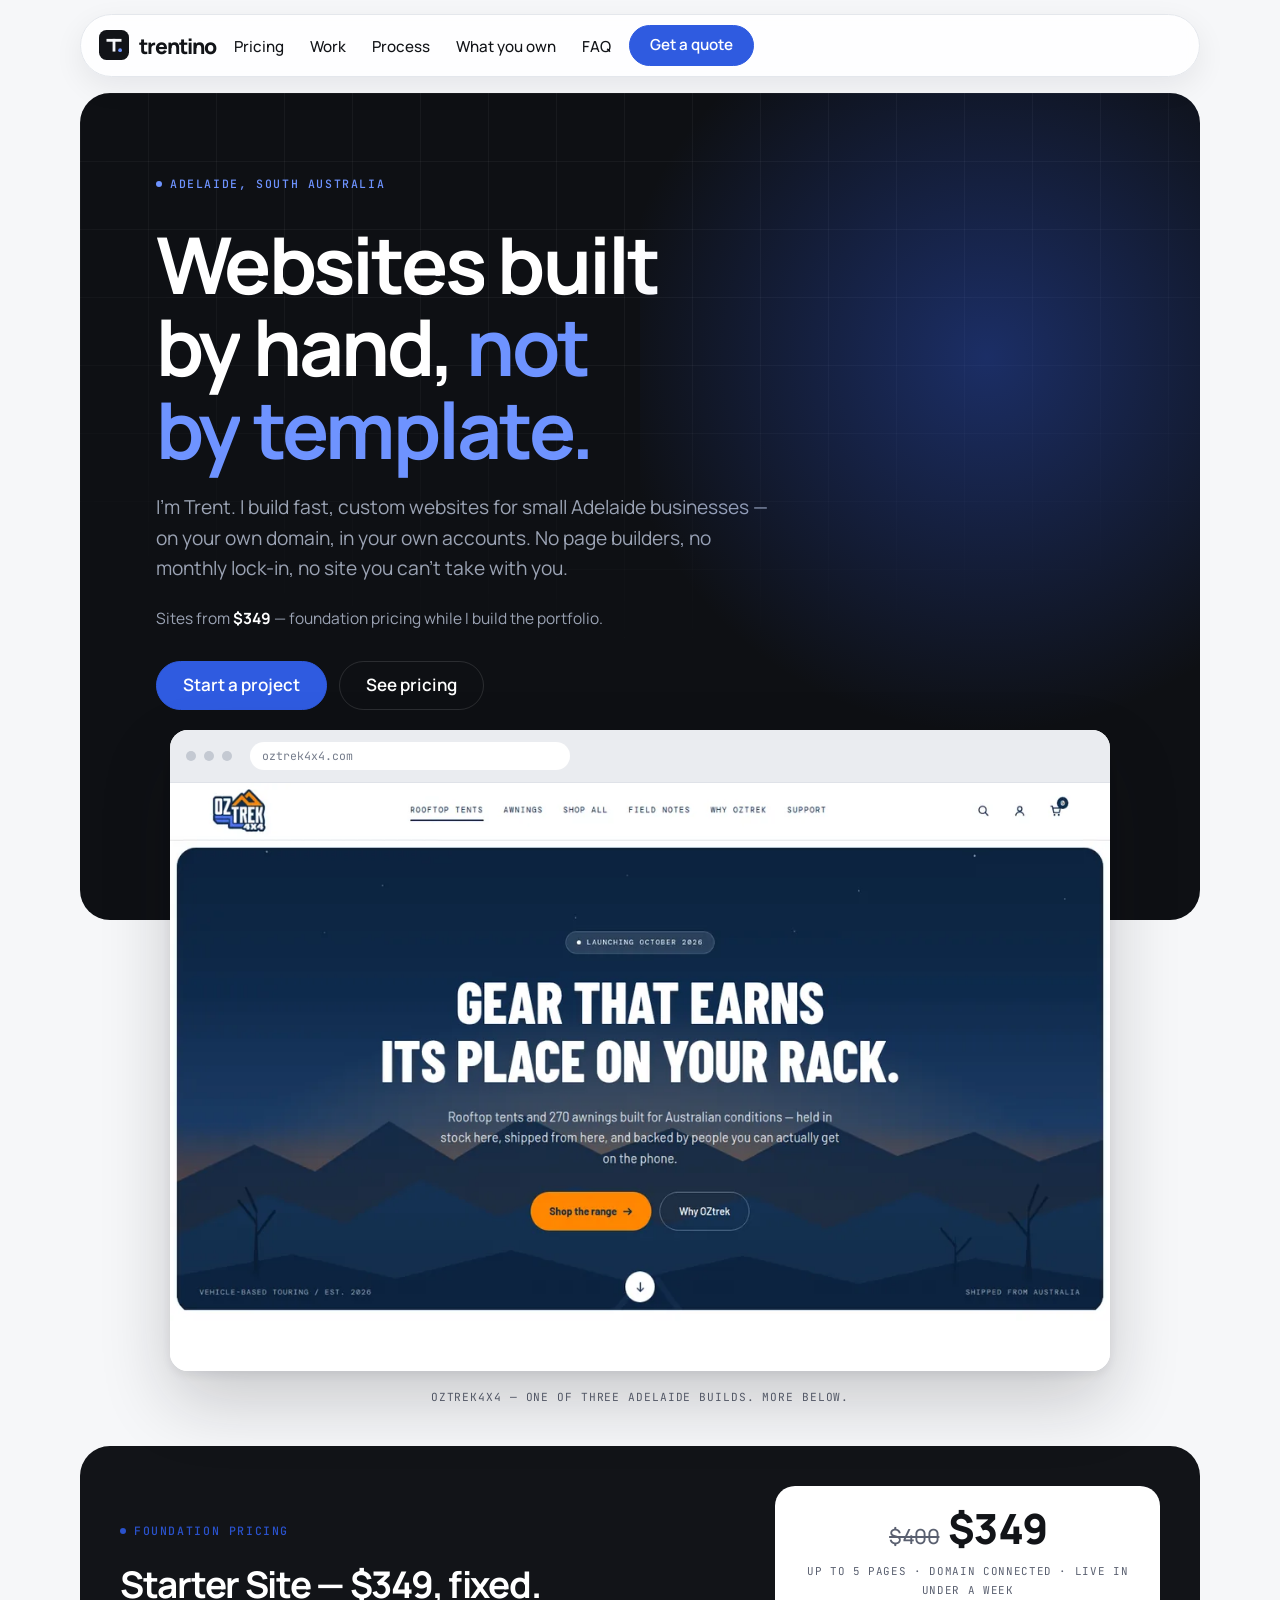
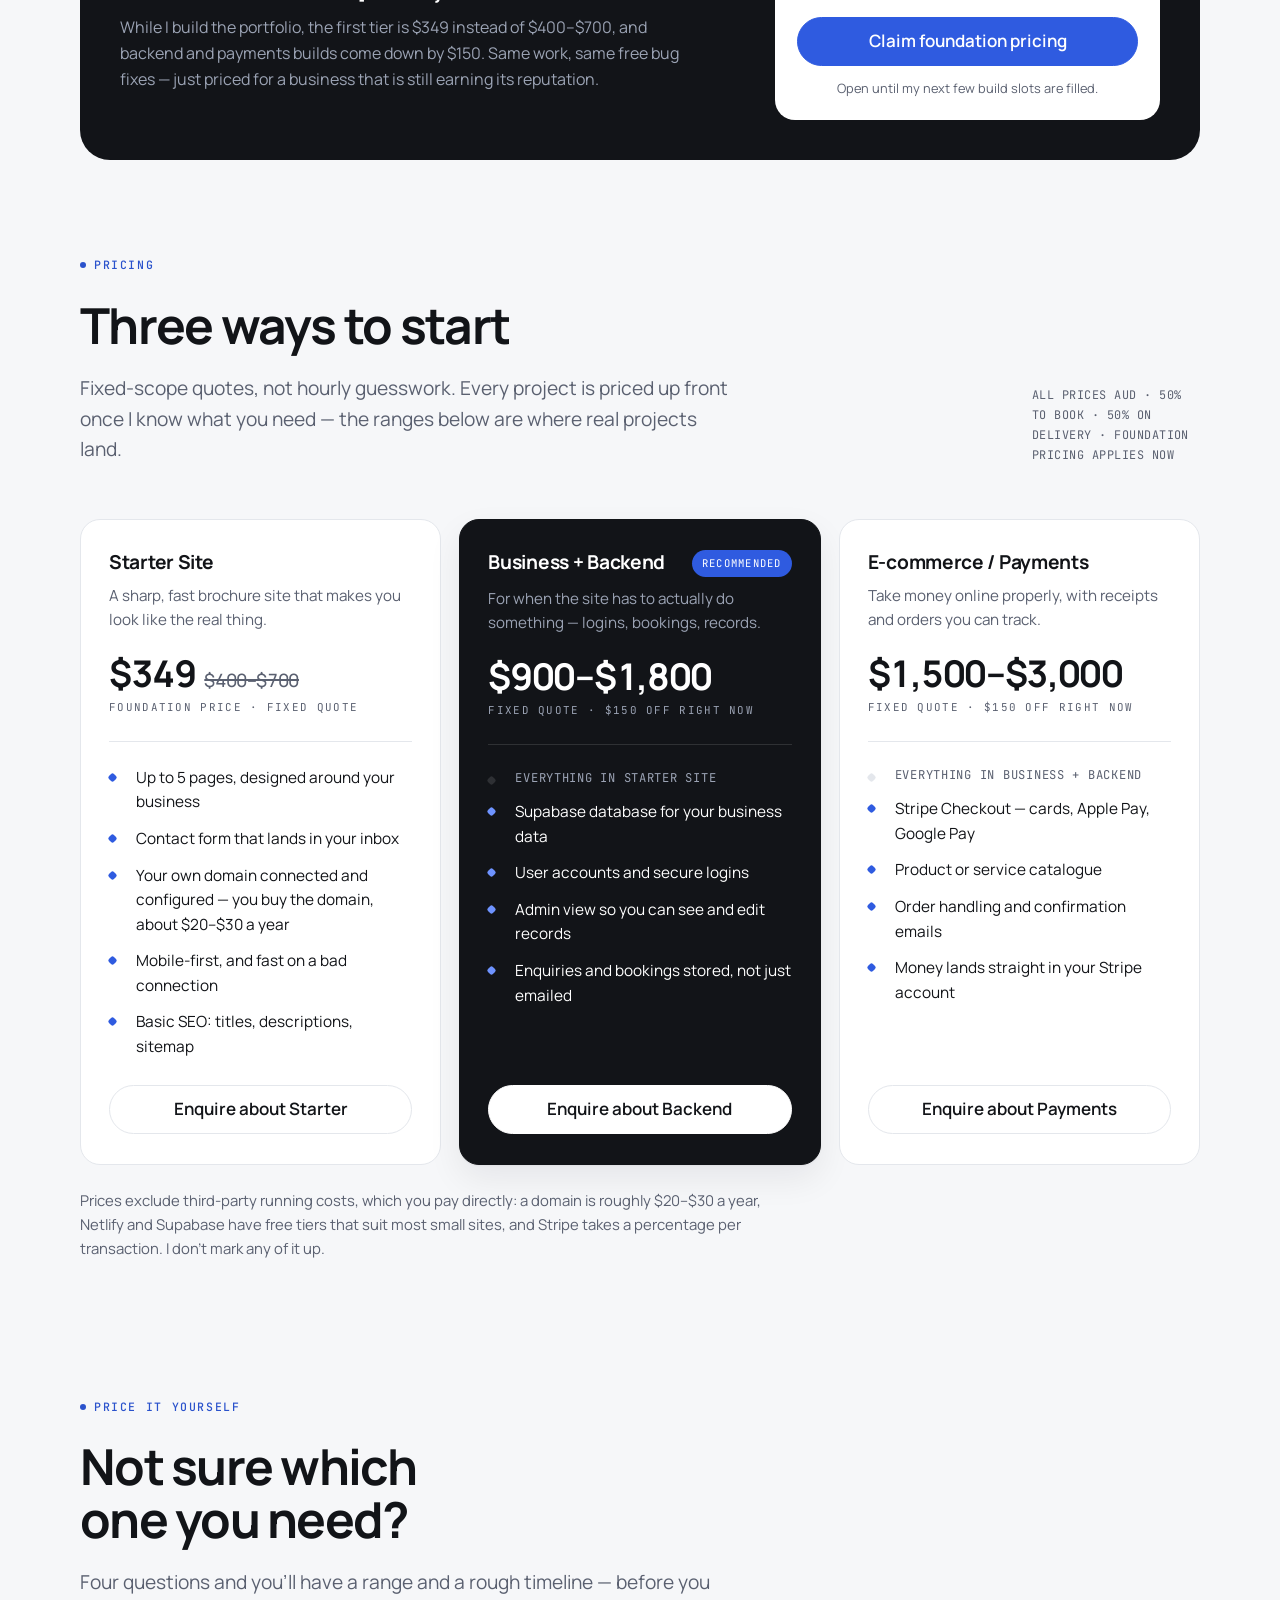
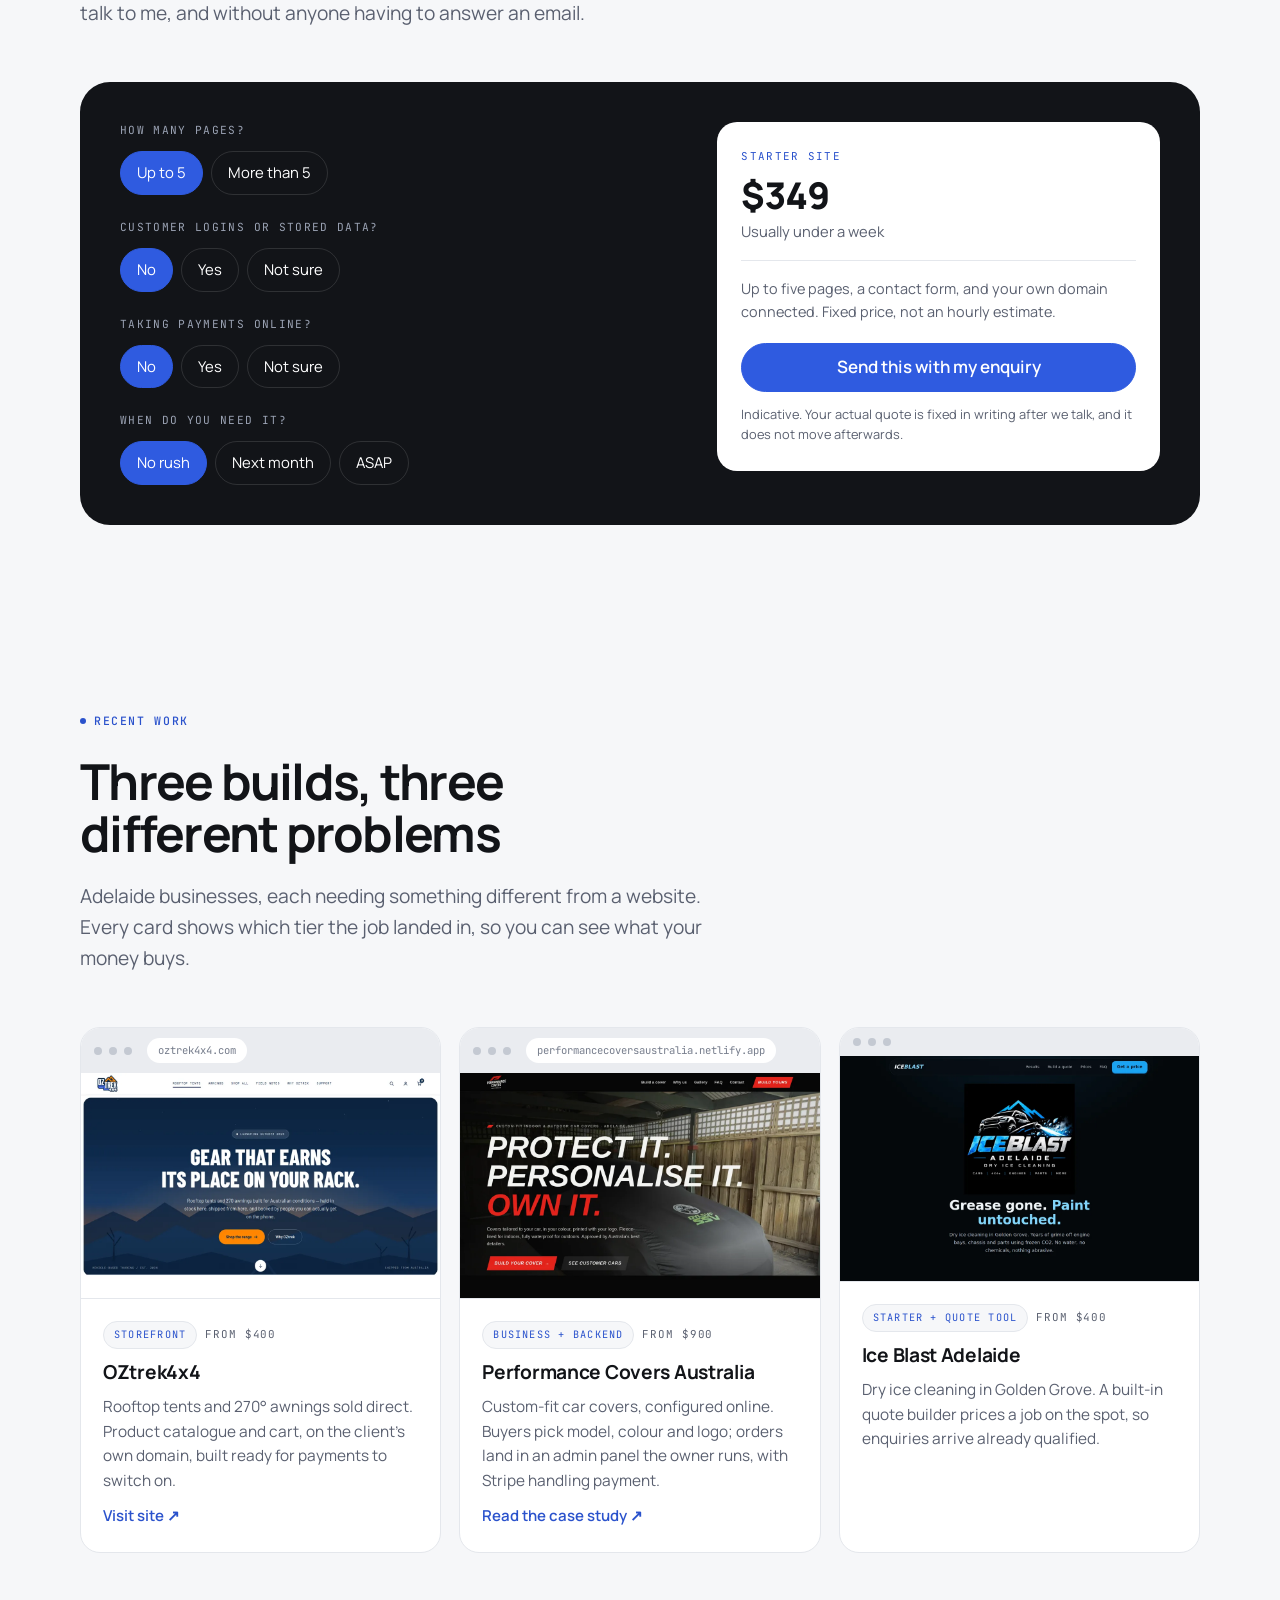
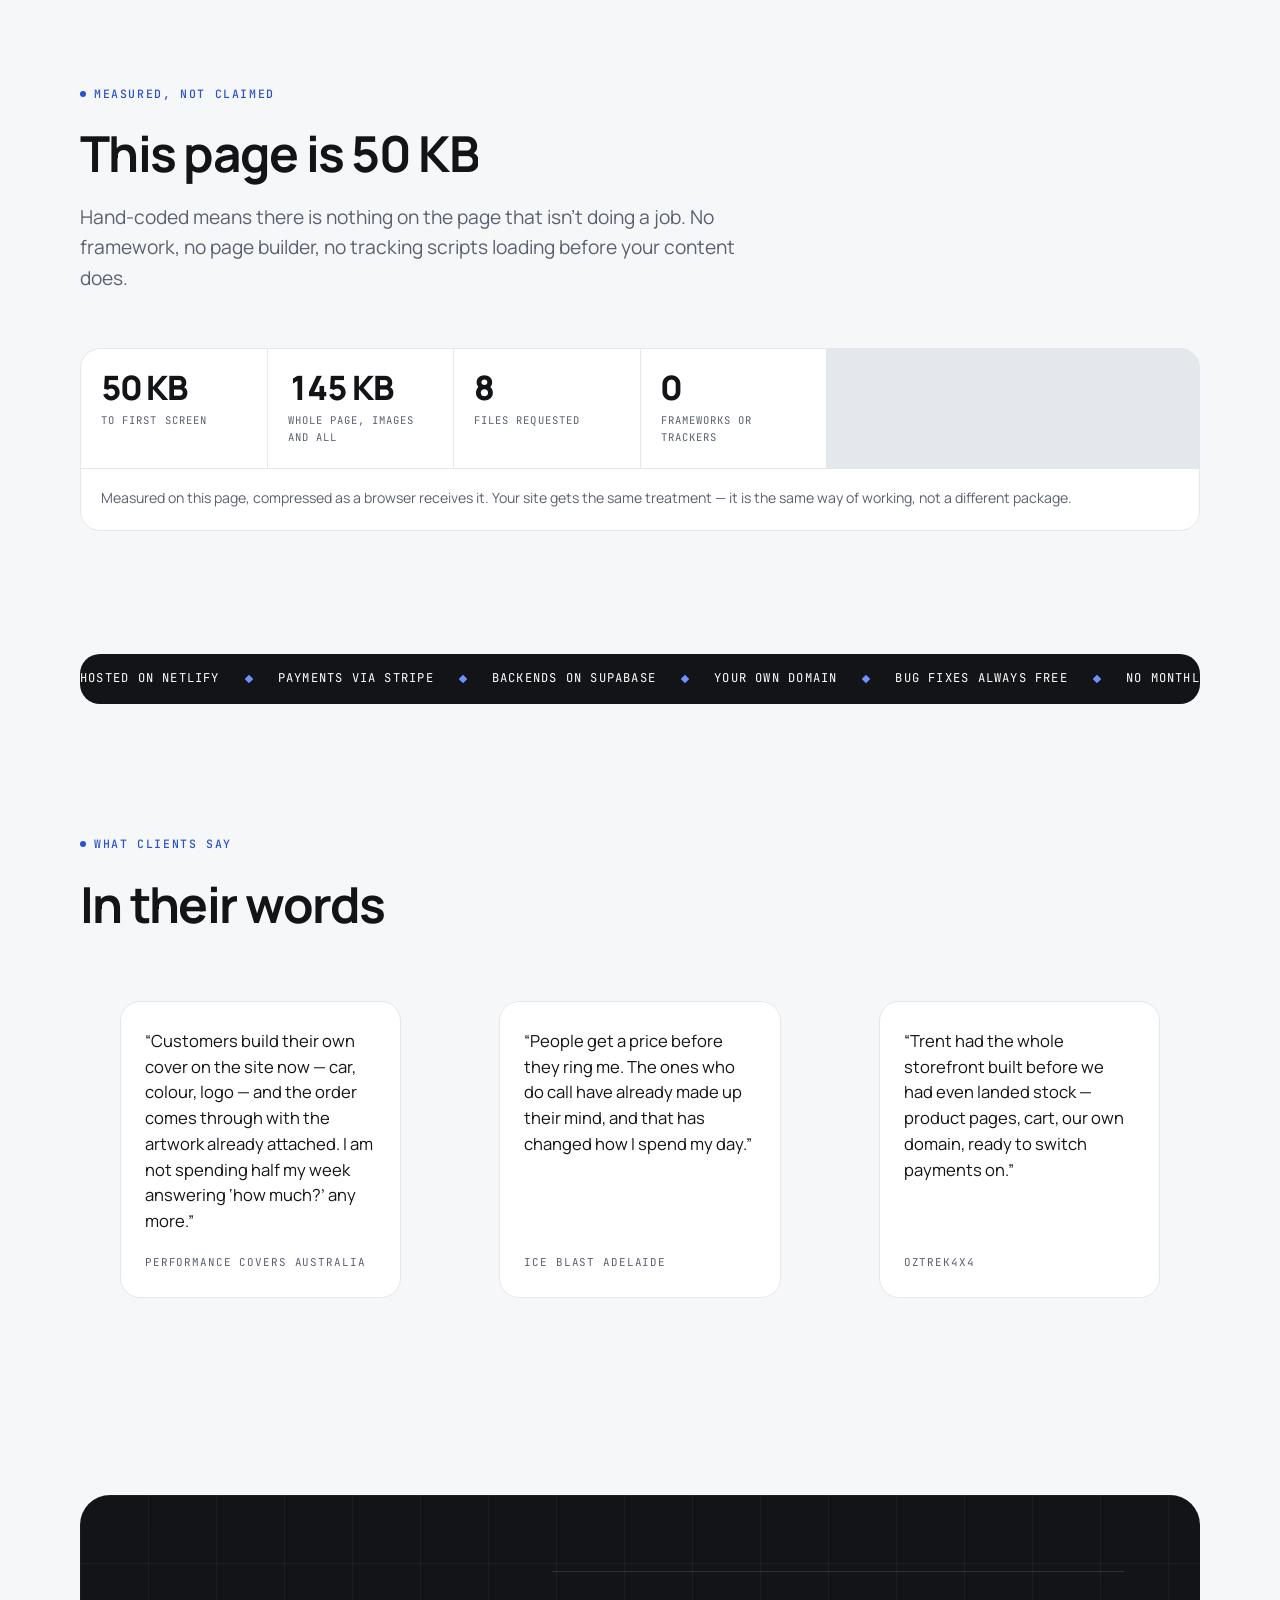
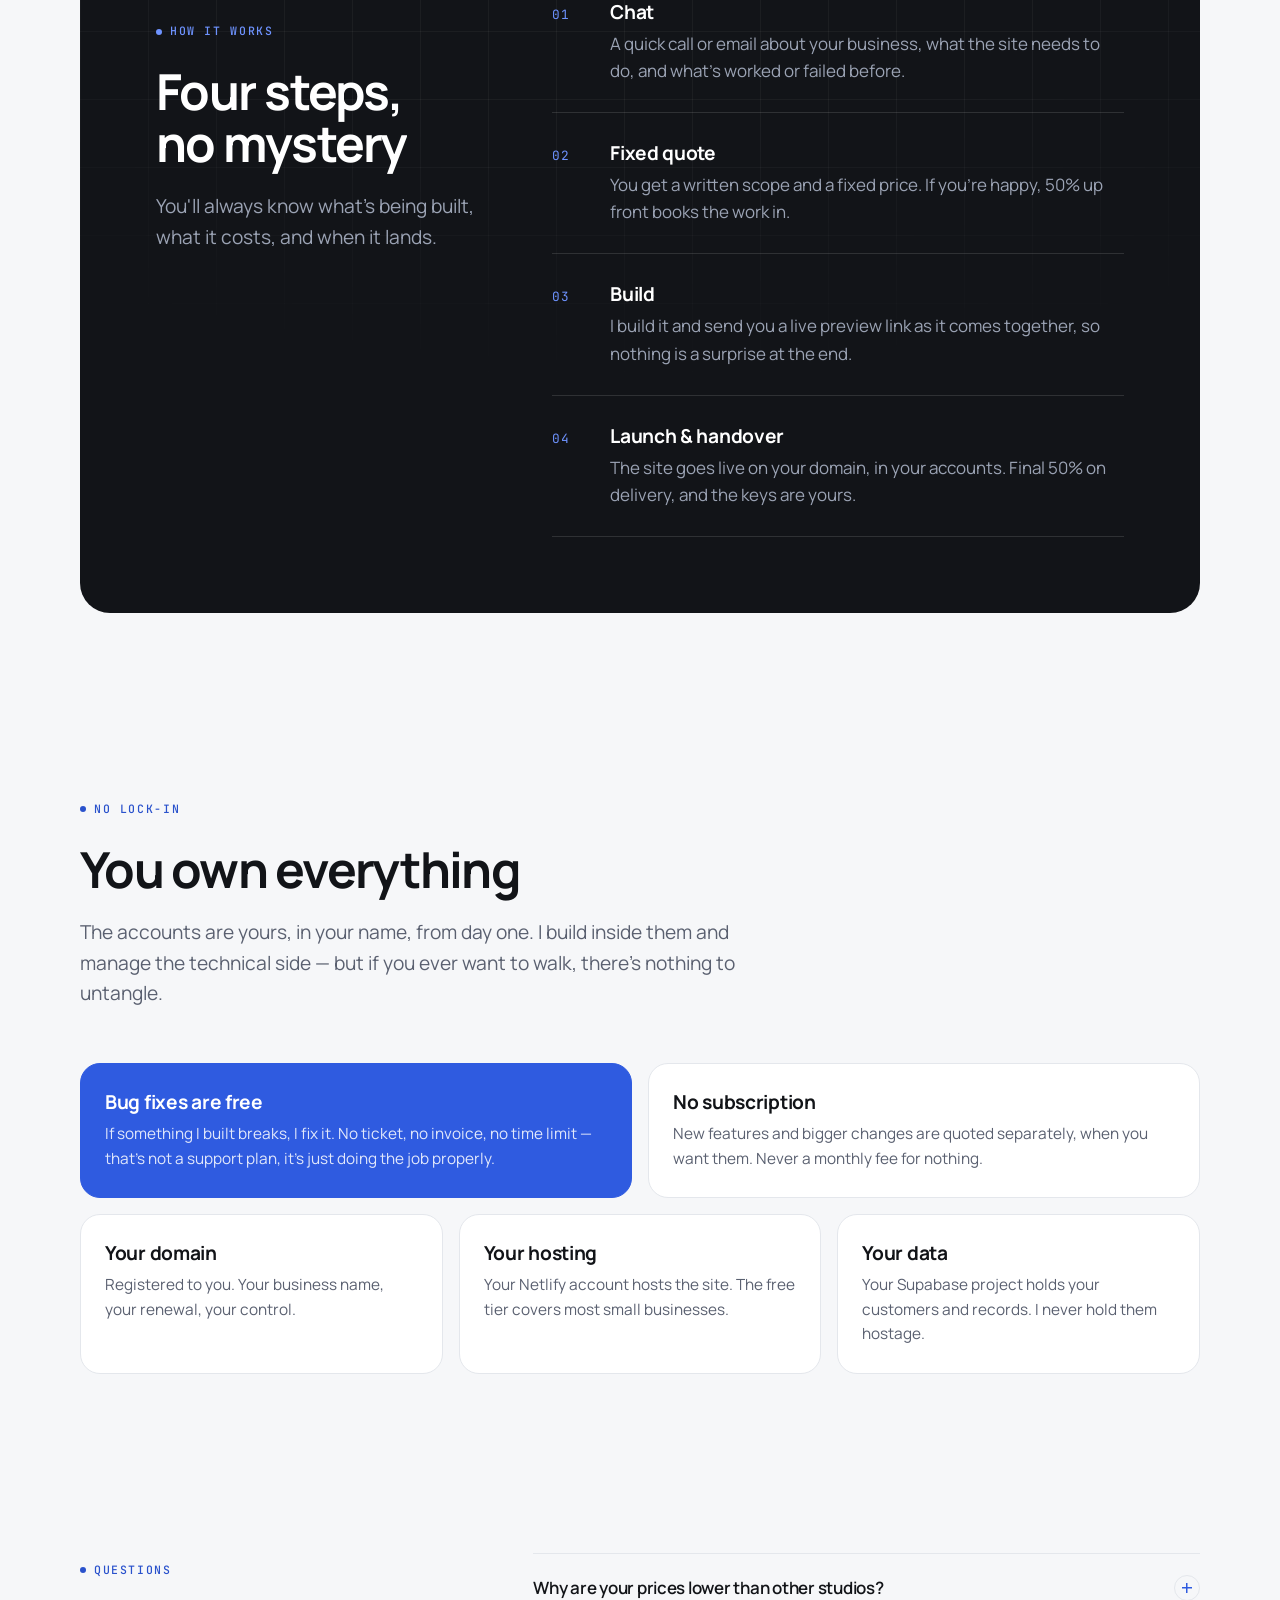
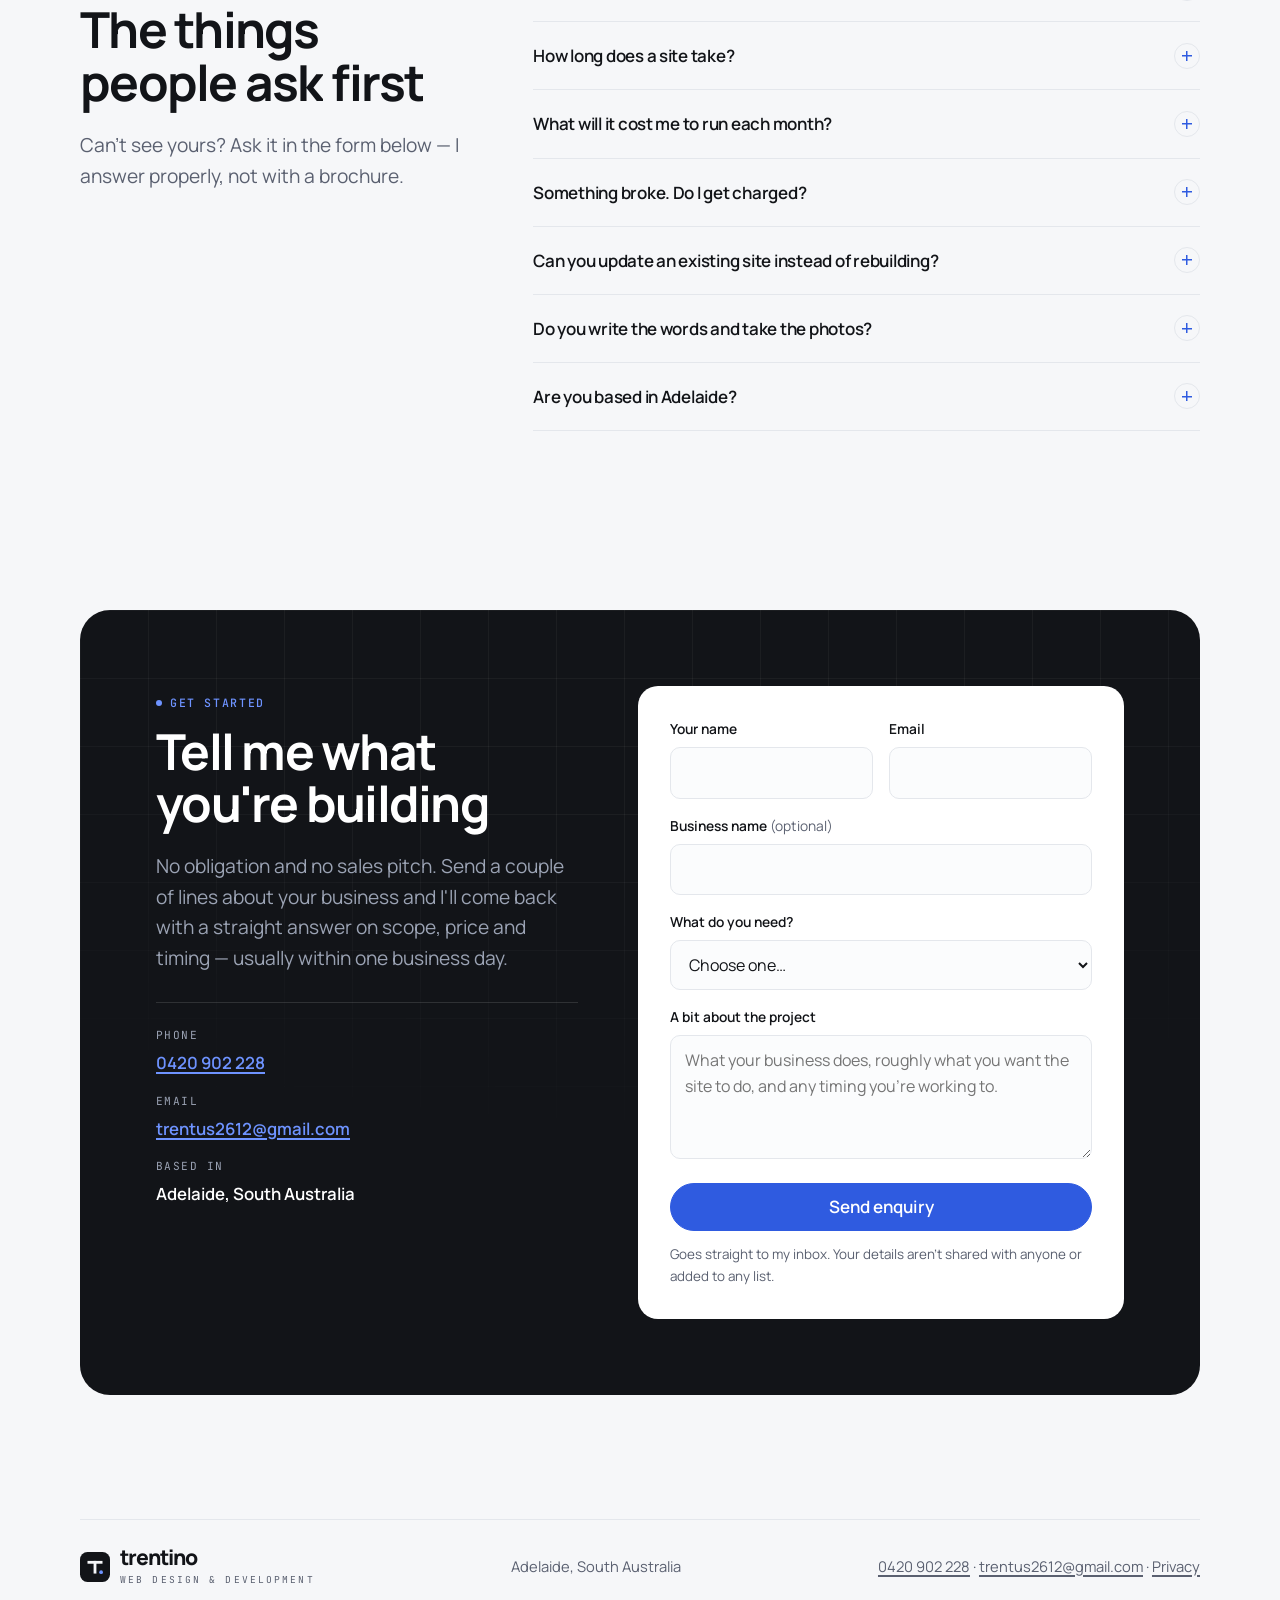
==== commit 435f286d: "Starter builds are under a week, not one to two [skip ci] Corrected in the four places the claim app" ====
--- a/index.html
+++ b/index.html
@@ -59,7 +59,7 @@
       "name": "How long does a site take?",
       "acceptedAnswer": {
         "@type": "Answer",
-        "text": "A Starter Site is usually 1–2 weeks from the day content is ready. Backend and payments work typically runs 2–4 weeks. The honest bottleneck is almost always getting copy and photos, not the code."
+        "text": "A Starter Site is usually under a week from the day content is ready. Backend and payments work typically runs 2–4 weeks. The honest bottleneck is almost always getting copy and photos, not the code."
       }
     },
     {
@@ -192,7 +192,7 @@
         </div>
         <div class="promo-act">
           <span class="promo-price"><s>$400</s> $349</span>
-          <span class="promo-terms">Up to 5 pages · domain connected · live in 1–2 weeks</span>
+          <span class="promo-terms">Up to 5 pages · domain connected · live in under a week</span>
           <a class="btn btn-primary btn-block" href="#contact">Claim foundation pricing</a>
           <p class="promo-fine">Open until my next few build slots are filled.</p>
         </div>
@@ -325,7 +325,7 @@
         <div class="est-out" aria-live="polite">
           <span class="est-tier" id="est-tier">Starter Site</span>
           <span class="est-price" id="est-price">$349</span>
-          <span class="est-time" id="est-time">Usually 1–2 weeks</span>
+          <span class="est-time" id="est-time">Usually under a week</span>
           <p class="est-note" id="est-note">Up to five pages, a contact form, and your own domain connected. Fixed price, not an hourly estimate.</p>
           <button class="btn btn-primary btn-block" type="button" id="est-send">Send this with my enquiry</button>
           <p class="est-fine">Indicative. Your actual quote is fixed in writing after we talk, and it does not move afterwards.</p>
@@ -591,7 +591,7 @@
           <details>
             <summary>How long does a site take?</summary>
             <p>
-              A Starter Site is usually 1–2 weeks from the day content is ready. Backend and
+              A Starter Site is usually under a week from the day content is ready. Backend and
               payments work typically runs 2–4 weeks. The honest bottleneck is almost always
               getting copy and photos, not the code.
             </p>
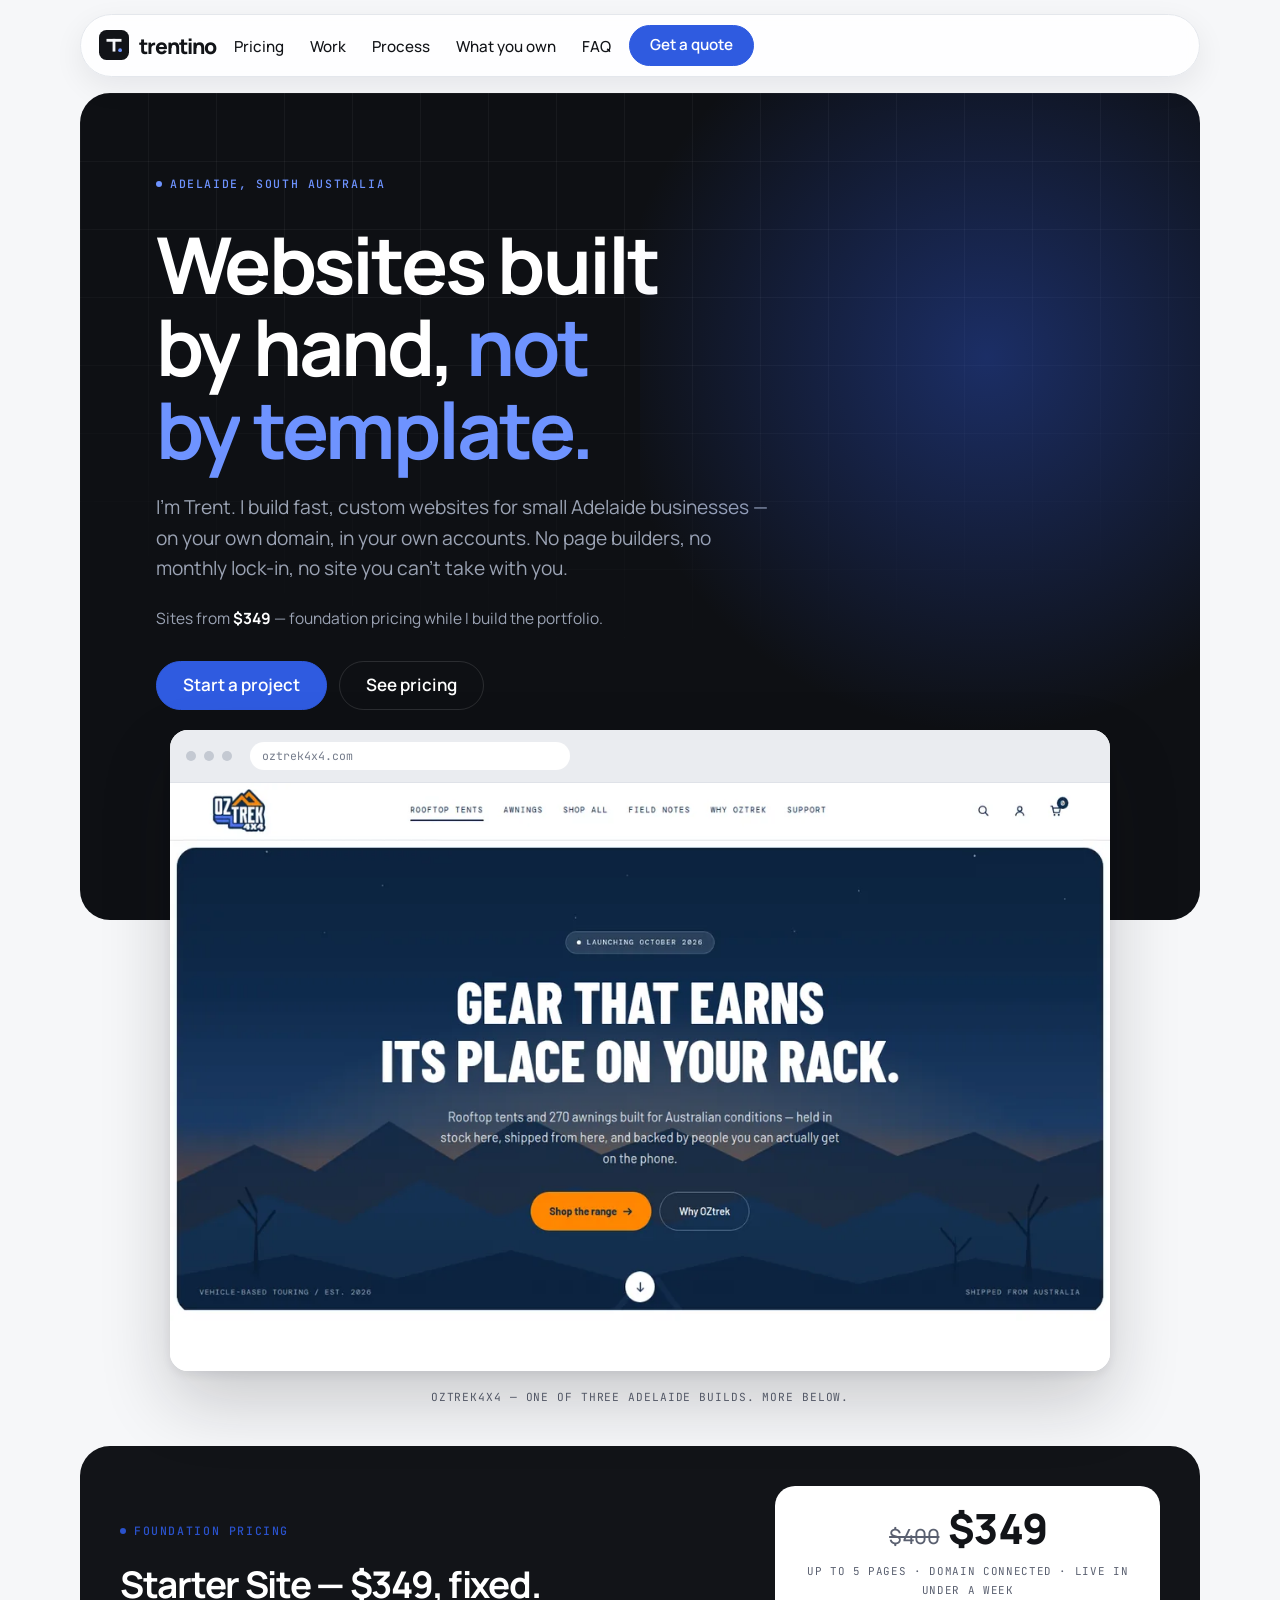
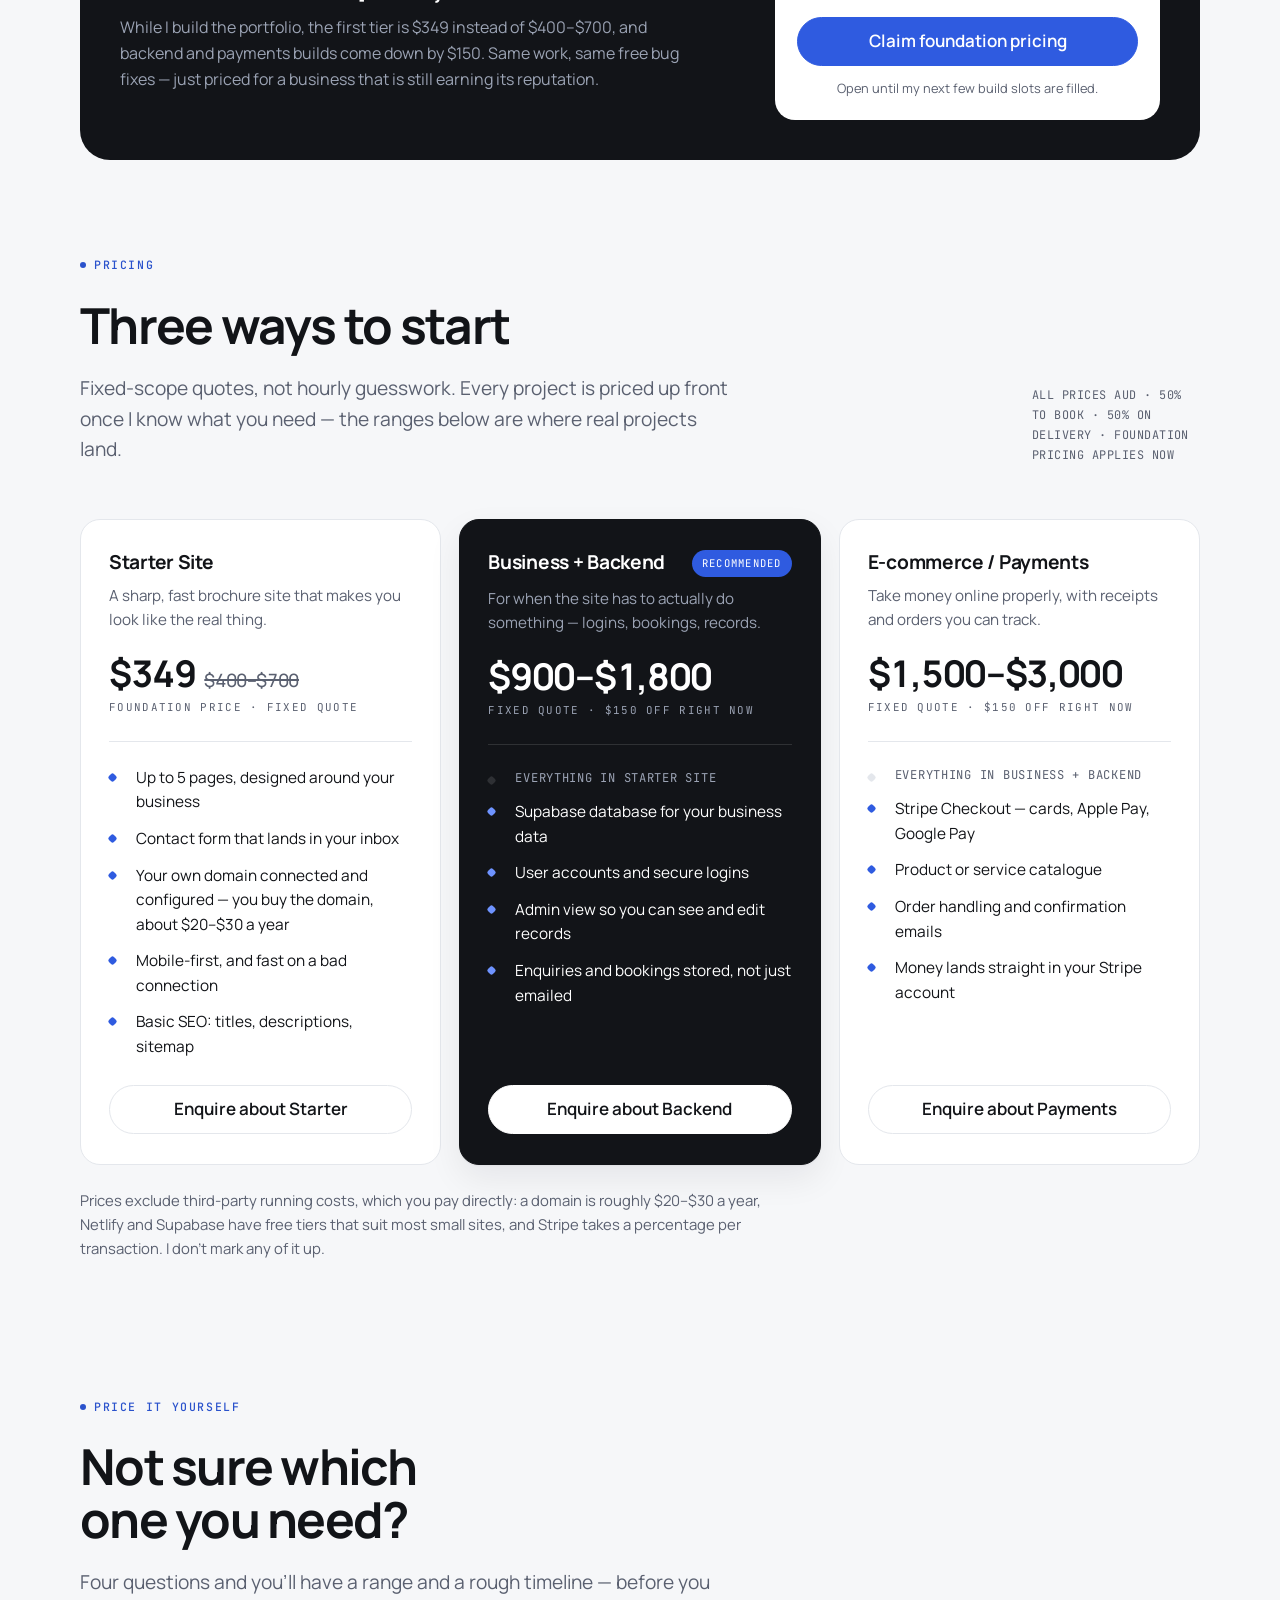
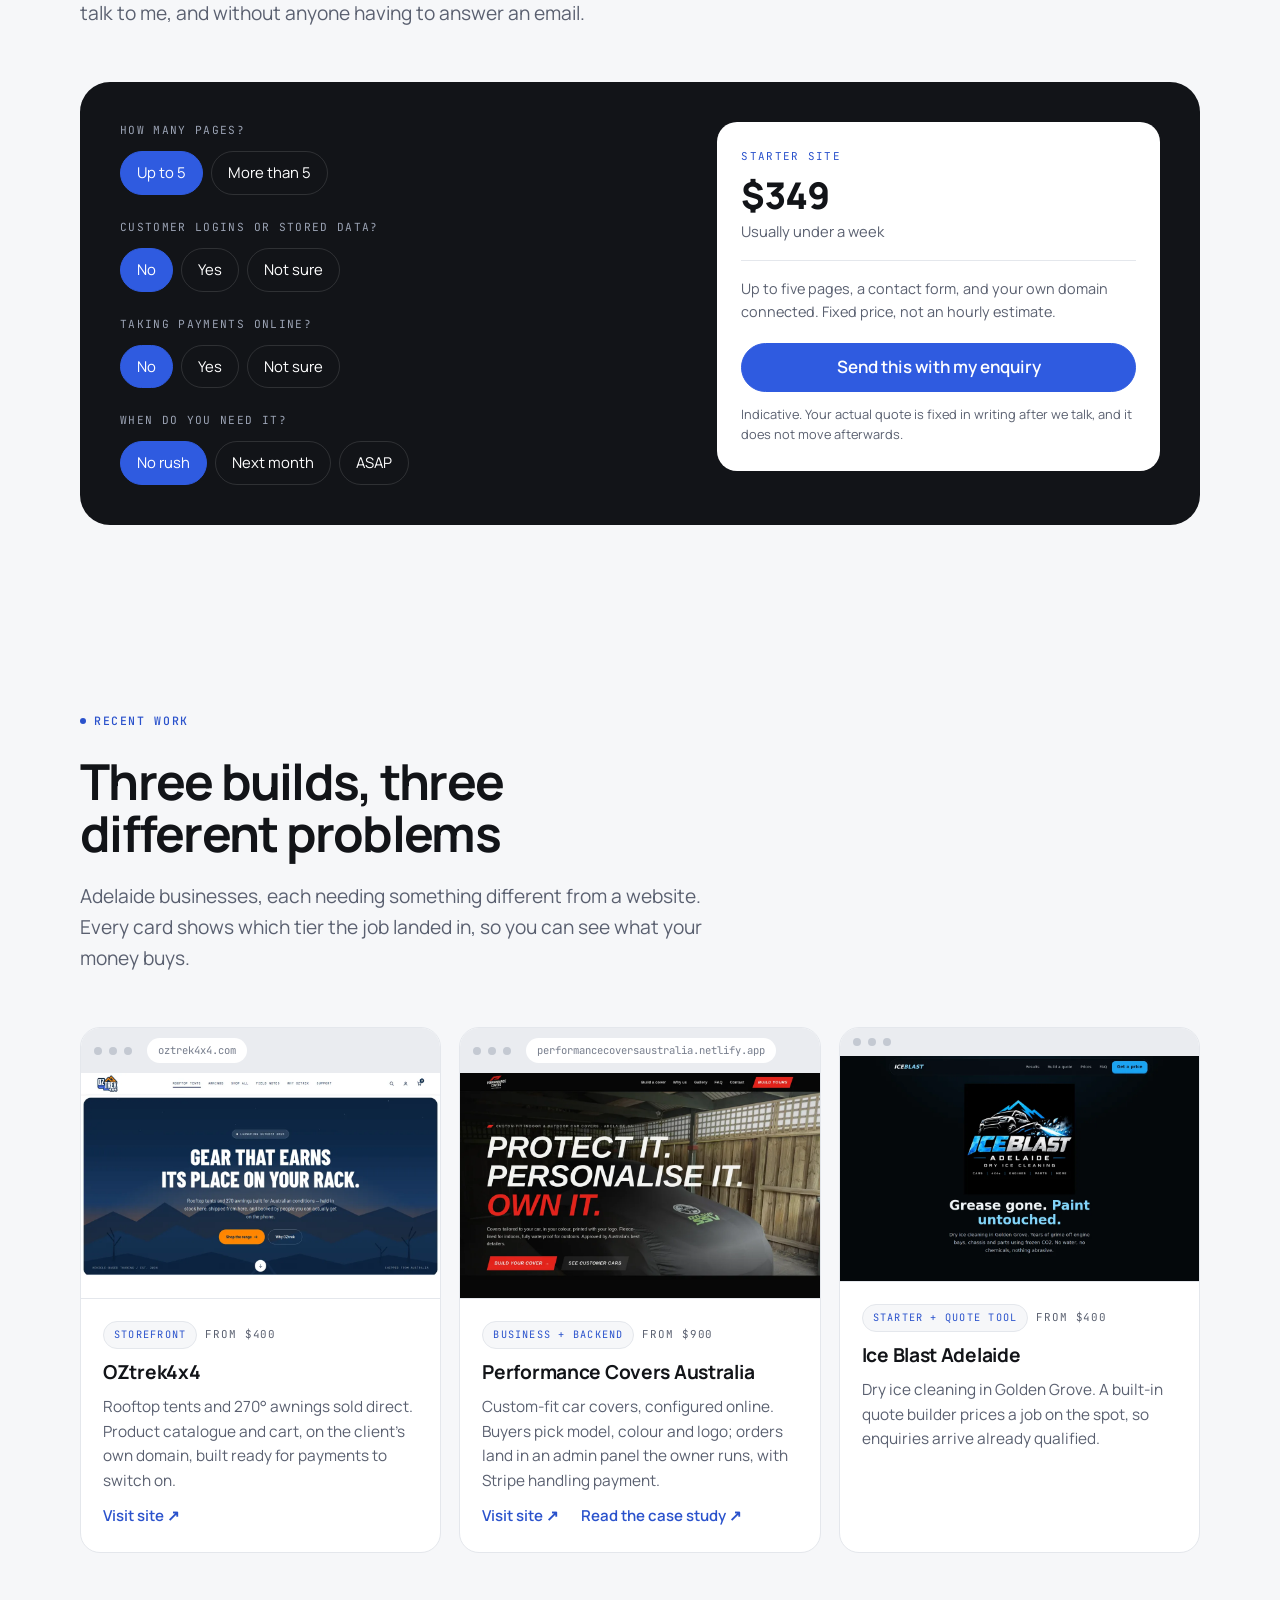
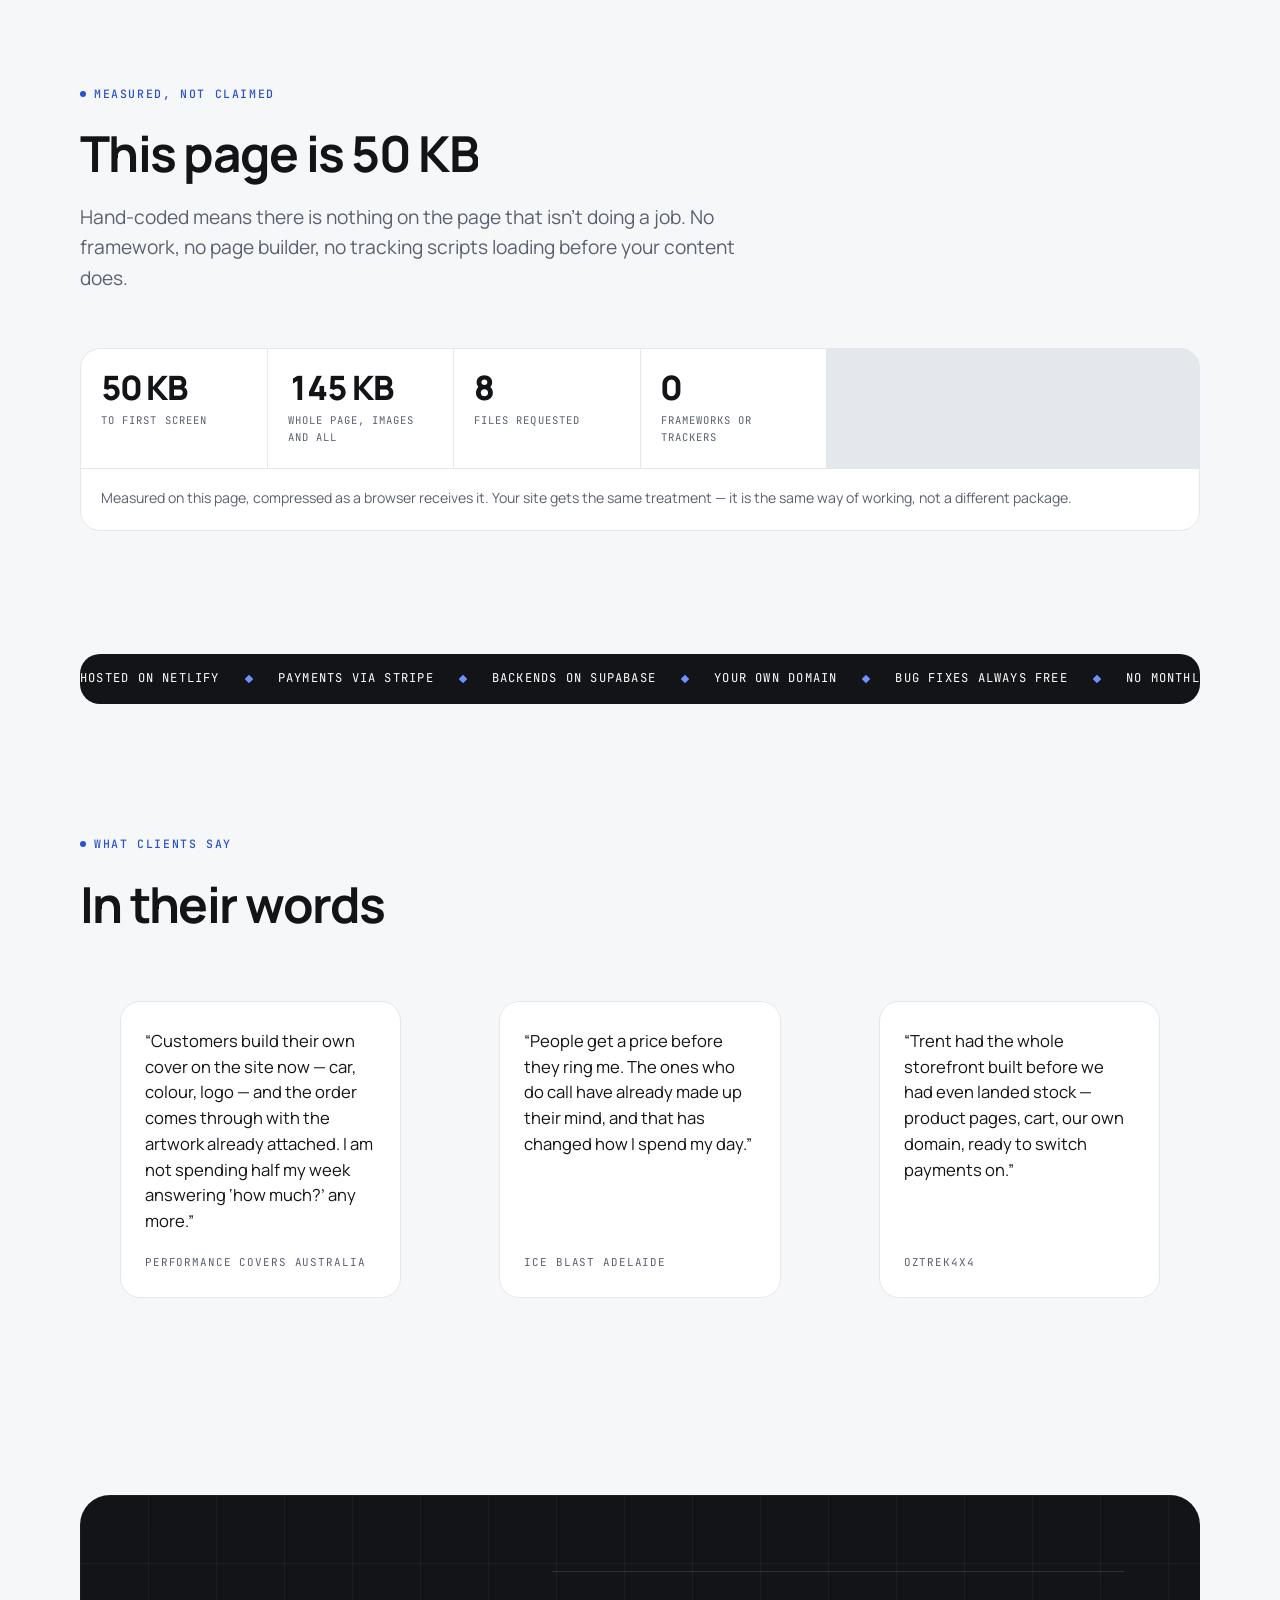
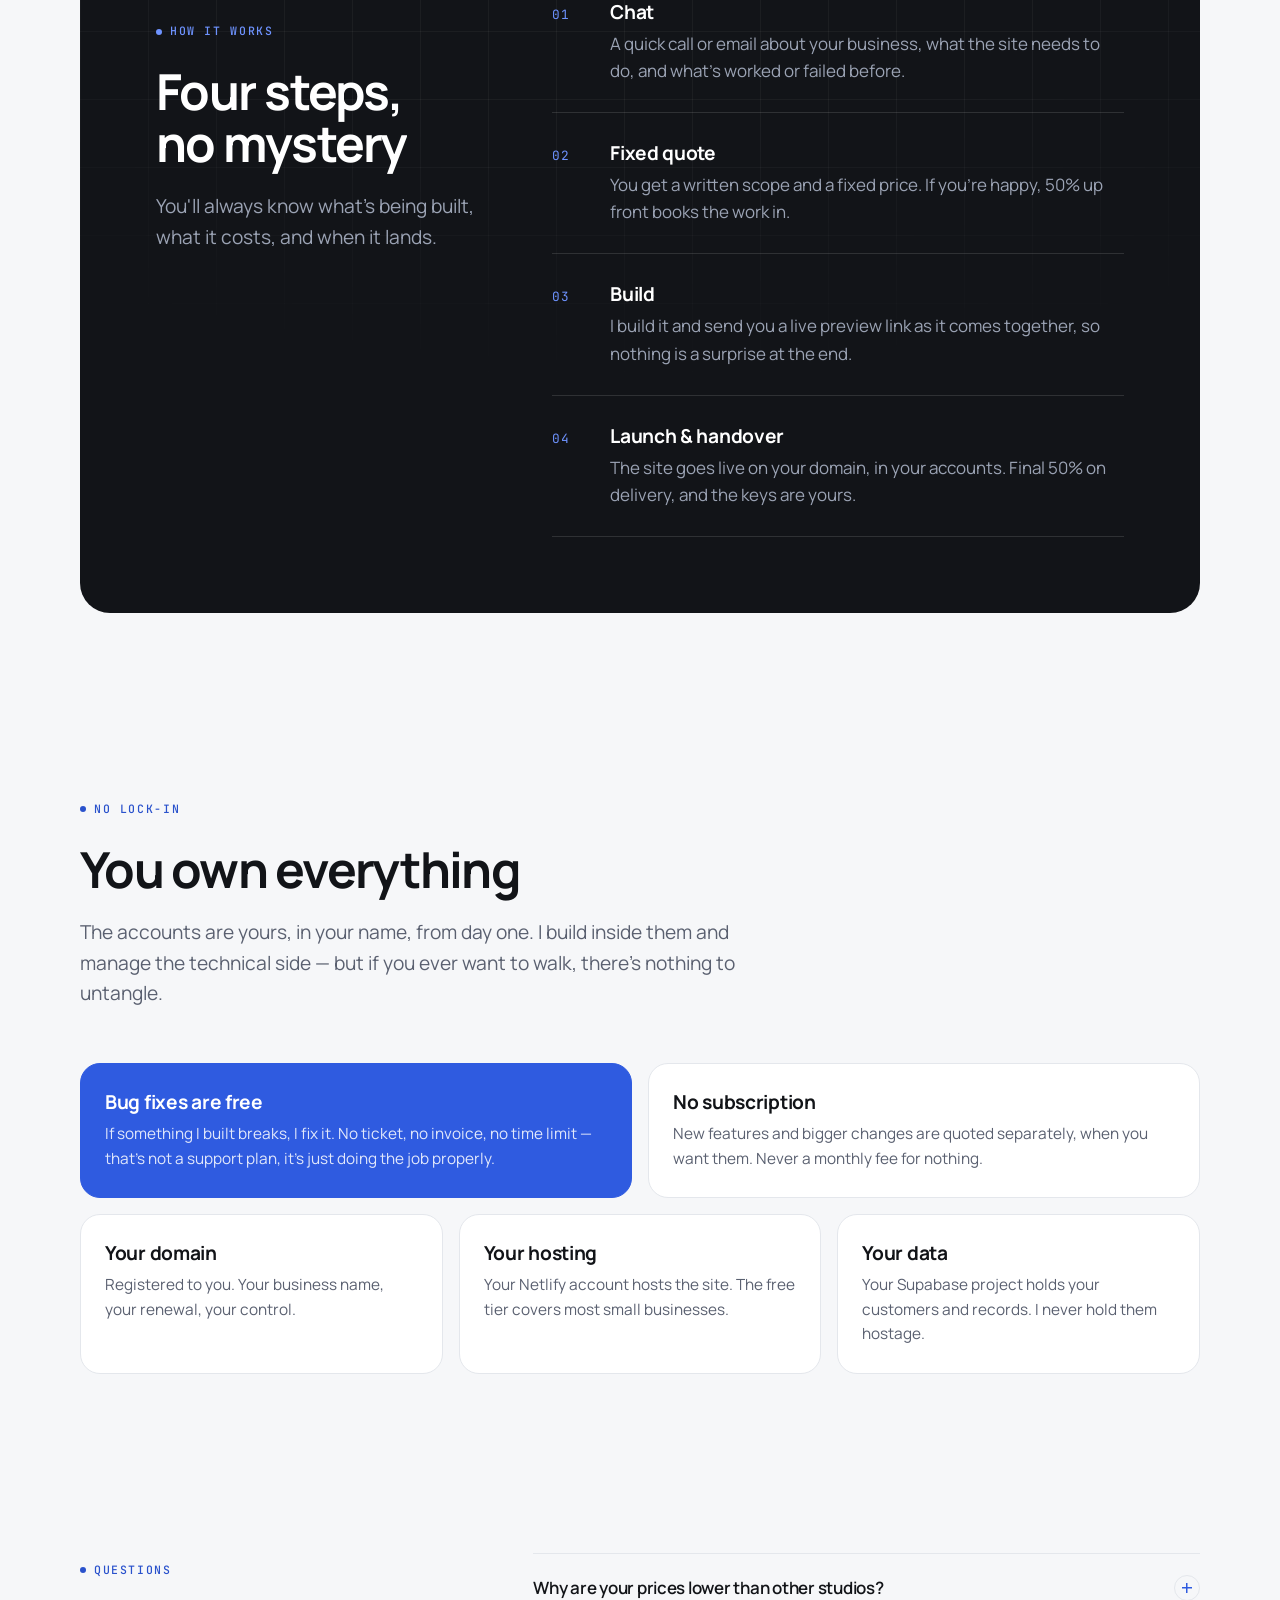
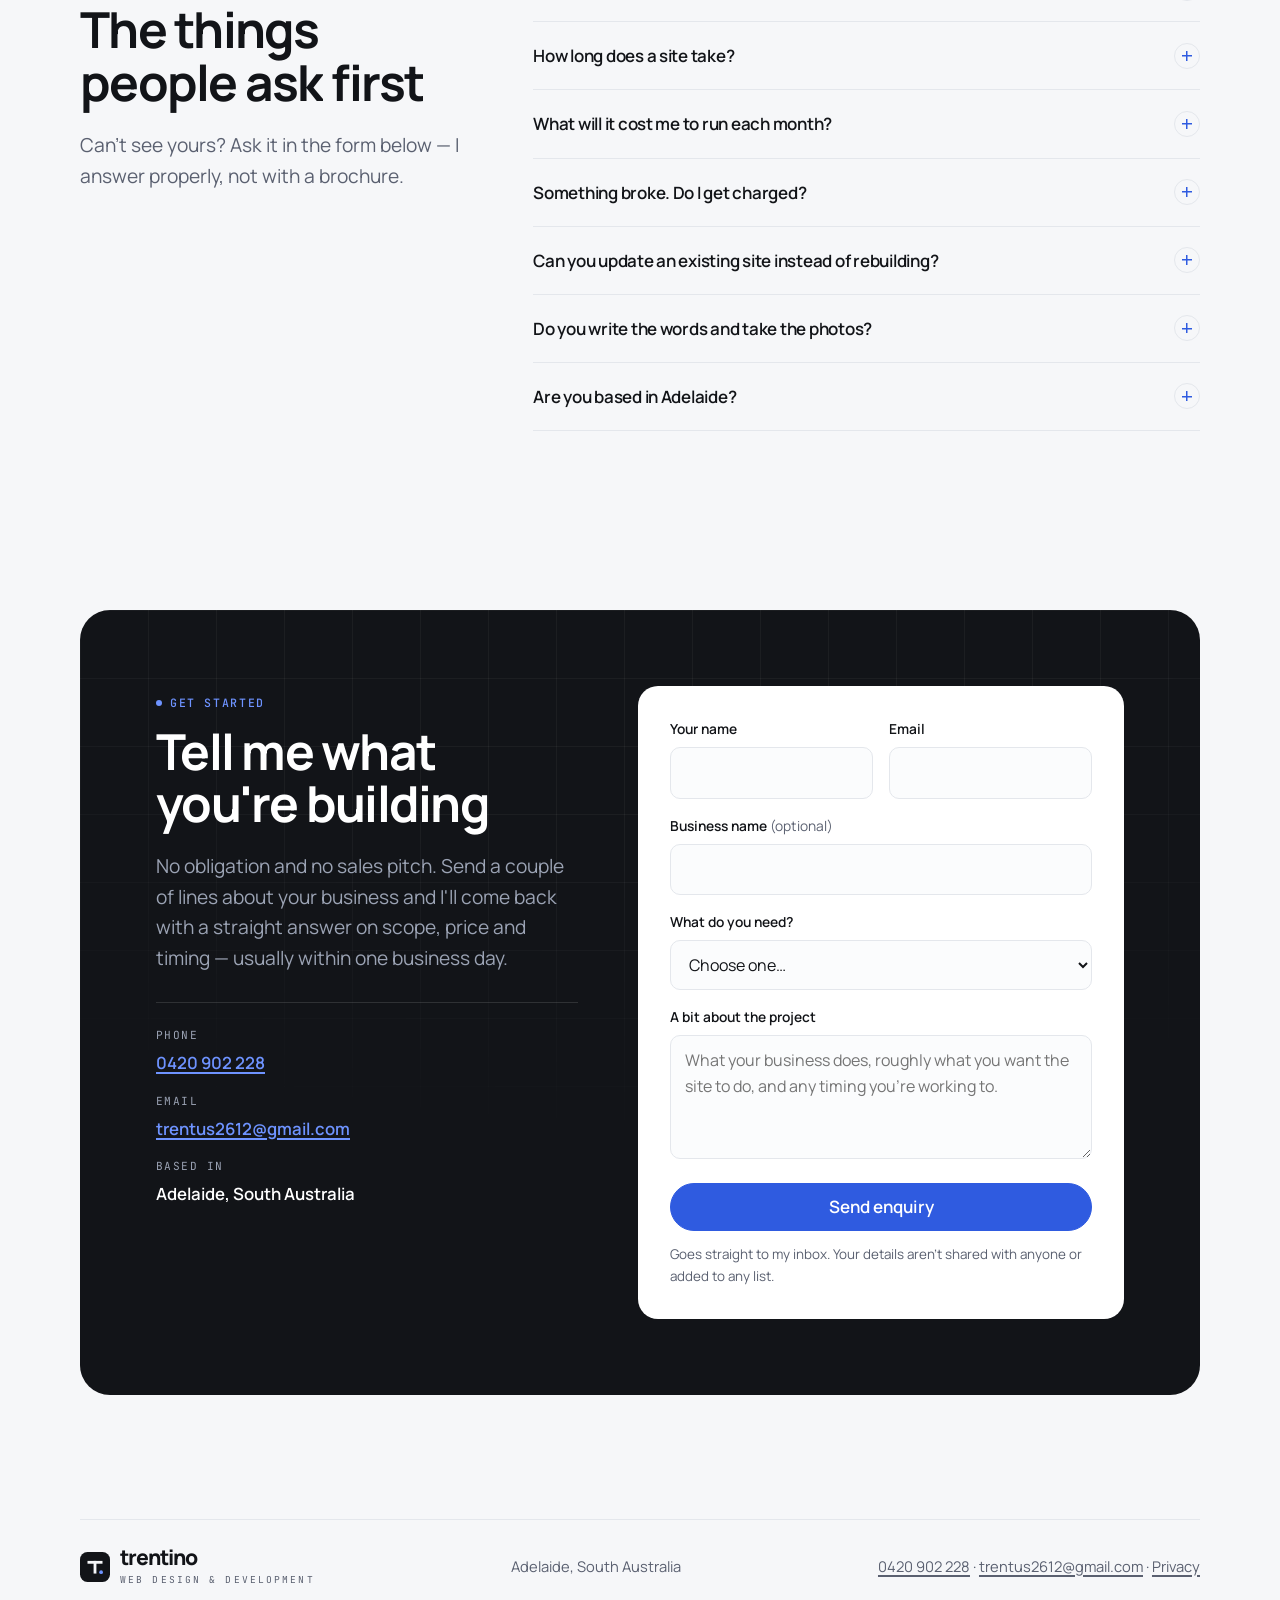
==== commit 92fe09b6: "Link the live Performance Covers site from the work card [skip ci] The card already showed performan" ====
--- a/index.html
+++ b/index.html
@@ -24,7 +24,7 @@
 <link rel="preconnect" href="https://fonts.googleapis.com">
 <link rel="preconnect" href="https://fonts.gstatic.com" crossorigin>
 <link rel="stylesheet" href="https://fonts.googleapis.com/css2?family=JetBrains+Mono:wght@400;500&family=Manrope:wght@400;500;700;800&display=swap">
-<link rel="stylesheet" href="/assets/css/styles.css?v=3">
+<link rel="stylesheet" href="/assets/css/styles.css?v=4">
 
 <script type="application/ld+json">
 {
@@ -382,7 +382,10 @@
             </div>
             <h3>Performance Covers Australia</h3>
             <p>Custom-fit car covers, configured online. Buyers pick model, colour and logo; orders land in an admin panel the owner runs, with Stripe handling payment.</p>
-            <a class="work-link" href="/work/performance-covers.html">Read the case study</a>
+            <div class="work-links">
+              <a class="work-link" href="https://performancecoversaustralia.netlify.app" target="_blank" rel="noopener">Visit site</a>
+              <a class="work-link" href="/work/performance-covers.html">Read the case study</a>
+            </div>
           </div>
         </article>
 
--- a/assets/css/styles.css
+++ b/assets/css/styles.css
@@ -620,6 +620,9 @@
   border-radius: 7px;
 }
 
+/* Two links on one card (live site + case study) sit on a row, not stacked. */
+.work-links { display: flex; flex-wrap: wrap; gap: 6px 22px; }
+
 .work-link { font-weight: 600; font-size: 0.94rem; text-decoration: none; align-self: flex-start; }
 .work-link:hover { text-decoration: underline; }
 .work-link::after { content: " \2197"; }
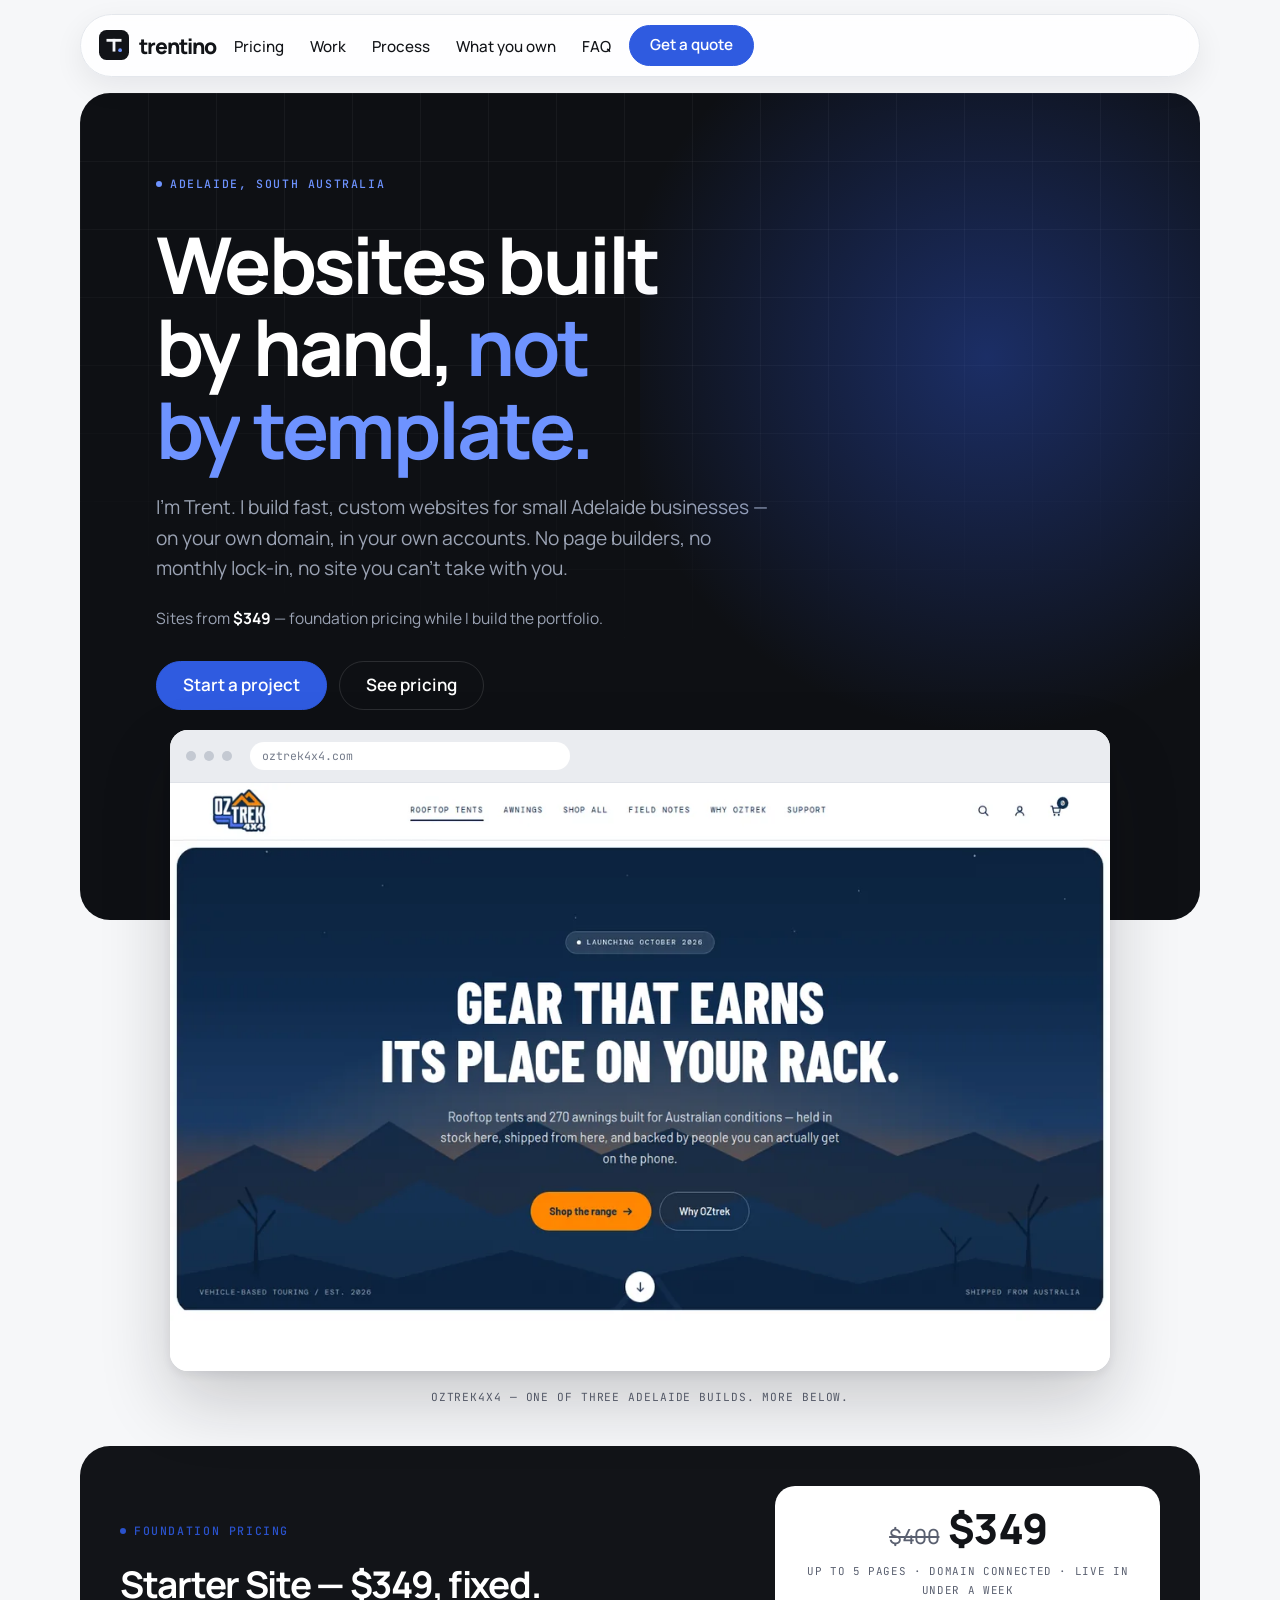
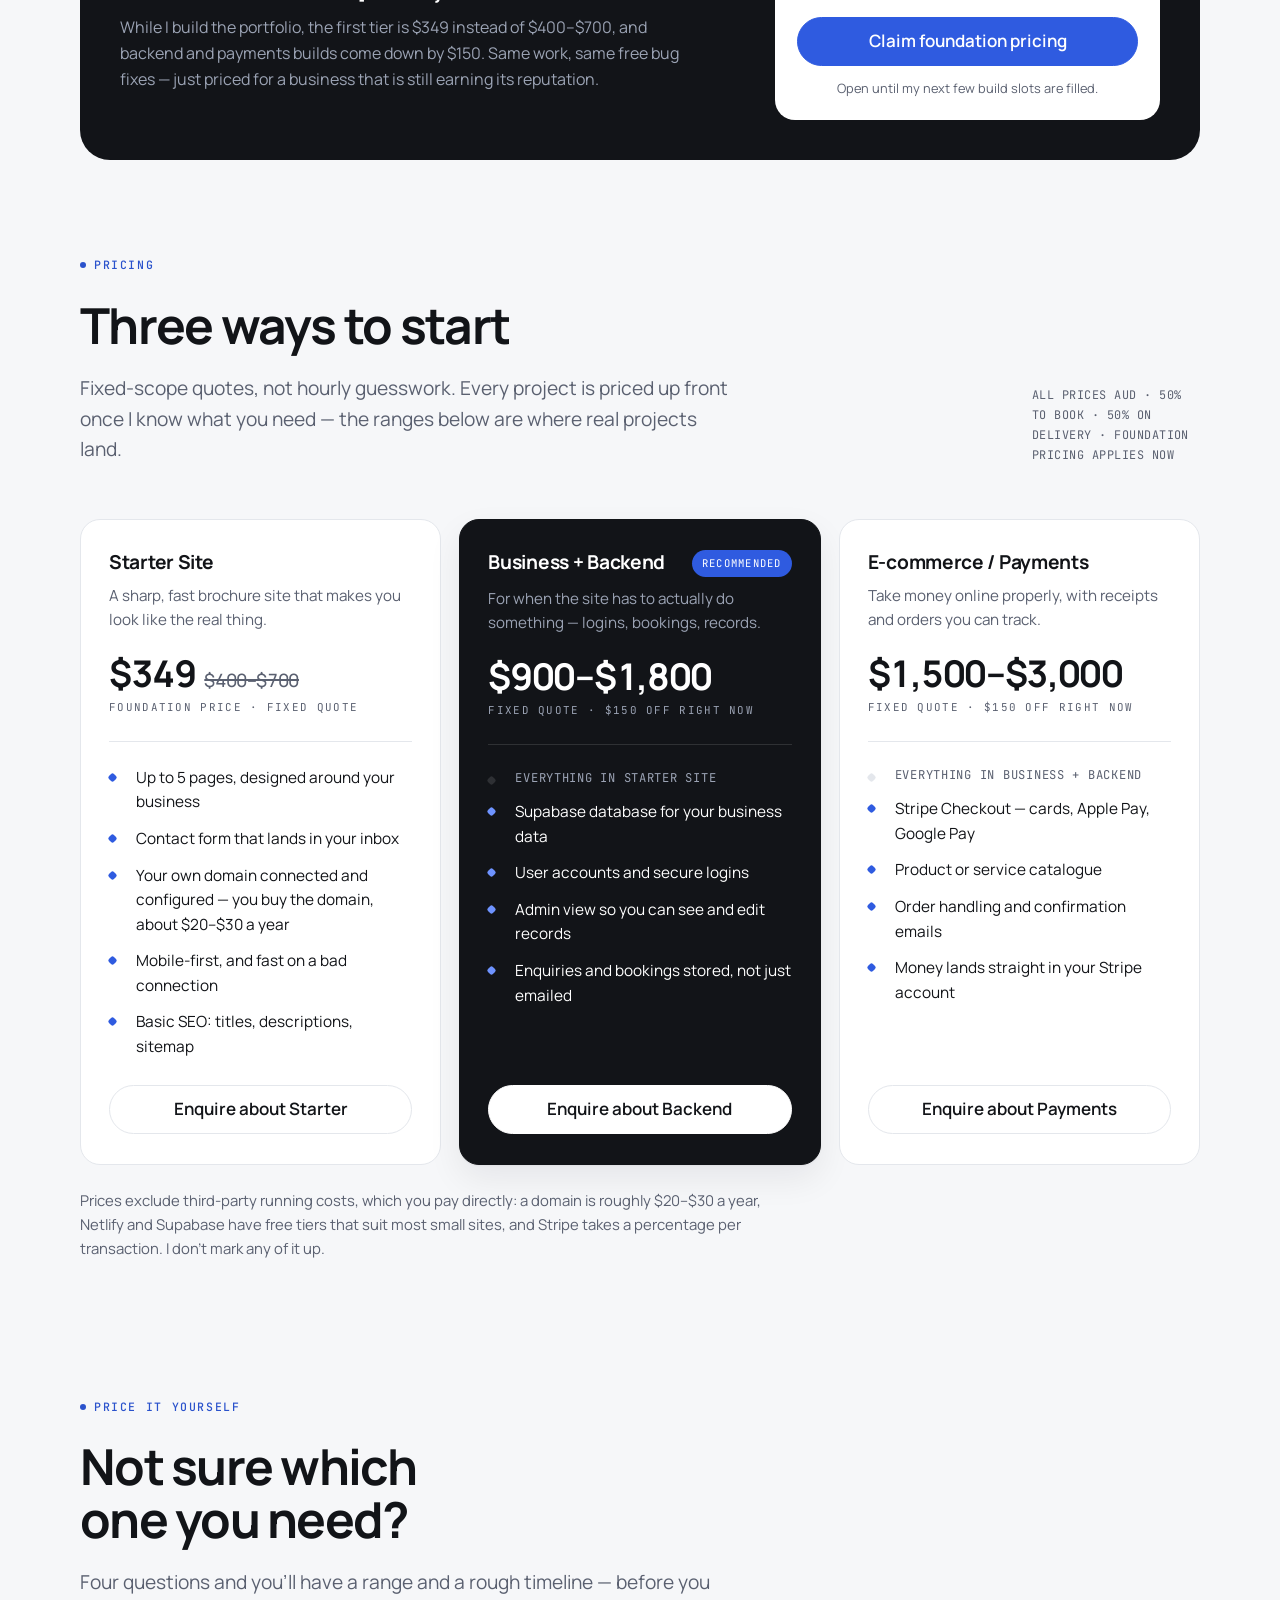
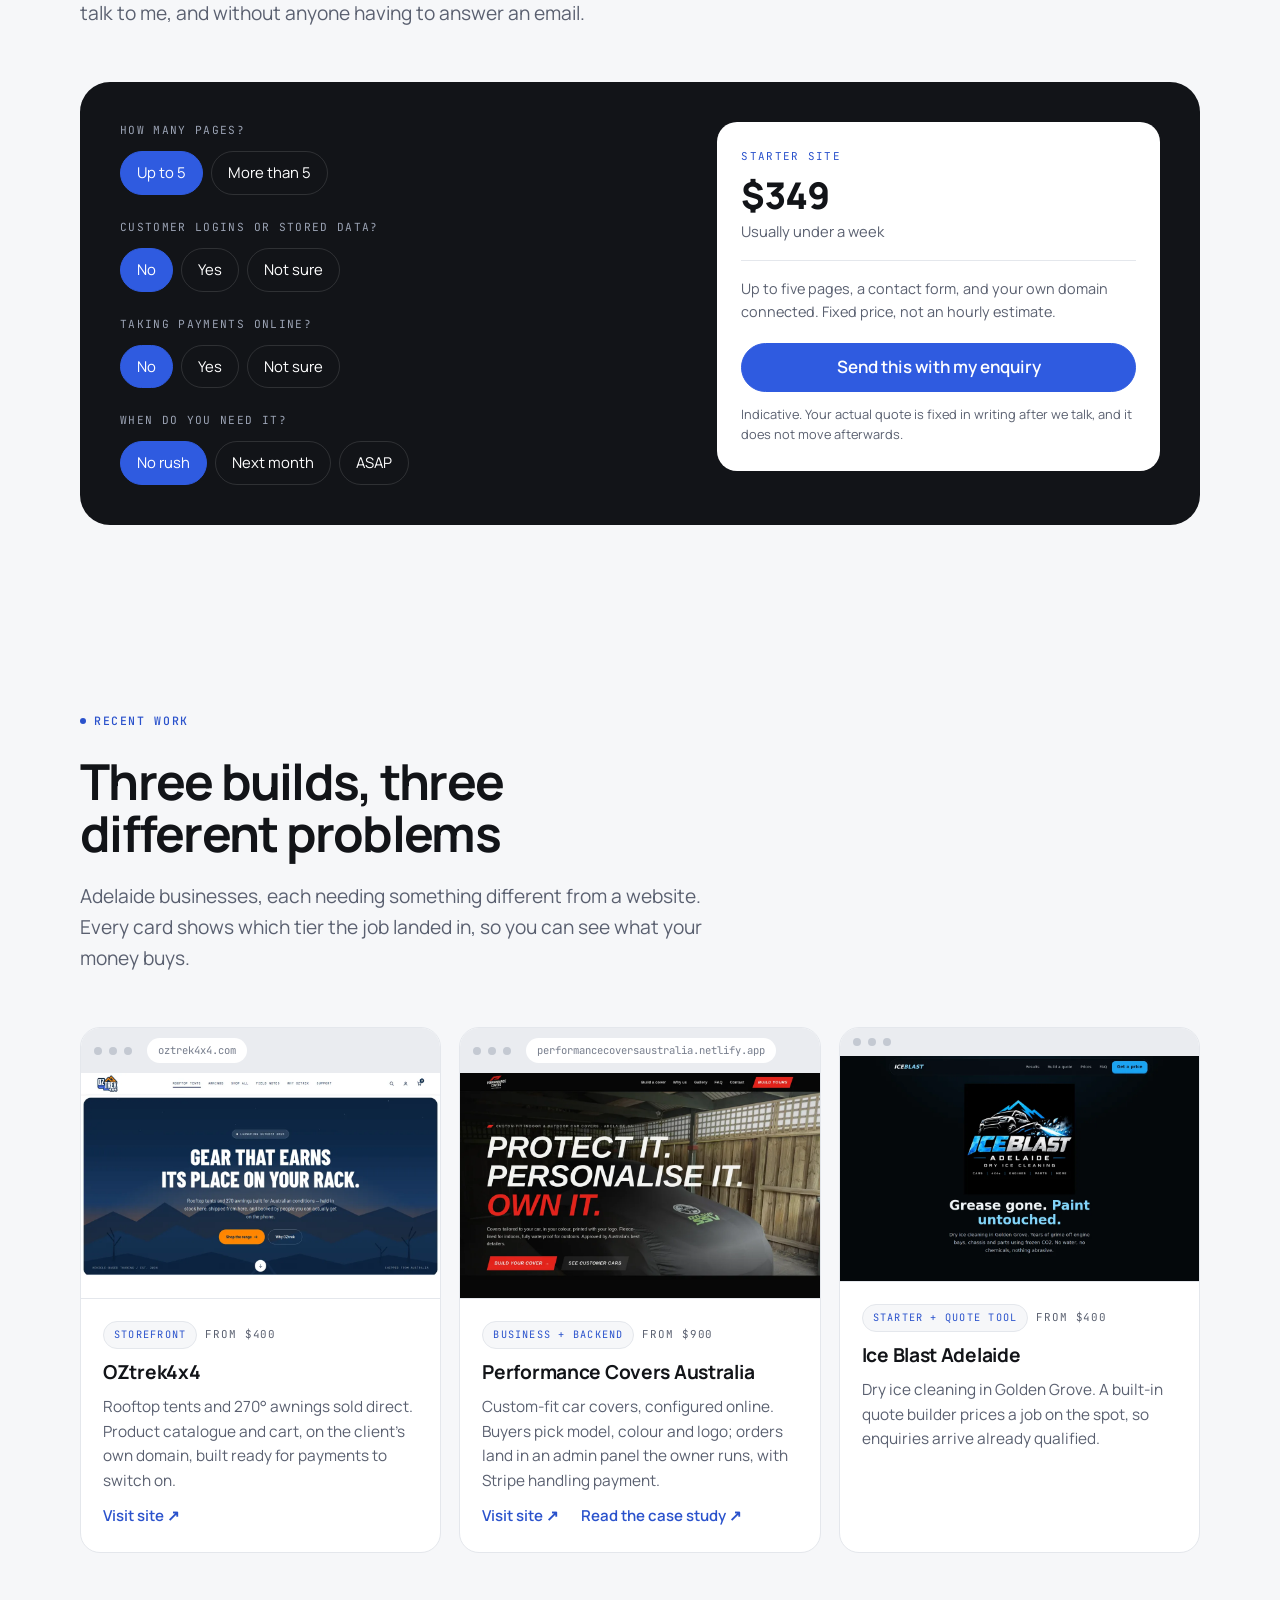
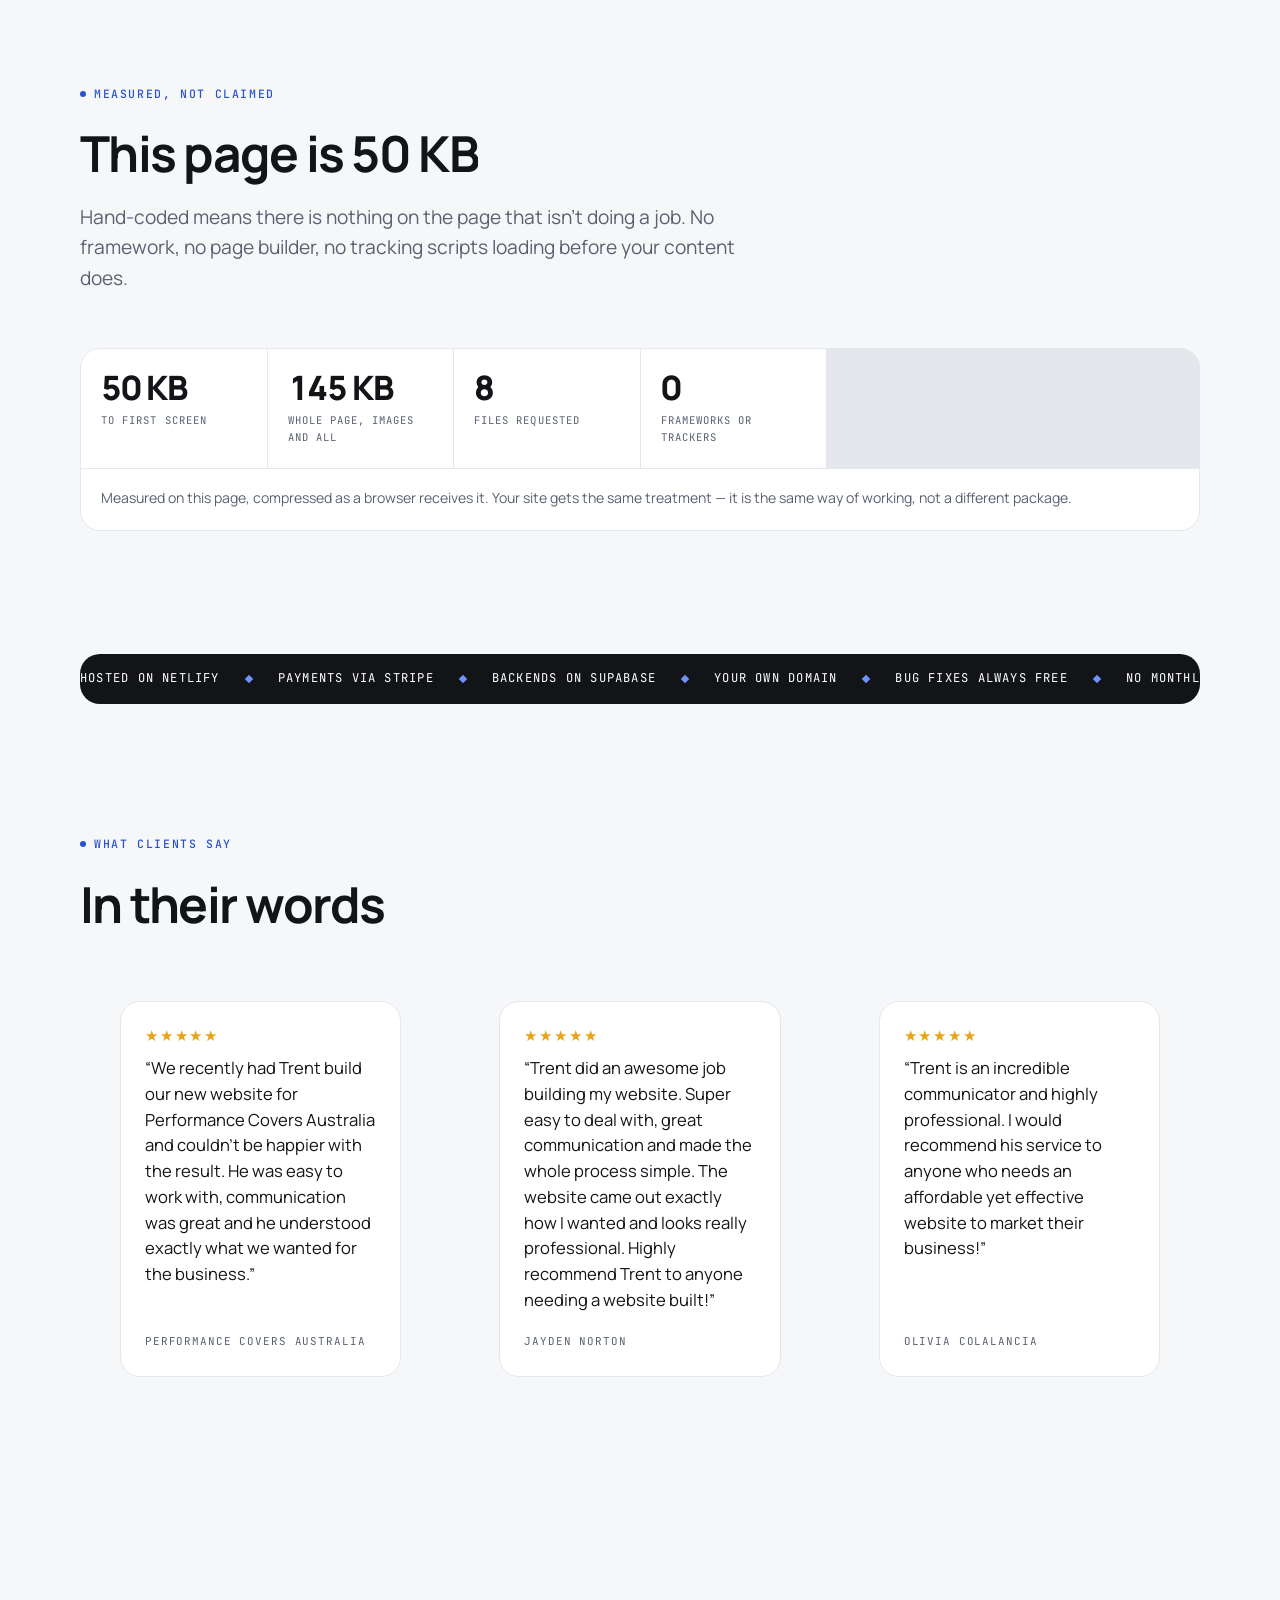
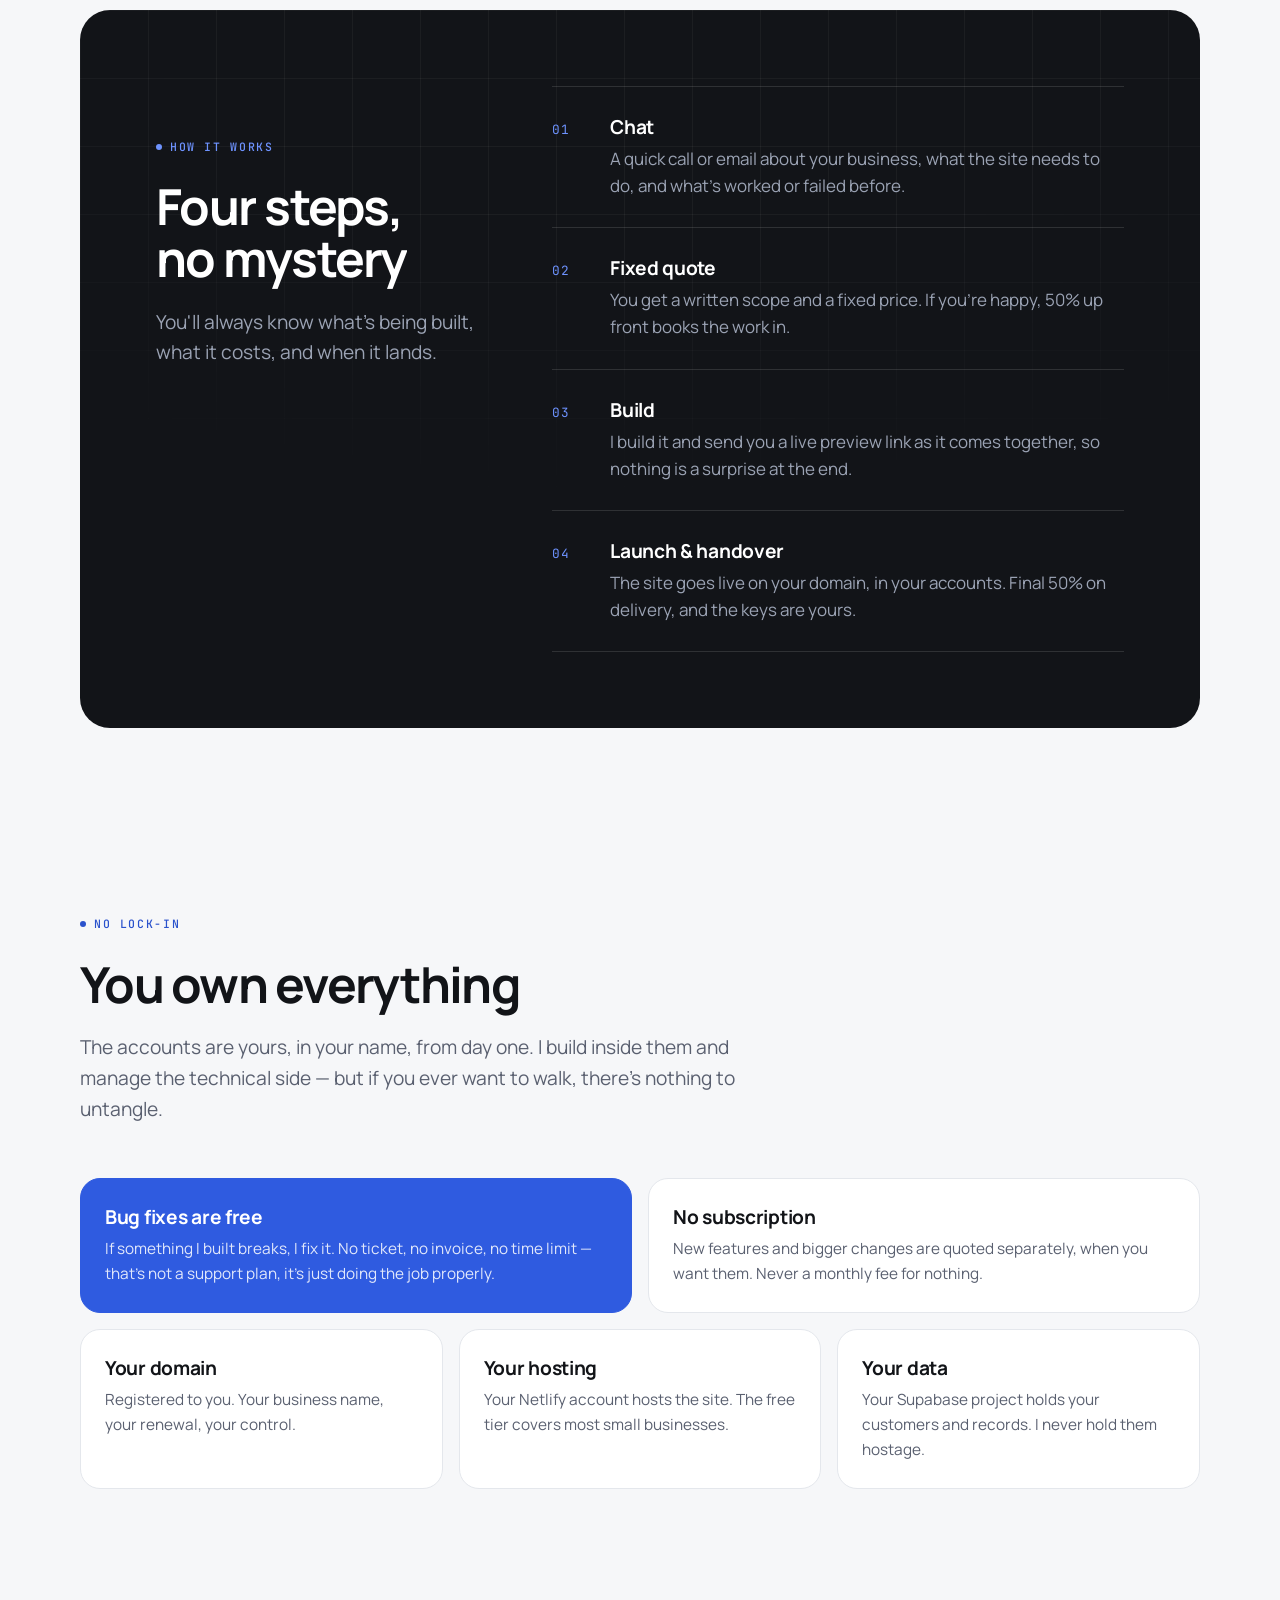
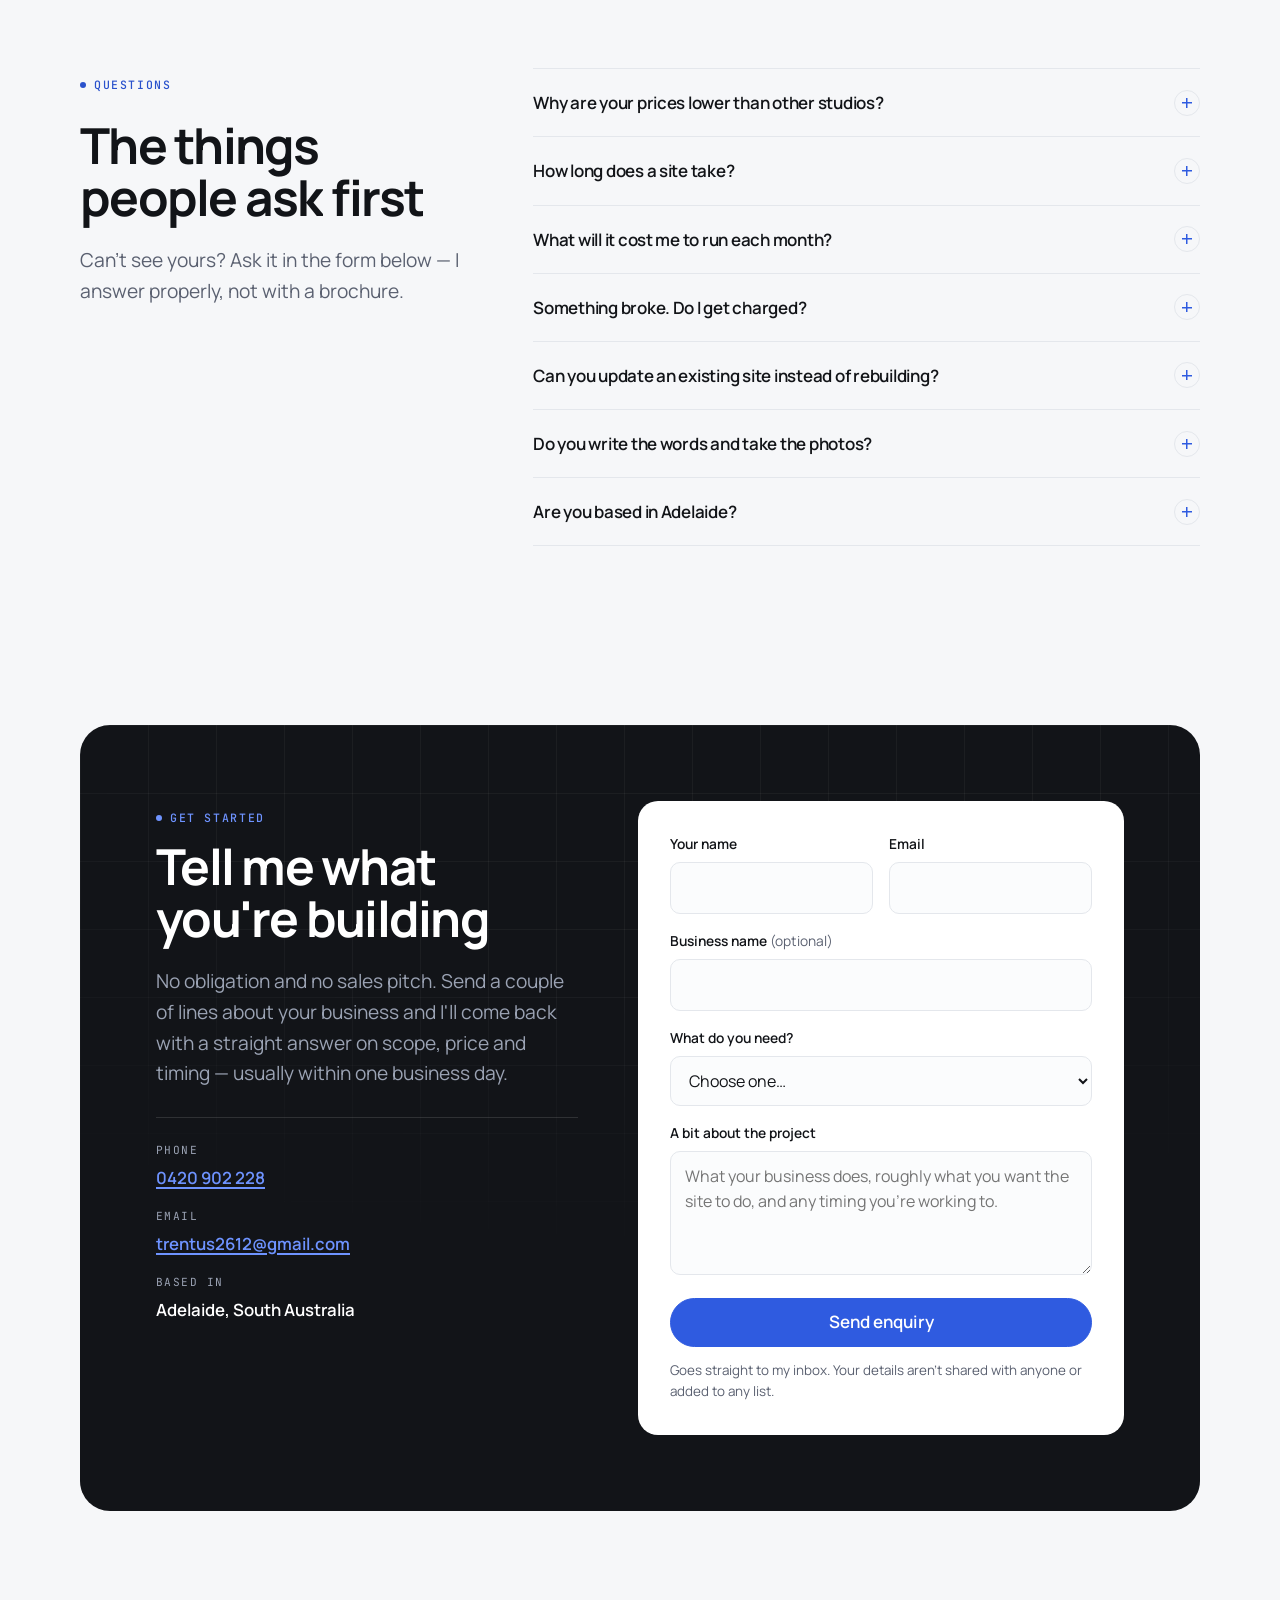
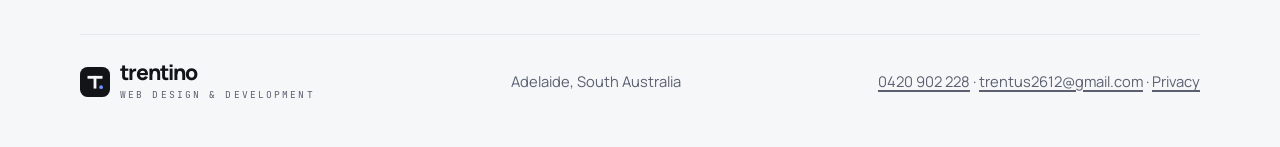
==== commit 0d5eed3a: "Replace testimonials with the real Google reviews [skip ci] Three five-star reviews, quoted verbatim" ====
--- a/index.html
+++ b/index.html
@@ -5,17 +5,17 @@
 <meta name="viewport" content="width=device-width, initial-scale=1">
 <title>Trentino — Custom Websites for Adelaide Businesses</title>
 <meta name="description" content="Trentino builds fast, hand-coded websites for Adelaide businesses — on your own domain, your own accounts. Starter sites from $349, Supabase backends, Stripe payments. Bug fixes always free.">
-<link rel="canonical" href="https://trentino-adelaide.netlify.app/">
+<link rel="canonical" href="https://trentinowebdesign.com/">
 
 <meta property="og:type" content="website">
 <meta property="og:title" content="Trentino — Custom Websites for Adelaide Businesses">
 <meta property="og:description" content="Fast, hand-coded websites on your own domain and your own accounts. Starter sites from $349. Bug fixes always free.">
-<meta property="og:url" content="https://trentino-adelaide.netlify.app/">
-<meta property="og:image" content="https://trentino-adelaide.netlify.app/assets/img/og-image.png">
+<meta property="og:url" content="https://trentinowebdesign.com/">
+<meta property="og:image" content="https://trentinowebdesign.com/assets/img/og-image.png">
 <meta property="og:image:width" content="1200">
 <meta property="og:image:height" content="630">
 <meta property="og:image:alt" content="Trentino — websites built by hand, not by template. Adelaide, SA.">
-<meta name="twitter:image" content="https://trentino-adelaide.netlify.app/assets/img/og-image.png">
+<meta name="twitter:image" content="https://trentinowebdesign.com/assets/img/og-image.png">
 <meta name="twitter:card" content="summary_large_image">
 <meta name="theme-color" content="#0e1014">
 
@@ -24,7 +24,7 @@
 <link rel="preconnect" href="https://fonts.googleapis.com">
 <link rel="preconnect" href="https://fonts.gstatic.com" crossorigin>
 <link rel="stylesheet" href="https://fonts.googleapis.com/css2?family=JetBrains+Mono:wght@400;500&family=Manrope:wght@400;500;700;800&display=swap">
-<link rel="stylesheet" href="/assets/css/styles.css?v=4">
+<link rel="stylesheet" href="/assets/css/styles.css?v=5">
 
 <script type="application/ld+json">
 {
@@ -32,7 +32,7 @@
   "@type": "ProfessionalService",
   "name": "Trentino",
   "description": "Custom website design and development for small businesses in Adelaide, South Australia.",
-  "url": "https://trentino-adelaide.netlify.app/",
+  "url": "https://trentinowebdesign.com/",
   "email": "trentus2612@gmail.com",
   "telephone": "+61420902228",
   "founder": { "@type": "Person", "name": "Trent Harrison" },
@@ -466,24 +466,37 @@
         <p class="label">What clients say</p>
         <h2 data-split>In their words</h2>
       </div>
+      <!-- Verbatim Google reviews. Do not reword them: the Read on Google link
+           below lets anyone check, and an edited quote is worse than none. -->
       <div class="quotes" data-stagger>
         <figure class="quote">
-          <blockquote>&ldquo;Customers build their own cover on the site now — car, colour, logo — and the
-          order comes through with the artwork already attached. I am not spending half my week
-          answering &lsquo;how much?&rsquo; any more.&rdquo;</blockquote>
+          <p class="stars" role="img" aria-label="Rated 5 out of 5"><span aria-hidden="true">&#9733;&#9733;&#9733;&#9733;&#9733;</span></p>
+          <blockquote>&ldquo;We recently had Trent build our new website for Performance Covers
+          Australia and couldn&rsquo;t be happier with the result. He was easy to work with,
+          communication was great and he understood exactly what we wanted for the
+          business.&rdquo;</blockquote>
           <figcaption>Performance Covers Australia</figcaption>
         </figure>
         <figure class="quote">
-          <blockquote>&ldquo;People get a price before they ring me. The ones who do call have already
-          made up their mind, and that has changed how I spend my day.&rdquo;</blockquote>
-          <figcaption>Ice Blast Adelaide</figcaption>
+          <p class="stars" role="img" aria-label="Rated 5 out of 5"><span aria-hidden="true">&#9733;&#9733;&#9733;&#9733;&#9733;</span></p>
+          <blockquote>&ldquo;Trent did an awesome job building my website. Super easy to deal with,
+          great communication and made the whole process simple. The website came out exactly how
+          I wanted and looks really professional. Highly recommend Trent to anyone needing a
+          website built!&rdquo;</blockquote>
+          <figcaption>Jayden Norton</figcaption>
         </figure>
         <figure class="quote">
-          <blockquote>&ldquo;Trent had the whole storefront built before we had even landed stock —
-          product pages, cart, our own domain, ready to switch payments on.&rdquo;</blockquote>
-          <figcaption>OZtrek4x4</figcaption>
+          <p class="stars" role="img" aria-label="Rated 5 out of 5"><span aria-hidden="true">&#9733;&#9733;&#9733;&#9733;&#9733;</span></p>
+          <blockquote>&ldquo;Trent is an incredible communicator and highly professional. I would
+          recommend his service to anyone who needs an affordable yet effective website to market
+          their business!&rdquo;</blockquote>
+          <figcaption>Olivia Colalancia</figcaption>
         </figure>
       </div>
+      <p class="quotes-source" data-reveal>
+        Every quote above is a review left on Google.
+        <a href="https://g.page/r/Cf-lcQOAGXk0EAE" target="_blank" rel="noopener">Read them on Google</a>
+      </p>
     </div>
   </section>
 
--- a/assets/css/styles.css
+++ b/assets/css/styles.css
@@ -808,10 +808,23 @@
   border: 1px solid var(--line);
   border-radius: var(--r-card);
 }
+/* Stars are decorative characters, not an icon font: the rating is carried by
+   the role="img" aria-label, so screen readers hear it once, not five times. */
+.stars { margin: 0 0 12px; font-size: 0.95rem; letter-spacing: 0.12em; color: #e8a317; line-height: 1; }
+
 .quote blockquote { margin: 0 0 16px; font-size: 1.04rem; line-height: 1.55; color: var(--ink); }
 .quote figcaption {
   margin-top: auto;
   padding-top: 4px; font-family: var(--mono); font-size: 0.68rem; letter-spacing: 0.08em; text-transform: uppercase; color: var(--ink-muted); }
+
+.quotes-source {
+  margin: 18px 0 0;
+  font-family: var(--mono);
+  font-size: 0.72rem;
+  letter-spacing: 0.06em;
+  color: var(--ink-muted);
+}
+.quotes-source a { color: var(--signal-ink); font-weight: 600; }
 
 /* --------------------------------------------------------------------------
    Process — a real sequence, so it is numbered and tracked
